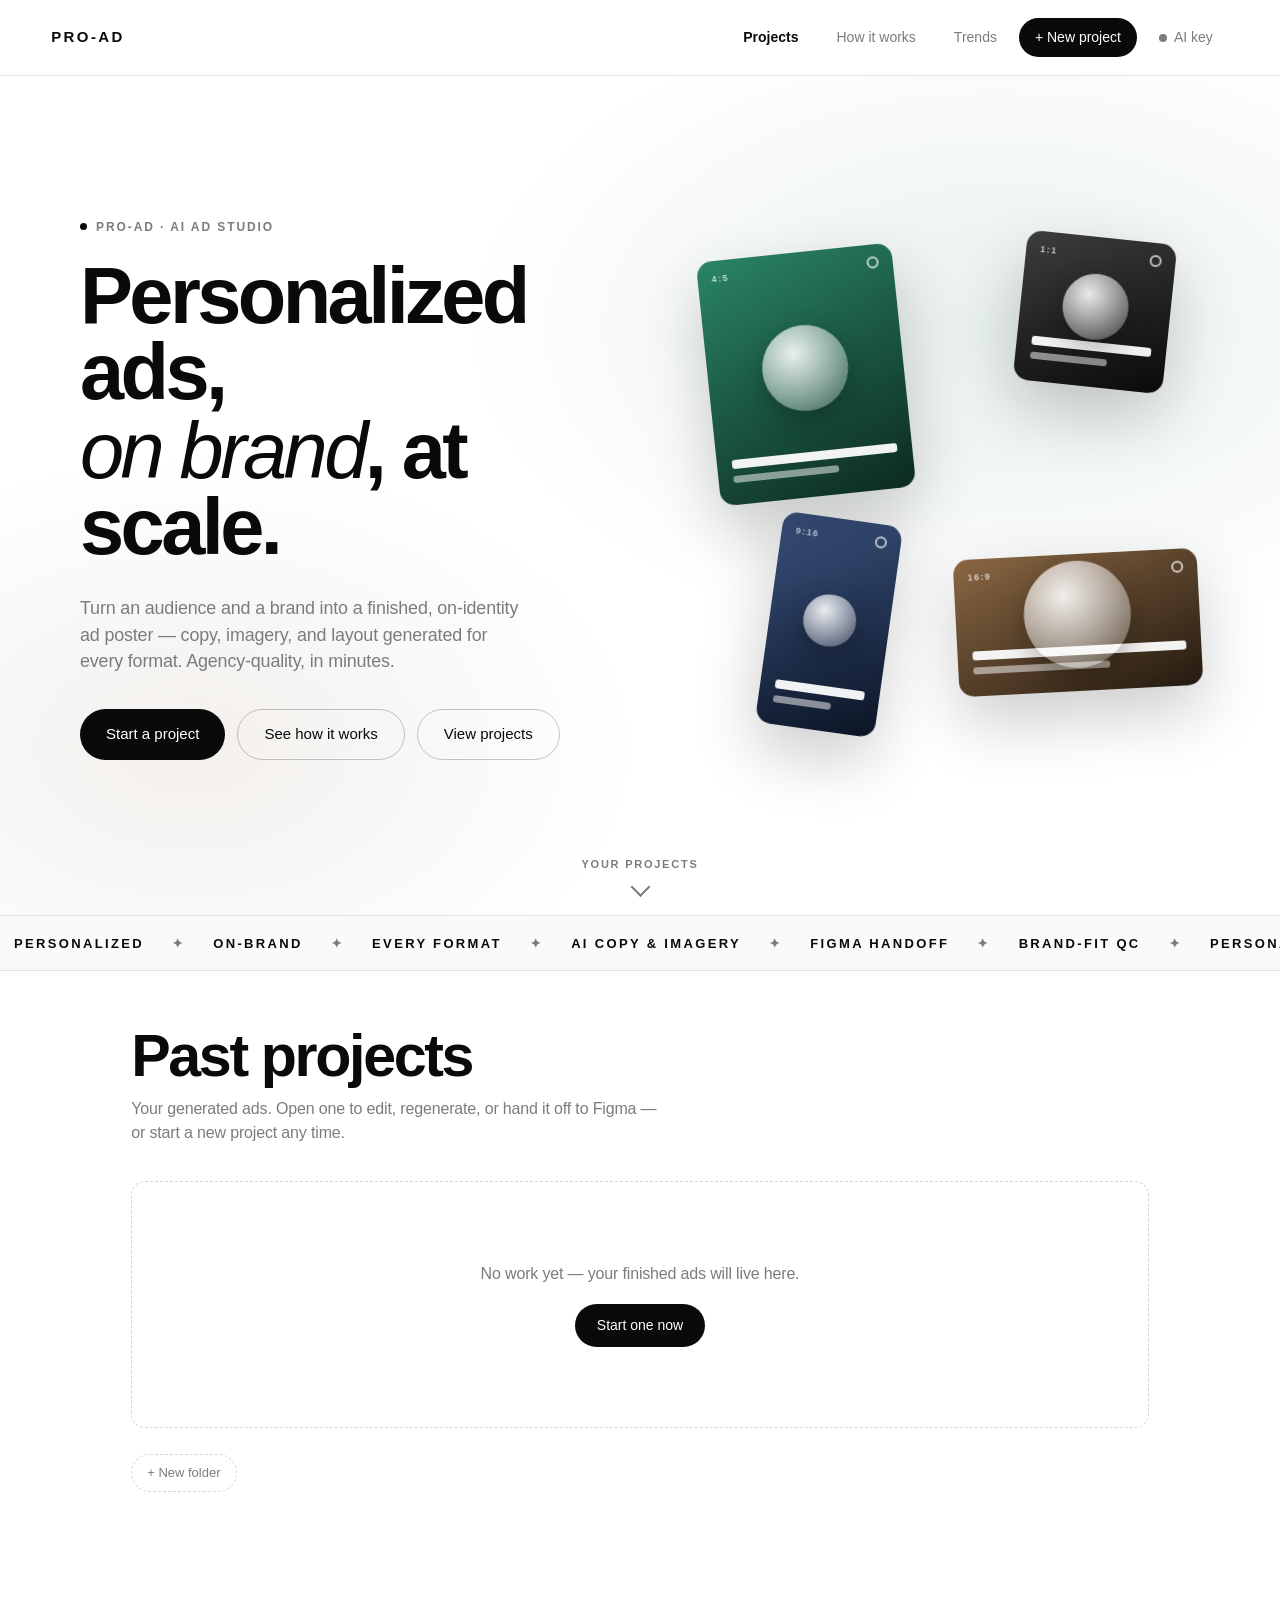
==== ad-studio.html @ 69ab40de "Refocus the trend searcher on media trends, keywords and hashtags The searcher fed general and tech " ====
<!doctype html>
<html lang="en">
  <head>
    <meta charset="utf-8" />
    <meta name="viewport" content="width=device-width, initial-scale=1" />
    <title>PRO-AD — Ad Studio</title>
    <style>
      :root {
        --ink: #0a0a0a;
        --muted: #7c7c7c;
        --line: rgba(0, 0, 0, 0.1);
        --bg: #ffffff;
        --card: #fff;
        --radius: 14px;
        --sans:
          -apple-system, "SF Pro Display", BlinkMacSystemFont, "Helvetica Neue", "Segoe UI", Inter, Arial, sans-serif;
      }
      * {
        box-sizing: border-box;
      }
      body {
        margin: 0;
        background: var(--bg);
        color: var(--ink);
        line-height: 1.5;
        letter-spacing: -0.01em;
        font-family: var(--sans);
        -webkit-font-smoothing: antialiased;
      }
      header {
        position: sticky;
        top: 0;
        z-index: 20;
        display: flex;
        justify-content: space-between;
        align-items: center;
        padding: 18px 4%;
        background: rgba(255, 255, 255, 0.9);
        backdrop-filter: blur(10px);
        border-bottom: 1px solid var(--line);
      }
      .brand {
        font-weight: 600;
        font-size: 15px;
        letter-spacing: 0.16em;
        text-transform: uppercase;
        cursor: pointer;
      }
      main {
        max-width: 1120px;
        margin: 0 auto;
        padding: 56px 4% 100px;
      }
      h1 {
        font-weight: 600;
        font-size: clamp(2.4rem, 5.2vw, 3.7rem);
        letter-spacing: -0.04em;
        line-height: 0.98;
        margin: 0 0 12px;
      }
      #editorTitle {
        margin-bottom: 32px;
      }
      h3 {
        font-weight: 600;
        font-size: 12px;
        text-transform: uppercase;
        letter-spacing: 0.06em;
        color: var(--muted);
        margin: 6px 0 -4px;
      }
      .lead {
        color: var(--muted);
        margin: 0 0 36px;
        font-size: 16px;
        max-width: 540px;
      }
      .demo-lead {
        max-width: none;
      }
      .demo-lead-line {
        display: block;
      }
      .demo-lead-first {
        white-space: nowrap;
      }
      @media (max-width: 860px) {
        .demo-lead-first {
          white-space: normal;
        }
      }
      .muted {
        color: var(--muted);
      }
      .tiny {
        font-size: 12px;
      }
      .btn {
        display: inline-block;
        background: var(--ink);
        color: #fff;
        border: none;
        border-radius: 999px;
        padding: 11px 22px;
        font: inherit;
        font-size: 14px;
        font-weight: 500;
        letter-spacing: 0;
        cursor: pointer;
        transition:
          transform 0.2s,
          opacity 0.2s,
          background 0.2s;
      }
      .btn:hover {
        transform: translateY(-2px);
        opacity: 0.9;
      }
      .btn.ghost {
        background: transparent;
        color: var(--ink);
        border: 1px solid rgba(0, 0, 0, 0.22);
      }
      .btn.ghost:hover {
        background: rgba(0, 0, 0, 0.04);
        border-color: #000;
        opacity: 1;
      }
      .back {
        background: none;
        border: none;
        padding: 0;
        color: var(--muted);
        font: inherit;
        font-size: 13px;
        cursor: pointer;
        margin-bottom: 20px;
        letter-spacing: 0;
      }
      .back:hover {
        color: var(--ink);
      }
      .grid {
        display: flex;
        flex-wrap: wrap;
        align-items: flex-start;
        gap: 30px 34px;
        margin-top: 28px;
      }
      .fileitem {
        position: relative;
        width: 148px;
        border: 0;
        background: transparent;
        color: inherit;
        font: inherit;
        text-align: center;
        cursor: pointer;
        padding: 0 0 8px;
        animation: fadeUp 0.45s cubic-bezier(0.22, 1, 0.36, 1) both;
      }
      .fileitem:focus-visible {
        outline: 2px solid var(--ink);
        outline-offset: 8px;
        border-radius: 10px;
      }
      .fileitem.dragging {
        opacity: 0.45;
      }
      .fileitem.drop-target .folder-icon,
      .fileitem.drop-target .thumb {
        outline: 2px solid var(--ink);
        outline-offset: 8px;
      }
      .thumb {
        position: relative;
        width: 132px;
        margin: 0 auto 9px;
        border-radius: 8px;
        overflow: hidden;
        background: #f3f2ef;
        box-shadow: 0 1px 0 rgba(0, 0, 0, 0.08);
        transition:
          transform 0.2s,
          box-shadow 0.2s;
      }
      .fileitem:hover .thumb,
      .fileitem:hover .folder-icon {
        transform: translateY(-2px);
      }
      .thumb img {
        width: 100%;
        height: auto;
        display: block;
        background: #f2f2f2;
      }
      .fileitem-name {
        display: block;
        min-height: 18px;
        color: #242424;
        font-size: 15px;
        font-weight: 500;
        line-height: 1.18;
        letter-spacing: -0.02em;
        overflow-wrap: anywhere;
      }
      .fileitem-name.rename-ready {
        cursor: text;
      }
      .rename-input {
        display: block;
        width: 100%;
        min-height: 28px;
        margin: -3px 0 0;
        padding: 4px 6px;
        border: 1px solid rgba(0, 0, 0, 0.22);
        border-radius: 6px;
        background: #fff;
        color: var(--ink);
        font: inherit;
        font-size: 14px;
        line-height: 1.2;
        text-align: center;
      }
      .rename-input:focus {
        outline: none;
        border-color: #000;
        box-shadow: 0 0 0 3px rgba(0, 0, 0, 0.06);
      }
      .fileitem-sub {
        display: none;
      }
      .folder-icon {
        position: relative;
        width: 128px;
        height: 110px;
        margin: 0 auto 8px;
        background: url("https://raw.githubusercontent.com/andrewcjh27/project-ad/master/assets/folder-icon.png") center /
          contain no-repeat;
        transition: transform 0.2s;
      }
      .folder-icon img {
        position: absolute;
        left: 22px;
        top: 32px;
        width: 84px;
        height: 52px;
        object-fit: cover;
        border-radius: 6px;
        opacity: 0.92;
      }
      .folder-badge {
        position: absolute;
        right: 9px;
        bottom: 12px;
        min-width: 25px;
        height: 20px;
        padding: 2px 7px;
        border-radius: 999px;
        background: rgba(255, 255, 255, 0.92);
        color: #111;
        font-size: 11px;
        font-weight: 700;
        line-height: 16px;
        box-shadow: 0 1px 4px rgba(0, 0, 0, 0.12);
      }
      .card {
        position: relative;
      }
      .card-actions {
        position: absolute;
        left: 6px;
        right: 6px;
        display: flex;
        gap: 6px;
        flex-wrap: wrap;
        justify-content: center;
        opacity: 0;
        transform: translateY(6px);
        transition:
          opacity 0.18s,
          transform 0.18s;
        z-index: 2;
      }
      /* project actions sit at the BOTTOM of the poster preview (clear of the size badge) */
      .thumb .card-actions {
        bottom: 8px;
      }
      /* folder actions sit over the folder icon */
      .folder-item .card-actions {
        top: 8px;
      }
      .fileitem:hover .card-actions,
      .fileitem:focus-within .card-actions {
        opacity: 1;
        transform: translateY(0);
      }
      .card-actions button {
        font: inherit;
        font-size: 10px;
        font-weight: 600;
        padding: 4px 8px;
        border: none;
        border-radius: 999px;
        background: rgba(255, 255, 255, 0.95);
        color: var(--ink);
        cursor: pointer;
        box-shadow: 0 2px 8px rgba(0, 0, 0, 0.22);
      }
      .card-actions button:hover {
        background: var(--ink);
        color: #fff;
      }
      .card-ratio {
        position: absolute;
        left: 8px;
        top: 8px;
        font-size: 10.5px;
        font-weight: 600;
        letter-spacing: 0.08em;
        padding: 4px 9px;
        border-radius: 999px;
        background: rgba(255, 255, 255, 0.92);
        color: var(--ink);
        box-shadow: 0 2px 8px rgba(0, 0, 0, 0.12);
      }
      .folderbar {
        display: flex;
        flex-wrap: wrap;
        gap: 8px;
        align-items: center;
        margin-top: 26px;
      }
      .folderbar .backfolder {
        color: var(--muted);
        font: inherit;
        font-size: 13px;
        border: none;
        background: transparent;
        padding: 0;
        cursor: pointer;
      }
      .folderbar .backfolder:hover {
        color: var(--ink);
      }
      .folderbar .backfolder.drop-target {
        color: var(--ink);
        text-decoration: underline;
        text-underline-offset: 4px;
      }
      .folderchip {
        display: inline-flex;
        align-items: center;
        gap: 7px;
        font: inherit;
        font-size: 13px;
        padding: 8px 15px;
        border: 1px solid rgba(0, 0, 0, 0.16);
        border-radius: 999px;
        background: #fff;
        color: var(--muted);
        cursor: pointer;
        transition:
          background 0.2s,
          color 0.2s,
          border-color 0.2s;
      }
      .folderchip:hover {
        color: var(--ink);
        border-color: #000;
      }
      .folderchip.on {
        background: var(--ink);
        color: #fff;
        border-color: var(--ink);
        font-weight: 500;
      }
      .folderchip b {
        font-weight: 600;
        font-size: 11px;
        opacity: 0.65;
      }
      .folderchip .fdel {
        margin-left: 2px;
        opacity: 0.6;
        font-size: 14px;
        line-height: 1;
      }
      .folderchip .fdel:hover {
        opacity: 1;
      }
      .folderchip.new {
        border-style: dashed;
      }
      .folder-dropzone {
        display: flex;
        flex-direction: column;
        align-items: center;
        justify-content: flex-start;
        gap: 9px;
        width: 148px;
        min-height: 118px;
        border: 0;
        border-radius: 0;
        color: var(--muted);
        background: transparent;
        font: inherit;
        font-size: 15px;
        font-weight: 500;
        line-height: 1.18;
        letter-spacing: -0.02em;
        cursor: pointer;
        padding: 0 0 8px;
      }
      .folder-dropzone.dragover {
        color: var(--ink);
        background: transparent;
      }
      .add-icon {
        display: grid;
        place-items: center;
        width: 74px;
        height: 74px;
        margin-top: 16px;
        color: var(--muted);
        font-size: 54px;
        font-weight: 700;
        line-height: 1;
        transition:
          transform 0.2s,
          color 0.2s;
      }
      .folder-dropzone:hover .add-icon,
      .folder-dropzone.dragover .add-icon {
        transform: translateY(-2px);
        color: var(--ink);
      }
      .empty {
        text-align: center;
        padding: 80px 20px;
        border: 1px dashed rgba(0, 0, 0, 0.16);
        border-radius: var(--radius);
        margin-top: 30px;
      }
      .empty p {
        color: var(--muted);
        margin: 0 0 18px;
      }
      /* wizard */
      .steps {
        display: flex;
        gap: 10px;
        margin: 0 0 26px;
        flex-wrap: wrap;
      }
      .step {
        font-size: 13px;
        color: var(--muted);
        padding: 8px 16px;
        border: 1px solid rgba(0, 0, 0, 0.16);
        border-radius: 999px;
        background: #fff;
        cursor: pointer;
        transition: 0.2s;
      }
      .step.active {
        color: #fff;
        background: var(--ink);
        border-color: var(--ink);
        font-weight: 500;
      }
      .step em {
        font-style: normal;
        opacity: 0.55;
        margin-left: 5px;
      }
      .editor {
        display: grid;
        grid-template-columns: 1fr 400px;
        gap: 48px;
        align-items: stretch;
        margin-top: 14px;
      }
      .form {
        display: flex;
        flex-direction: column;
        gap: 18px;
      }
      .page {
        display: flex;
        flex-direction: column;
        gap: 18px;
      }
      .form label {
        display: flex;
        flex-direction: column;
        gap: 7px;
        font-size: 12px;
        font-weight: 600;
        color: #555;
        letter-spacing: 0.03em;
        text-transform: uppercase;
      }
      .form input,
      .form textarea {
        font: inherit;
        font-size: 15px;
        font-weight: 400;
        letter-spacing: -0.01em;
        text-transform: none;
        padding: 12px 14px;
        border: 1px solid var(--line);
        border-radius: 10px;
        background: #fff;
        color: var(--ink);
      }
      .form input:focus,
      .form textarea:focus {
        outline: none;
        border-color: #000;
      }
      .form input[type="color"] {
        padding: 4px;
        height: 46px;
        cursor: pointer;
      }
      .form input[type="file"] {
        font-size: 13px;
        padding: 10px;
        background: #fafafa;
        font-weight: 400;
        text-transform: none;
        letter-spacing: 0;
      }
      .form textarea {
        resize: vertical;
      }
      .form label .muted {
        text-transform: none;
        font-weight: 400;
        letter-spacing: 0;
      }
      .row {
        display: flex;
        gap: 18px;
      }
      .row label {
        flex: 1;
      }
      .wizard-nav {
        display: flex;
        justify-content: space-between;
        align-items: center;
        gap: 8px;
        margin-top: 10px;
      }
      .refthumbs {
        display: flex;
        gap: 8px;
        flex-wrap: wrap;
        margin-top: 2px;
      }
      .refthumb {
        position: relative;
      }
      .refthumb img {
        height: 74px;
        border-radius: 8px;
        border: 1px solid var(--line);
        display: block;
      }
      .refthumb button {
        position: absolute;
        top: -6px;
        right: -6px;
        width: 20px;
        height: 20px;
        border-radius: 50%;
        border: none;
        background: var(--ink);
        color: #fff;
        cursor: pointer;
        font-size: 12px;
        line-height: 1;
      }
      .header-right {
        display: flex;
        align-items: center;
        gap: 10px;
        flex-wrap: wrap;
        justify-content: flex-end;
      }
      .nav {
        display: flex;
        align-items: center;
        gap: 6px;
      }
      .navlink {
        font: inherit;
        font-size: 14px;
        letter-spacing: 0;
        color: var(--muted);
        background: none;
        border: none;
        cursor: pointer;
        padding: 9px 16px;
        border-radius: 999px;
        transition:
          color 0.2s,
          background 0.2s,
          opacity 0.2s;
      }
      .navlink:hover {
        color: var(--ink);
      }
      .navlink.on {
        color: var(--ink);
        font-weight: 600;
      }
      .navcreate {
        background: var(--ink);
        color: #fff;
        font-weight: 500;
      }
      .navcreate:hover {
        color: #fff;
        opacity: 0.9;
      }
      .navcreate.on {
        color: #fff;
        font-weight: 500;
      }
      .keywrap {
        position: relative;
        display: inline-flex;
      }
      .navkey {
        display: inline-flex;
        align-items: center;
        gap: 7px;
      }
      .keydot {
        width: 8px;
        height: 8px;
        border-radius: 50%;
        background: var(--muted);
        flex: 0 0 auto;
        transition: background 0.2s;
      }
      .keydot.on {
        background: #22a06b;
      }
      .keypanel {
        position: absolute;
        top: calc(100% + 10px);
        right: 0;
        z-index: 40;
        width: 320px;
        max-width: 82vw;
        padding: 16px;
        text-align: left;
        background: var(--card);
        border: 1px solid var(--line);
        border-radius: var(--radius);
        box-shadow: 0 14px 44px rgba(0, 0, 0, 0.16);
      }
      .keypanel.hidden {
        display: none;
      }
      .keypanel h4 {
        margin: 0 0 5px;
        font-size: 14px;
      }
      .keypanel p {
        margin: 0 0 11px;
        font-size: 12.5px;
        line-height: 1.45;
        color: var(--muted);
      }
      .keypanel a {
        color: var(--ink);
        white-space: nowrap;
      }
      .keyfield {
        display: block;
        margin-top: 11px;
      }
      .keyfield > span {
        display: block;
        margin-bottom: 4px;
        font-size: 11.5px;
        font-weight: 600;
        color: var(--ink);
      }
      .keyfield > span em {
        font-style: normal;
        font-weight: 400;
        color: var(--muted);
      }
      .keypanel input {
        width: 100%;
        padding: 9px 11px;
        font: inherit;
        font-size: 13px;
        border: 1px solid var(--line);
        border-radius: 10px;
      }
      .keyrow {
        display: flex;
        gap: 8px;
        margin-top: 10px;
      }
      .keypanel button {
        font: inherit;
        font-size: 13px;
        padding: 8px 15px;
        border-radius: 999px;
        border: 1px solid var(--line);
        background: none;
        cursor: pointer;
      }
      .keypanel button.primary {
        background: var(--ink);
        color: #fff;
        border-color: var(--ink);
      }
      .keystatus {
        display: flex;
        align-items: flex-start;
        gap: 7px;
        margin-top: 10px;
        font-size: 12.5px;
        line-height: 1.4;
        color: var(--muted);
      }
      .keystatus .keydot {
        margin-top: 4px;
      }
      .keystatus + .keystatus {
        margin-top: 6px;
      }
      .preview {
        position: sticky;
        top: 100px;
        display: flex;
        flex-direction: column;
      }
      /* canvas fits INSIDE a constant-size frame (letterboxed) so the container never
     changes size when a different ad format is chosen */
      .preview canvas {
        position: absolute;
        top: 50%;
        left: 50%;
        transform: translate(-50%, -50%);
        max-width: 100%;
        max-height: 100%;
        width: auto;
        height: auto;
        border: 1px solid transparent;
        border-radius: var(--radius);
        display: block;
        background: #fff;
      }
      .canvas-wrap.framed canvas {
        border-color: var(--line);
      }
      .canvas-wrap {
        position: relative;
        width: 100%;
        flex: 1;
        min-height: 0;
        display: flex;
        align-items: center;
        justify-content: center;
      }
      .placeholder {
        position: absolute;
        inset: 0;
        display: flex;
        align-items: center;
        justify-content: center;
        text-align: center;
        padding: 28px;
        color: var(--muted);
        font-size: 14px;
        background: transparent;
      }
      .painter {
        display: flex;
        flex-direction: column;
        align-items: center;
        gap: 12px;
      }
      .painter svg {
        width: 192px;
        height: 160px;
        overflow: visible;
      }
      .painter .wood {
        stroke: #c9a36a;
        stroke-width: 5;
        stroke-linecap: round;
      }
      .painter .board {
        fill: #fff;
        stroke: #e5e0d6;
        stroke-width: 2;
      }
      .painter .tray {
        fill: #c9a36a;
      }
      .painter .shadow {
        fill: rgba(20, 17, 16, 0.06);
      }
      .painter .skin {
        fill: #f0c9a3;
      }
      .painter .beret {
        fill: #c0503a;
      }
      .painter .shirt {
        fill: #3f5a86;
      }
      .painter .legs {
        fill: #2f4368;
      }
      .painter .shoe {
        fill: #26303a;
      }
      .painter .pal {
        fill: #ddd0bb;
        stroke: #c3b294;
        stroke-width: 1.5;
      }
      .painter .pd1 {
        fill: #2a8466;
      }
      .painter .pd2 {
        fill: #e0a24a;
      }
      .painter .pd3 {
        fill: #3a6ea5;
      }
      .painter .pd4 {
        fill: #e0654a;
      }
      .painter .armline {
        stroke: #3f5a86;
        stroke-width: 6;
        stroke-linecap: round;
      }
      .painter .brush {
        stroke: #c9a36a;
        stroke-width: 5;
        stroke-linecap: round;
      }
      .painter .brushtip {
        fill: #e0654a;
      }
      .painter .arm {
        transform-box: fill-box;
        transform-origin: right center;
        animation: paint 1.05s ease-in-out infinite alternate;
      }
      .painter .artist {
        animation: bob 2.6s ease-in-out infinite;
      }
      /* the little ad paints itself onto the canvas, in colour, on a loop */
      .painter .art * {
        transform-box: fill-box;
        transform-origin: center;
        opacity: 0;
        animation: appear 4.8s ease-in-out infinite;
      }
      .painter .a-ground {
        fill: #2a8466;
      }
      .painter .a-sun {
        fill: #e0a24a;
        animation-delay: 0.55s;
      }
      .painter .a-stroke {
        fill: none;
        stroke: #3a6ea5;
        stroke-width: 4;
        stroke-linecap: round;
        animation-delay: 1.1s;
      }
      .painter .a-bar {
        fill: #26303a;
        animation-delay: 1.65s;
      }
      .painter .a-dot {
        fill: #e0654a;
        animation-delay: 2.2s;
      }
      .painter-cap {
        font-size: 13px;
        color: var(--muted);
        min-height: 16px;
        letter-spacing: 0;
      }
      .placeholder.busy .arm {
        animation-duration: 0.6s;
      }
      .placeholder.busy .art * {
        animation-duration: 2.8s;
      }
      @keyframes fadeUp {
        from {
          opacity: 0;
          transform: translateY(24px);
        }
        to {
          opacity: 1;
          transform: translateY(0);
        }
      }
      @keyframes paint {
        from {
          transform: rotate(-11deg);
        }
        to {
          transform: rotate(11deg);
        }
      }
      @keyframes appear {
        0% {
          opacity: 0;
          transform: scale(0.5);
        }
        10% {
          opacity: 1;
          transform: scale(1);
        }
        82% {
          opacity: 1;
          transform: scale(1);
        }
        100% {
          opacity: 0;
          transform: scale(1);
        }
      }
      @keyframes bob {
        0%,
        100% {
          transform: translateY(0);
        }
        50% {
          transform: translateY(-3px);
        }
      }
      @media (prefers-reduced-motion: reduce) {
        .painter .arm,
        .painter .artist,
        .painter .art *,
        .card {
          animation: none;
        }
        .painter .art * {
          opacity: 1;
        }
      }
      .actions {
        display: flex;
        gap: 10px;
        margin-top: 16px;
        flex-wrap: wrap;
      }
      .editbar {
        display: flex;
        align-items: center;
        justify-content: space-between;
        gap: 12px;
        flex-wrap: wrap;
        margin-top: 14px;
        padding: 12px 14px;
        border: 1px solid var(--line);
        border-radius: 12px;
        background: #fafafa;
      }
      .editbar-hint {
        font-size: 12.5px;
        color: var(--muted);
      }
      .editbar-btns {
        display: flex;
        gap: 8px;
      }
      /* ── Full-page design editor ─────────────────────────────────────────── */
      .designer {
        position: fixed;
        inset: 0;
        z-index: 60;
        display: flex;
        flex-direction: column;
        background: #fff;
      }
      .designer-top {
        display: flex;
        align-items: center;
        gap: 18px;
        padding: 14px 4%;
        border-bottom: 1px solid var(--line);
        background: rgba(255, 255, 255, 0.96);
      }
      .designer-hint {
        font-size: 12.5px;
        color: var(--muted);
      }
      .designer-actions {
        margin-left: auto;
        display: flex;
        gap: 10px;
      }
      .designer-body {
        flex: 1;
        min-height: 0;
        display: flex;
      }
      .designer-stage {
        flex: 1;
        min-width: 0;
        display: flex;
        align-items: center;
        justify-content: center;
        background: #f1f0ed;
        padding: 28px;
      }
      .designer-stage canvas {
        max-width: 100%;
        max-height: 100%;
        width: auto;
        height: auto;
        background: #fff;
        border-radius: 8px;
        box-shadow: 0 18px 50px rgba(0, 0, 0, 0.16);
        cursor: grab;
        touch-action: none;
      }
      .designer-panel {
        width: 320px;
        flex: none;
        overflow-y: auto;
        padding: 22px 22px 30px;
        border-left: 1px solid var(--line);
        display: flex;
        flex-direction: column;
        gap: 12px;
        background: #fff;
      }
      .designer-panel h3 {
        margin: 10px 0 0;
      }
      .d-label {
        display: flex;
        flex-direction: column;
        gap: 6px;
        font-size: 11.5px;
        font-weight: 600;
        color: #555;
        letter-spacing: 0.04em;
        text-transform: uppercase;
        flex: 1;
      }
      .d-label input,
      .d-label select {
        font: inherit;
        font-size: 14px;
        font-weight: 400;
        letter-spacing: 0;
        text-transform: none;
        padding: 9px 11px;
        border: 1px solid var(--line);
        border-radius: 9px;
        background: #fff;
        color: var(--ink);
      }
      .d-label input:focus,
      .d-label select:focus {
        outline: none;
        border-color: #000;
      }
      .d-label input[type="color"] {
        padding: 3px;
        height: 38px;
        width: 64px;
      }
      .d-row {
        display: flex;
        gap: 10px;
      }
      .d-color {
        flex-direction: row;
        align-items: center;
        gap: 10px;
      }
      @media (max-width: 820px) {
        .designer-body {
          flex-direction: column;
        }
        .designer-panel {
          width: 100%;
          border-left: none;
          border-top: 1px solid var(--line);
        }
        .designer-stage {
          min-height: 44vh;
        }
      }
      #wizActions {
        margin-top: 0;
        justify-content: flex-end;
      }
      .status {
        margin-top: 12px;
        font-size: 12px;
        min-height: 16px;
        letter-spacing: 0;
      }
      .fmtgrid {
        display: grid;
        grid-template-columns: repeat(4, 1fr);
        gap: 12px;
        margin-bottom: 20px;
      }
      .fmtcard {
        border: 1px solid var(--line);
        border-radius: 12px;
        background: #fff;
        cursor: pointer;
        padding: 16px 8px 12px;
        display: flex;
        flex-direction: column;
        align-items: center;
        gap: 9px;
        transition:
          border-color 0.12s,
          box-shadow 0.12s;
      }
      .fmtcard:hover {
        border-color: #000;
      }
      .fmtcard.on {
        border-color: #000;
        box-shadow: 0 0 0 2px var(--ink) inset;
      }
      .fmtcard .swatch {
        background: #eceae6;
        border: 1px solid rgba(0, 0, 0, 0.12);
        border-radius: 3px;
        width: 44px;
        display: flex;
        align-items: flex-end;
        justify-content: center;
      }
      .fmtcard.on .swatch {
        background: var(--ink);
      }
      .fmtcard .flabel {
        font-size: 14px;
        font-weight: 600;
        color: var(--ink);
      }
      .fmtcard .fdim {
        font-size: 11px;
        color: var(--muted);
        letter-spacing: 0.02em;
      }
      .modebar {
        display: flex;
        gap: 8px;
        margin-bottom: 14px;
      }
      .modebtn {
        font: inherit;
        font-size: 13px;
        padding: 8px 14px;
        border: 1px solid rgba(0, 0, 0, 0.16);
        border-radius: 999px;
        background: #fff;
        color: var(--muted);
        cursor: pointer;
      }
      .modebtn.on {
        background: var(--ink);
        color: #fff;
        border-color: var(--ink);
        font-weight: 500;
      }
      .stylebar {
        display: flex;
        flex-wrap: wrap;
        gap: 7px;
        margin-bottom: 18px;
      }
      .stylechip {
        font: inherit;
        font-size: 12.5px;
        padding: 7px 13px;
        border: 1px solid rgba(0, 0, 0, 0.16);
        border-radius: 999px;
        background: #fff;
        color: var(--muted);
        cursor: pointer;
        transition:
          color 0.2s,
          background 0.2s,
          border-color 0.2s;
      }
      .stylechip:hover {
        color: var(--ink);
        border-color: #000;
      }
      .stylechip.on {
        background: var(--ink);
        color: #fff;
        border-color: var(--ink);
        font-weight: 500;
      }
      #audienceManual {
        flex-direction: column;
        gap: 12px;
      }
      #audienceManual:not(.hidden) {
        display: flex;
      }
      #imageryGen {
        flex-direction: column;
        gap: 12px;
      }
      #imageryGen:not(.hidden) {
        display: flex;
      }
      .genrow {
        display: flex;
        align-items: flex-start;
        gap: 9px;
        font-size: 13px;
        line-height: 1.45;
        cursor: pointer;
      }
      .genrow input {
        margin-top: 3px;
        flex: 0 0 auto;
      }
      .imagery-level {
        display: flex;
        flex-direction: column;
        gap: 6px;
      }
      .level-head {
        font-size: 13px;
      }
      .imagery-level input[type="range"] {
        width: 100%;
        accent-color: var(--ink);
        cursor: pointer;
      }
      .level-scale {
        display: flex;
        justify-content: space-between;
        font-size: 11px;
        color: var(--muted);
      }
      .hintrow {
        display: flex;
        flex-wrap: wrap;
        gap: 6px;
        align-items: center;
        margin: 0;
      }
      .hintlead {
        font-size: 12px;
        color: var(--muted);
        margin-right: 2px;
      }
      .hintchip {
        font: inherit;
        font-size: 12px;
        padding: 5px 12px;
        border: 1px dashed rgba(0, 0, 0, 0.24);
        border-radius: 999px;
        background: #fff;
        color: var(--muted);
        cursor: pointer;
        transition:
          color 0.15s,
          border-color 0.15s;
      }
      .hintchip::before {
        content: "+ ";
        opacity: 0.6;
      }
      .hintchip:hover {
        color: var(--ink);
        border-color: #000;
        border-style: solid;
      }
      .fieldcap {
        font-size: 12px;
        font-weight: 600;
        color: #555;
        letter-spacing: 0.03em;
        text-transform: uppercase;
        margin-bottom: -8px;
      }
      .fieldcap .muted {
        text-transform: none;
        font-weight: 400;
        letter-spacing: 0;
      }
      .dropbox {
        display: flex;
        flex-direction: column;
        align-items: center;
        gap: 5px;
        text-align: center;
        padding: 22px 18px;
        border: 1.5px dashed rgba(0, 0, 0, 0.22);
        border-radius: 12px;
        background: #fafafa;
        cursor: pointer;
        transition:
          border-color 0.15s,
          background 0.15s;
      }
      .dropbox:hover,
      .dropbox.dragover {
        border-color: #000;
        border-style: solid;
        background: #f4f4f2;
      }
      .dropbox-cta {
        font-size: 14px;
        font-weight: 600;
        color: var(--ink);
      }
      .dropbox-sub {
        font-size: 12px;
        color: var(--muted);
      }
      .filenote {
        font-size: 12.5px;
        margin: -8px 0 0;
        min-height: 1px;
      }
      .filenote.attached {
        color: var(--ink);
      }
      .customer-demo {
        border: 1px solid var(--line);
        border-radius: 12px;
        background: #fff;
        padding: 14px;
        margin-top: -4px;
      }
      .demo-data {
        margin-top: 46px;
        padding-top: 34px;
        border-top: 1px solid var(--line);
        max-width: none;
      }
      .demo-data h2 {
        font-weight: 600;
        font-size: 1.45rem;
        letter-spacing: -0.03em;
        margin: 0 0 10px;
      }
      .demo-data h3 {
        font-weight: 600;
        font-size: 1rem;
        letter-spacing: -0.02em;
        color: var(--ink);
        text-transform: none;
        margin: 30px 0 6px;
      }
      .demo-data-lead {
        color: var(--muted);
        font-size: 14.5px;
        line-height: 1.55;
        margin: 0 0 16px;
        max-width: 820px;
      }
      .demo-data-actions {
        display: flex;
        align-items: center;
        gap: 12px;
        flex-wrap: wrap;
      }
      .demo-data-actions .btn {
        padding: 11px 17px;
        font-size: 13px;
        text-decoration: none;
      }
      .demo-data code {
        font-family: ui-monospace, SFMono-Regular, Menlo, monospace;
        font-size: 11.5px;
        background: #f4f3f0;
        border: 1px solid var(--line);
        border-radius: 5px;
        padding: 1px 5px;
      }
      .demo-how {
        margin: 8px 0 14px;
        padding-left: 0;
        display: flex;
        flex-direction: column;
        gap: 6px;
        font-size: 14px;
        line-height: 1.52;
        color: var(--muted);
        list-style: none;
      }
      .demo-how strong {
        color: var(--ink);
      }
      .demo-how li {
        position: relative;
        padding: 8px 10px 8px 36px;
        border: 1px solid transparent;
        border-radius: 9px;
        cursor: pointer;
        transition:
          background 0.2s,
          border-color 0.2s,
          color 0.2s;
      }
      .demo-how li::before {
        content: attr(data-step-label);
        position: absolute;
        left: 10px;
        top: 9px;
        width: 18px;
        height: 18px;
        border-radius: 50%;
        display: grid;
        place-items: center;
        background: #efeee9;
        color: var(--muted);
        font-size: 10px;
        font-weight: 600;
      }
      .demo-how li:hover,
      .demo-how li.on {
        background: #fafaf8;
        border-color: var(--line);
        color: #5f5f5b;
      }
      .demo-how li.on::before {
        background: var(--ink);
        color: #fff;
      }
      .demo-how-wrap {
        display: grid;
        grid-template-columns: minmax(0, 1fr) 360px;
        gap: 28px;
        align-items: start;
      }
      .how-viz {
        position: sticky;
        top: 92px;
        min-height: 320px;
        border: 1px solid var(--line);
        border-radius: 12px;
        background:
          linear-gradient(rgba(0, 0, 0, 0.035) 1px, transparent 1px),
          linear-gradient(90deg, rgba(0, 0, 0, 0.035) 1px, transparent 1px),
          #fff;
        background-size: 24px 24px;
        overflow: hidden;
        cursor: pointer;
      }
      .how-viz-head {
        position: absolute;
        left: 14px;
        right: 14px;
        top: 12px;
        z-index: 3;
        display: flex;
        align-items: center;
        justify-content: space-between;
        gap: 10px;
        font-size: 11px;
        color: var(--muted);
      }
      .how-viz-title {
        color: var(--ink);
        font-weight: 600;
      }
      .how-viz-step {
        font-size: 10px;
        font-weight: 600;
        letter-spacing: 0.06em;
        text-transform: uppercase;
      }
      .how-layer {
        position: absolute;
        inset: 46px 15px 15px;
        opacity: 0;
        transform: translateY(10px);
        pointer-events: none;
        transition:
          opacity 0.28s,
          transform 0.28s;
      }
      .how-viz[data-how-step="0"] .how-layer[data-layer="0"],
      .how-viz[data-how-step="1"] .how-layer[data-layer="1"],
      .how-viz[data-how-step="2"] .how-layer[data-layer="2"],
      .how-viz[data-how-step="3"] .how-layer[data-layer="3"],
      .how-viz[data-how-step="4"] .how-layer[data-layer="4"] {
        opacity: 1;
        transform: translateY(0);
        pointer-events: auto;
      }
      .how-table {
        display: grid;
        grid-template-columns: 0.8fr 0.8fr 1fr 1fr;
        gap: 6px;
      }
      .how-cell {
        height: 16px;
        border-radius: 5px;
        background: #e9e7e2;
      }
      .how-cell.head {
        background: var(--ink);
      }
      .how-cell.num {
        animation: roleNum 1.6s ease infinite alternate;
      }
      .how-cell.cat {
        animation: roleCat 1.6s ease infinite alternate;
      }
      @keyframes roleNum {
        to {
          background: #c9d7ff;
        }
      }
      @keyframes roleCat {
        to {
          background: #d8ead8;
        }
      }
      .how-vector {
        position: relative;
        height: 100%;
      }
      .how-bars {
        position: absolute;
        left: 0;
        top: 8px;
        width: 45%;
        display: flex;
        flex-direction: column;
        gap: 10px;
      }
      .how-bar {
        height: 10px;
        border-radius: 999px;
        background: #dedbd3;
        transform-origin: left;
        animation: vectorBars 1.8s ease infinite alternate;
      }
      .how-bar:nth-child(2) {
        width: 76%;
        animation-delay: 0.15s;
      }
      .how-bar:nth-child(3) {
        width: 54%;
        animation-delay: 0.3s;
      }
      @keyframes vectorBars {
        from {
          transform: scaleX(0.45);
        }
        to {
          transform: scaleX(1);
        }
      }
      .how-axis {
        position: absolute;
        right: 8px;
        bottom: 12px;
        width: 47%;
        height: 78%;
        border-left: 2px solid #d7d4cc;
        border-bottom: 2px solid #d7d4cc;
      }
      .how-dot {
        position: absolute;
        width: 8px;
        height: 8px;
        border-radius: 50%;
        background: var(--ink);
        transform: translate(-50%, -50%);
      }
      .how-axis .how-dot {
        animation: vectorDot 1.8s ease infinite alternate;
      }
      @keyframes vectorDot {
        from {
          opacity: 0.25;
          transform: translate(-50%, -50%) scale(0.65);
        }
        to {
          opacity: 1;
          transform: translate(-50%, -50%) scale(1);
        }
      }
      .kmeans {
        position: relative;
        height: 100%;
      }
      .kmeans .how-dot {
        background: #9d9990;
        transition:
          left 0.7s ease,
          top 0.7s ease,
          background 0.7s ease;
        animation: kmeansPulse 2.4s ease infinite alternate;
      }
      .how-viz[data-how-step="2"] .kmeans .how-dot.c1 {
        background: #1f6f54;
      }
      .how-viz[data-how-step="2"] .kmeans .how-dot.c2 {
        background: #c06b3e;
      }
      .how-viz[data-how-step="2"] .kmeans .how-dot.c3 {
        background: #5d6fb8;
      }
      .centroid {
        position: absolute;
        width: 15px;
        height: 15px;
        transform: translate(-50%, -50%) rotate(45deg);
        border: 2px solid #fff;
        box-shadow: 0 0 0 1px rgba(0, 0, 0, 0.22);
        opacity: 0;
        animation: centroidIn 2.4s ease infinite alternate;
      }
      .centroid.c1 {
        background: #1f6f54;
      }
      .centroid.c2 {
        background: #c06b3e;
      }
      .centroid.c3 {
        background: #5d6fb8;
      }
      @keyframes kmeansPulse {
        from {
          transform: translate(-50%, -50%) scale(0.78);
          opacity: 0.55;
        }
        to {
          transform: translate(-50%, -50%) scale(1);
          opacity: 1;
        }
      }
      @keyframes centroidIn {
        from {
          opacity: 0;
          transform: translate(-50%, -50%) rotate(45deg) scale(0.65);
        }
        to {
          opacity: 1;
          transform: translate(-50%, -50%) rotate(45deg) scale(1);
        }
      }
      .k-choice {
        display: grid;
        grid-template-columns: repeat(4, 1fr);
        gap: 6px;
        margin-top: 20px;
      }
      .k-pill {
        padding: 7px 0;
        border: 1px solid var(--line);
        border-radius: 999px;
        text-align: center;
        color: var(--muted);
        font-size: 11px;
        animation: kScan 2s ease infinite;
      }
      .k-pill:nth-child(5) {
        background: var(--ink);
        color: #fff;
        border-color: var(--ink);
      }
      .k-merge {
        margin: 28px auto 0;
        width: 74%;
        height: 72px;
        position: relative;
      }
      .k-merge span {
        position: absolute;
        width: 36px;
        height: 36px;
        border-radius: 50%;
        background: #e8e4dc;
        display: grid;
        place-items: center;
        font-size: 10px;
        color: var(--muted);
      }
      .k-merge span:nth-child(1) {
        left: 0;
        top: 4px;
      }
      .k-merge span:nth-child(2) {
        left: 38%;
        top: 28px;
        animation: mergeIn 2s ease infinite alternate;
      }
      .k-merge span:nth-child(3) {
        right: 0;
        top: 4px;
      }
      @keyframes kScan {
        50% {
          transform: translateY(-2px);
        }
      }
      @keyframes mergeIn {
        to {
          background: var(--ink);
          color: #fff;
        }
      }
      .profile-cards {
        display: grid;
        grid-template-columns: 1fr;
        gap: 8px;
      }
      .profile-card {
        border: 1px solid var(--line);
        border-radius: 9px;
        padding: 10px;
        background: #fafaf8;
        animation: profileRise 1.8s ease infinite alternate;
      }
      .profile-card:nth-child(2) {
        animation-delay: 0.15s;
      }
      .profile-card:nth-child(3) {
        animation-delay: 0.3s;
      }
      .profile-card b {
        display: block;
        font-size: 12px;
        color: var(--ink);
      }
      .profile-card span {
        display: block;
        margin-top: 4px;
        color: var(--muted);
        font-size: 11px;
      }
      .how-viz[data-db-step="0"] .how-layer[data-layer="0"],
      .how-viz[data-db-step="1"] .how-layer[data-layer="1"],
      .how-viz[data-db-step="2"] .how-layer[data-layer="2"],
      .how-viz[data-db-step="3"] .how-layer[data-layer="3"],
      .how-viz[data-db-step="4"] .how-layer[data-layer="4"] {
        opacity: 1;
        transform: translateY(0);
        pointer-events: auto;
      }
      .db-connector {
        position: relative;
        height: 100%;
      }
      .db-node {
        position: absolute;
        width: 92px;
        height: 54px;
        border: 1px solid var(--line);
        border-radius: 10px;
        background: #fafaf8;
        display: grid;
        place-items: center;
        color: var(--ink);
        font-size: 11px;
        font-weight: 600;
        animation: dbNodePulse 2s ease infinite alternate;
      }
      .db-node.source {
        left: 8px;
        top: 38px;
      }
      .db-node.reader {
        left: 50%;
        top: 104px;
        margin-left: -46px;
        animation-delay: 0.16s;
      }
      .db-node.rows {
        right: 8px;
        top: 38px;
        animation-delay: 0.32s;
      }
      .db-line {
        position: absolute;
        left: 95px;
        right: 95px;
        top: 78px;
        height: 2px;
        background: repeating-linear-gradient(90deg, #c8c4ba 0 10px, transparent 10px 16px);
      }
      @keyframes dbNodePulse {
        to {
          border-color: rgba(0, 0, 0, 0.28);
          transform: translateY(-2px);
        }
      }
      .schema-stack {
        display: grid;
        gap: 8px;
        padding-top: 8px;
      }
      .schema-row {
        display: grid;
        grid-template-columns: 64px 1fr;
        gap: 8px;
        align-items: center;
        font-size: 11px;
        color: var(--muted);
      }
      .schema-row b {
        color: var(--ink);
      }
      .schema-cols {
        display: flex;
        gap: 5px;
        flex-wrap: wrap;
      }
      .schema-cols i {
        width: 32px;
        height: 10px;
        border-radius: 999px;
        background: #dedbd3;
        animation: schemaBlink 1.8s ease infinite alternate;
      }
      .schema-row:nth-child(2) .schema-cols i {
        animation-delay: 0.12s;
      }
      .schema-row:nth-child(3) .schema-cols i {
        animation-delay: 0.24s;
      }
      @keyframes schemaBlink {
        to {
          background: #cdd8c8;
        }
      }
      .sample-scan {
        display: grid;
        gap: 9px;
        padding-top: 10px;
      }
      .sample-line {
        height: 22px;
        border: 1px solid var(--line);
        border-radius: 999px;
        background: #fafaf8;
        position: relative;
        overflow: hidden;
      }
      .sample-line::before {
        content: "";
        position: absolute;
        inset: 0 auto 0 0;
        width: 42%;
        background: rgba(31, 111, 84, 0.12);
        animation: sampleSweep 2s ease infinite alternate;
      }
      .sample-line:nth-child(2)::before {
        width: 58%;
        animation-delay: 0.12s;
      }
      .sample-line:nth-child(3)::before {
        width: 34%;
        animation-delay: 0.24s;
      }
      .sample-line span {
        position: relative;
        z-index: 1;
        display: block;
        padding: 3px 10px;
        color: var(--muted);
        font-size: 10.5px;
      }
      @keyframes sampleSweep {
        to {
          width: 78%;
        }
      }
      .sql-window {
        border: 1px solid var(--line);
        border-radius: 10px;
        background: #111;
        color: #f7f7f4;
        padding: 12px;
        min-height: 116px;
        font-family: ui-monospace, SFMono-Regular, Menlo, monospace;
        font-size: 11px;
        line-height: 1.55;
      }
      .sql-window span {
        color: #91d4a8;
      }
      .sql-rows {
        display: grid;
        grid-template-columns: repeat(3, 1fr);
        gap: 6px;
        margin-top: 10px;
      }
      .sql-rows i {
        height: 18px;
        border-radius: 5px;
        background: #e8e4dc;
        animation: rowReturn 1.7s ease infinite alternate;
      }
      .sql-rows i:nth-child(2n) {
        animation-delay: 0.14s;
      }
      @keyframes rowReturn {
        to {
          background: #d2e2d1;
          transform: translateY(-2px);
        }
      }
      .persona-pipeline {
        display: grid;
        grid-template-columns: 1fr 34px 1fr;
        gap: 8px;
        align-items: center;
        height: 100%;
      }
      .pipeline-card {
        border: 1px solid var(--line);
        border-radius: 10px;
        background: #fafaf8;
        padding: 10px;
        min-height: 118px;
      }
      .pipeline-card b {
        display: block;
        font-size: 12px;
        color: var(--ink);
        margin-bottom: 8px;
      }
      .pipeline-card span {
        display: block;
        color: var(--muted);
        font-size: 10.5px;
        margin-top: 5px;
      }
      .pipeline-arrow {
        color: var(--muted);
        font-size: 24px;
        text-align: center;
        animation: arrowPush 1.4s ease infinite alternate;
      }
      @keyframes arrowPush {
        to {
          transform: translateX(4px);
          color: var(--ink);
        }
      }
      @keyframes profileRise {
        from {
          opacity: 0.65;
          transform: translateY(4px);
        }
        to {
          opacity: 1;
          transform: translateY(0);
        }
      }
      @media (max-width: 860px) {
        .demo-how-wrap {
          grid-template-columns: 1fr;
        }
        .how-viz {
          position: relative;
          top: auto;
        }
      }
      .customer-demo-head {
        display: flex;
        align-items: baseline;
        justify-content: space-between;
        gap: 12px;
        margin-bottom: 12px;
      }
      .customer-demo-title {
        font-size: 13px;
        font-weight: 600;
        color: var(--ink);
      }
      .customer-demo-step {
        font-size: 11px;
        font-weight: 600;
        letter-spacing: 0.06em;
        text-transform: uppercase;
        color: var(--muted);
      }
      .customer-demo-grid {
        display: grid;
        grid-template-columns: repeat(4, minmax(0, 1fr));
        gap: 8px;
      }
      .customer-demo-card {
        min-height: 98px;
        border: 1px solid var(--line);
        border-radius: 10px;
        background: #fafaf8;
        padding: 10px;
        display: flex;
        flex-direction: column;
        gap: 7px;
        opacity: 0.42;
        transform: translateY(4px);
        transition:
          opacity 0.28s,
          transform 0.28s,
          border-color 0.28s,
          background 0.28s,
          box-shadow 0.28s;
      }
      .customer-demo-card.on {
        opacity: 1;
        transform: translateY(0);
        border-color: rgba(0, 0, 0, 0.35);
        background: #fff;
        box-shadow: 0 0 0 1px var(--ink) inset;
      }
      .customer-demo-card.done {
        opacity: 0.82;
      }
      .customer-demo-card b {
        font-size: 11px;
        font-weight: 600;
        letter-spacing: 0.06em;
        text-transform: uppercase;
      }
      .customer-demo-card span {
        font-size: 12px;
        line-height: 1.32;
        color: var(--muted);
      }
      .customer-demo-table {
        display: grid;
        grid-template-columns: 0.8fr 0.9fr 1fr;
        gap: 4px;
      }
      .customer-demo-table i,
      .customer-demo-pill,
      .customer-demo-line {
        display: block;
        border-radius: 999px;
        background: #e9e7e2;
      }
      .customer-demo-table i {
        height: 7px;
      }
      .customer-demo-pill {
        width: fit-content;
        padding: 3px 8px;
        background: var(--ink);
        color: #fff;
        font-size: 10px;
        line-height: 1.2;
      }
      .customer-demo-line {
        height: 7px;
      }
      .customer-demo-line.short {
        width: 68%;
      }
      .customer-demo-persona {
        border: 1px solid rgba(0, 0, 0, 0.12);
        border-radius: 8px;
        padding: 6px 8px;
        font-size: 11px;
        color: var(--muted);
        background: #fff;
      }
      .customer-demo-card.on .customer-demo-persona {
        border-color: var(--ink);
        color: var(--ink);
      }
      .customer-demo-card.on .customer-demo-pulse {
        animation: customerPulse 0.9s ease infinite alternate;
      }
      @keyframes customerPulse {
        to {
          opacity: 0.45;
          transform: scaleX(0.92);
        }
      }
      @media (max-width: 760px) {
        .customer-demo-grid {
          grid-template-columns: repeat(2, minmax(0, 1fr));
        }
      }
      @media (max-width: 460px) {
        .customer-demo-grid {
          grid-template-columns: 1fr;
        }
      }
      /* persona picker inside the generate review */
      .personas {
        display: flex;
        flex-direction: column;
        gap: 10px;
        margin-bottom: 20px;
      }
      .persona-card {
        border: 1px solid var(--line);
        border-radius: 12px;
        padding: 12px 14px;
        background: #fff;
        transition:
          border-color 0.15s,
          box-shadow 0.15s;
      }
      .persona-card.on {
        border-color: var(--ink);
        box-shadow: 0 0 0 1.5px var(--ink) inset;
      }
      .persona-head {
        display: flex;
        align-items: center;
        gap: 9px;
        cursor: pointer;
        font-size: 14px;
        font-weight: 600;
        color: var(--ink);
      }
      .persona-head input {
        accent-color: var(--ink);
        width: 16px;
        height: 16px;
      }
      .persona-pct {
        margin-left: auto;
        font-size: 12px;
        font-weight: 600;
        color: var(--muted);
      }
      .persona-edit {
        width: 100%;
        margin-top: 9px;
        font: inherit;
        font-size: 13px;
        line-height: 1.4;
        color: var(--ink);
        background: #fafafa;
        border: 1px solid var(--line);
        border-radius: 9px;
        padding: 9px 11px;
        resize: vertical;
      }
      .persona-edit:focus {
        outline: none;
        border-color: #000;
        background: #fff;
      }
      .linklike {
        align-self: flex-start;
        background: none;
        border: none;
        padding: 0;
        margin: -6px 0 0;
        font: inherit;
        font-size: 13px;
        color: var(--muted);
        text-decoration: underline;
        text-underline-offset: 2px;
        cursor: pointer;
      }
      .linklike:hover {
        color: var(--ink);
      }
      .brandkit {
        display: flex;
        flex-wrap: wrap;
        gap: 8px;
        align-items: center;
      }
      .brandkit .bk {
        display: inline-flex;
        align-items: center;
        gap: 6px;
        font-size: 13px;
        padding: 6px 12px;
        border: 1px solid var(--line);
        border-radius: 999px;
        background: #fff;
        cursor: pointer;
        text-transform: none;
        font-weight: 400;
        letter-spacing: 0;
      }
      .brandkit .bk .sw {
        width: 12px;
        height: 12px;
        border-radius: 3px;
        border: 1px solid rgba(0, 0, 0, 0.12);
      }
      .brandkit .bk.save {
        color: var(--muted);
        border-style: dashed;
      }
      .brandkit .bk .del {
        color: var(--muted);
        font-size: 15px;
        line-height: 1;
      }
      .qc {
        margin-top: 12px;
        display: none;
        flex-direction: column;
        gap: 7px;
      }
      .qc.show {
        display: flex;
      }
      .qc-score {
        font-size: 13px;
        font-weight: 600;
        letter-spacing: 0;
      }
      .qc-gates {
        display: flex;
        flex-wrap: wrap;
        gap: 6px;
      }
      .qc-gate {
        font-size: 11px;
        padding: 4px 9px;
        border-radius: 999px;
        border: 1px solid var(--line);
        letter-spacing: 0;
      }
      .qc-gate.pass {
        background: #f1f7f1;
        color: #256a29;
        border-color: #cfe6d0;
      }
      .qc-gate.fail {
        background: #fbf1f1;
        color: #9a2b2b;
        border-color: #eccccc;
      }
      /* review overlay */
      .review-overlay {
        position: fixed;
        inset: 0;
        z-index: 50;
        display: flex;
        align-items: center;
        justify-content: center;
        padding: 24px;
        background: rgba(0, 0, 0, 0.42);
        backdrop-filter: blur(4px);
      }
      .review-card {
        position: relative;
        background: #fff;
        border-radius: 18px;
        border: 1px solid var(--line);
        width: min(560px, 100%);
        max-height: 90vh;
        overflow: auto;
        padding: 34px 34px 28px;
        box-shadow: 0 30px 80px rgba(0, 0, 0, 0.25);
      }
      .review-close {
        position: absolute;
        top: 12px;
        right: 16px;
        background: none;
        border: none;
        font-size: 26px;
        line-height: 1;
        color: var(--muted);
        cursor: pointer;
      }
      .review-close:hover {
        color: #000;
      }
      .studio-dialog {
        position: fixed;
        inset: 0;
        z-index: 80;
        display: flex;
        align-items: center;
        justify-content: center;
        padding: 24px;
        background: rgba(0, 0, 0, 0.36);
        backdrop-filter: blur(5px);
      }
      .dialog-card {
        width: min(430px, 100%);
        border: 1px solid var(--line);
        border-radius: 18px;
        background: #fff;
        padding: 26px;
        box-shadow: 0 30px 80px rgba(0, 0, 0, 0.22);
      }
      .dialog-card h2 {
        margin: 0 0 8px;
        font-size: 1.45rem;
        font-weight: 600;
        line-height: 1.05;
        letter-spacing: -0.03em;
      }
      .dialog-card p {
        margin: 0 0 18px;
        color: var(--muted);
        font-size: 14px;
      }
      .dialog-card input {
        width: 100%;
        margin-bottom: 18px;
        padding: 12px 14px;
        border: 1px solid var(--line);
        border-radius: 10px;
        background: #fff;
        color: var(--ink);
        font: inherit;
        font-size: 15px;
      }
      .dialog-card input:focus {
        outline: none;
        border-color: #000;
      }
      .dialog-actions {
        display: flex;
        justify-content: flex-end;
        gap: 10px;
      }
      .dialog-danger {
        background: #0a0a0a;
      }
      .rev-step {
        font-size: 11px;
        text-transform: uppercase;
        letter-spacing: 0.14em;
        color: var(--muted);
        font-weight: 600;
        margin-bottom: 8px;
      }
      .rev-title {
        font-weight: 600;
        font-size: 1.9rem;
        letter-spacing: -0.03em;
        line-height: 1.02;
        margin: 0 0 18px;
      }
      .rev-brief {
        display: flex;
        flex-direction: column;
        gap: 7px;
        font-size: 13px;
        background: #fafafa;
        border: 1px solid var(--line);
        border-radius: 12px;
        padding: 14px 16px;
        margin-bottom: 20px;
      }
      .rev-brief div {
        display: flex;
        gap: 10px;
      }
      .rev-brief span {
        flex: 0 0 80px;
        color: var(--muted);
        text-transform: uppercase;
        font-size: 10.5px;
        letter-spacing: 0.05em;
        padding-top: 2px;
      }
      .rev-label {
        display: flex;
        flex-direction: column;
        gap: 7px;
        font-size: 12px;
        font-weight: 600;
        color: #555;
        letter-spacing: 0.03em;
        text-transform: uppercase;
        margin-bottom: 14px;
      }
      .rev-label span {
        text-transform: none;
        font-weight: 400;
        letter-spacing: 0;
      }
      .rev-label input,
      .rev-label textarea {
        font: inherit;
        font-size: 15px;
        font-weight: 400;
        letter-spacing: -0.01em;
        text-transform: none;
        padding: 12px 14px;
        border: 1px solid var(--line);
        border-radius: 10px;
        background: #fff;
        color: var(--ink);
      }
      .rev-label input:focus,
      .rev-label textarea:focus {
        outline: none;
        border-color: #000;
      }
      .rev-label textarea {
        resize: vertical;
        line-height: 1.5;
      }
      /* shows the ad at its TRUE aspect ratio — the frame adapts to the chosen size */
      .rev-imgwrap {
        border: 1px solid var(--line);
        border-radius: 12px;
        overflow: hidden;
        background: #fafafa;
        min-height: 180px;
        max-height: 52vh;
        display: flex;
        align-items: center;
        justify-content: center;
        margin-bottom: 14px;
      }
      .rev-imgwrap img {
        max-width: 100%;
        max-height: 52vh;
        width: auto;
        height: auto;
        object-fit: contain;
        display: block;
        transition: opacity 0.2s;
      }
      .rev-imgwrap img.loadingimg {
        opacity: 0.35;
      }
      .rev-status {
        font-size: 12px;
        min-height: 16px;
        margin-bottom: 16px;
        letter-spacing: 0;
        color: var(--muted);
      }
      .rev-actions {
        display: flex;
        gap: 10px;
        flex-wrap: wrap;
      }
      .hidden {
        display: none !important;
      }
      @media (max-width: 820px) {
        .editor {
          grid-template-columns: 1fr;
          gap: 32px;
        }
        .row {
          flex-direction: column;
        }
        .preview {
          position: static;
          display: block;
        }
        .canvas-wrap {
          flex: none;
          aspect-ratio: 4/5;
        }
        main {
          padding: 40px 6% 72px;
        }
      }

      /* ── Demo / how it works ────────────────────────────────────────────────── */
      .demo-pipe {
        display: flex;
        flex-wrap: wrap;
        gap: 8px;
        align-items: center;
        font-size: 12px;
        font-weight: 600;
        letter-spacing: 0.08em;
        text-transform: uppercase;
        color: var(--muted);
        margin-bottom: 26px;
      }
      .demo-pipe [data-pipe] {
        padding: 6px 13px;
        border: 1px solid var(--line);
        border-radius: 999px;
        background: transparent;
        color: inherit;
        font: inherit;
        letter-spacing: inherit;
        text-transform: inherit;
        cursor: pointer;
        transition:
          background 0.25s,
          color 0.25s,
          border-color 0.25s;
      }
      .demo-pipe [data-pipe]:hover {
        color: var(--ink);
        border-color: rgba(0, 0, 0, 0.28);
      }
      .demo-pipe [data-pipe].on {
        background: var(--ink);
        color: #fff;
        border-color: var(--ink);
      }
      .pipe-arrow {
        color: rgba(0, 0, 0, 0.25);
      }
      .demo-stage {
        position: relative;
        min-height: 420px;
        border: 1px solid var(--line);
        border-radius: 16px;
        background: #fafaf8;
        overflow: hidden;
      }
      .demo-scene {
        position: absolute;
        inset: 0;
        display: flex;
        align-items: center;
        justify-content: center;
        padding: 34px;
        opacity: 0;
        pointer-events: none;
        transition: opacity 0.45s ease;
      }
      .demo-scene.on {
        opacity: 1;
        pointer-events: auto;
      }
      .demo-panel {
        width: min(560px, 100%);
        background: #fff;
        border: 1px solid var(--line);
        border-radius: 14px;
        padding: 22px 26px;
        display: flex;
        flex-direction: column;
        gap: 13px;
      }
      .demo-kv {
        display: flex;
        gap: 12px;
        align-items: baseline;
        font-size: 14.5px;
        opacity: 0;
        transform: translateY(8px);
      }
      .demo-scene.on .demo-kv {
        animation: demoIn 0.5s ease forwards;
      }
      .demo-scene.on .demo-kv:nth-child(1) { animation-delay: 0.1s; }
      .demo-scene.on .demo-kv:nth-child(2) { animation-delay: 0.5s; }
      .demo-scene.on .demo-kv:nth-child(3) { animation-delay: 0.9s; }
      .demo-scene.on .demo-kv:nth-child(4) { animation-delay: 1.3s; }
      .demo-scene.on .demo-kv:nth-child(5) { animation-delay: 1.7s; }
      .demo-kv span {
        flex: 0 0 118px;
        font-size: 10.5px;
        font-weight: 600;
        letter-spacing: 0.06em;
        text-transform: uppercase;
        color: var(--muted);
      }
      .demo-sw {
        display: inline-block;
        width: 15px;
        height: 15px;
        border-radius: 4px;
        margin-right: 5px;
        vertical-align: -2px;
      }
      .demo-personas {
        display: flex;
        flex-direction: column;
        gap: 12px;
        width: min(520px, 100%);
      }
      .demo-persona {
        position: relative;
        background: #fff;
        border: 1px solid var(--line);
        border-radius: 13px;
        padding: 14px 18px;
        display: flex;
        flex-direction: column;
        gap: 3px;
        opacity: 0;
        transform: translateY(10px);
      }
      .demo-scene.on .demo-persona {
        animation: demoIn 0.5s ease forwards;
      }
      .demo-scene.on .demo-persona:nth-child(1) { animation-delay: 0.15s; }
      .demo-scene.on .demo-persona:nth-child(2) { animation-delay: 0.45s; }
      .demo-scene.on .demo-persona:nth-child(3) { animation-delay: 0.75s; }
      .demo-persona strong {
        font-size: 14px;
      }
      .demo-persona em {
        font-style: normal;
        font-size: 13px;
        color: var(--muted);
      }
      .demo-chosen {
        position: absolute;
        top: 12px;
        right: 14px;
        font-size: 10.5px;
        font-weight: 600;
        letter-spacing: 0.06em;
        text-transform: uppercase;
        color: #fff;
        background: var(--ink);
        border-radius: 999px;
        padding: 4px 10px;
        opacity: 0;
      }
      .demo-scene.on .pick {
        animation:
          demoIn 0.5s ease 0.15s forwards,
          demoRing 0.6s ease 1.5s forwards;
      }
      .demo-scene.on .pick .demo-chosen {
        animation: demoIn 0.4s ease 1.7s forwards;
      }
      .demo-sizes {
        display: flex;
        gap: 16px;
        flex-wrap: wrap;
        justify-content: center;
      }
      .demo-size {
        display: flex;
        flex-direction: column;
        align-items: center;
        gap: 8px;
        background: #fff;
        border: 1px solid var(--line);
        border-radius: 13px;
        padding: 20px 26px 15px;
        font-size: 15px;
        font-weight: 600;
        opacity: 0;
        transform: translateY(10px);
      }
      .demo-scene.on .demo-size {
        animation: demoIn 0.45s ease forwards;
      }
      .demo-scene.on .demo-size:nth-child(1) { animation-delay: 0.1s; }
      .demo-scene.on .demo-size:nth-child(2) { animation-delay: 0.3s; }
      .demo-scene.on .demo-size:nth-child(3) { animation-delay: 0.5s; }
      .demo-scene.on .demo-size:nth-child(4) { animation-delay: 0.7s; }
      .demo-scene.on .demo-sizes .pick {
        animation:
          demoIn 0.45s ease 0.1s forwards,
          demoRing 0.6s ease 1.6s forwards;
      }
      .demo-size i {
        display: block;
        background: #eceae6;
        border: 1px solid rgba(0, 0, 0, 0.12);
        border-radius: 4px;
      }
      .demo-size.pick i {
        background: var(--ink);
      }
      .demo-size b {
        font-size: 11px;
        font-weight: 500;
        color: var(--muted);
        text-transform: uppercase;
        letter-spacing: 0.07em;
      }
      .demo-copy {
        text-align: left;
        width: min(620px, 100%);
      }
      .demo-copyhead {
        font-family: Georgia, "Times New Roman", serif;
        font-weight: 600;
        font-size: clamp(1.9rem, 4.6vw, 3.1rem);
        letter-spacing: -0.02em;
        line-height: 1.05;
        min-height: 1.2em;
      }
      .demo-caret {
        display: inline-block;
        width: 3px;
        height: 0.95em;
        background: var(--ink);
        margin-left: 4px;
        vertical-align: -0.12em;
        animation: pulse 0.9s steps(2) infinite;
      }
      .demo-copysub {
        margin-top: 16px;
        font-size: 17px;
        color: var(--muted);
        opacity: 0;
      }
      .demo-copysub.show {
        animation: demoIn 0.6s ease forwards;
      }
      .demo-prompt {
        width: min(640px, 100%);
        display: flex;
        flex-direction: column;
        gap: 12px;
        align-items: flex-start;
      }
      .demo-prompt pre {
        margin: 0;
        width: 100%;
        max-height: 300px;
        overflow: auto;
        white-space: pre-wrap;
        font-family: ui-monospace, SFMono-Regular, Menlo, monospace;
        font-size: 12.5px;
        line-height: 1.55;
        background: #fff;
        border: 1px solid var(--line);
        border-radius: 13px;
        padding: 18px 20px;
        opacity: 0;
      }
      .demo-scene.on .demo-prompt pre {
        animation: demoIn 0.5s ease 0.15s forwards;
      }
      .demo-final {
        height: 100%;
        display: flex;
        align-items: center;
        justify-content: center;
      }
      .demo-final img {
        max-height: 100%;
        max-width: 100%;
        border-radius: 10px;
        box-shadow: 0 20px 55px rgba(0, 0, 0, 0.18);
      }
      .demo-final-ph {
        width: min(280px, 80%);
        aspect-ratio: 4/5;
        border: 1.5px dashed rgba(0, 0, 0, 0.22);
        border-radius: 12px;
        display: flex;
        flex-direction: column;
        align-items: center;
        justify-content: center;
        gap: 8px;
        text-align: center;
        padding: 22px;
        color: var(--muted);
        font-size: 13px;
        background: #fff;
      }
      .demo-final-ph strong {
        color: var(--ink);
        font-size: 14px;
      }
      .demo-caption {
        margin: 18px 2px 0;
        font-size: 14.5px;
        color: var(--muted);
        min-height: 22px;
      }
      .demo-caption strong {
        color: var(--ink);
      }
      .demo-controls {
        display: flex;
        align-items: center;
        gap: 10px;
        margin-top: 14px;
      }
      .demo-dots {
        display: flex;
        gap: 7px;
        margin-left: 8px;
      }
      .demo-dots i {
        width: 8px;
        height: 8px;
        border-radius: 50%;
        background: rgba(0, 0, 0, 0.16);
        cursor: pointer;
        transition: background 0.2s;
      }
      .demo-dots i.on {
        background: var(--ink);
      }
      @keyframes demoIn {
        to {
          opacity: 1;
          transform: translateY(0);
        }
      }
      @keyframes demoRing {
        to {
          border-color: var(--ink);
          box-shadow: 0 0 0 2px var(--ink) inset;
        }
      }
      @media (prefers-reduced-motion: reduce) {
        .demo-scene.on .demo-kv,
        .demo-scene.on .demo-persona,
        .demo-scene.on .demo-size,
        .demo-scene.on .demo-prompt pre,
        .demo-copysub {
          animation: none;
          opacity: 1;
          transform: none;
        }
      }
      /* ── Landing hero ───────────────────────────────────────────────────────── */
      .landing {
        position: relative;
        overflow: hidden;
        display: flex;
        align-items: center;
        min-height: calc(100vh - 61px);
        padding: clamp(40px, 7vh, 96px) 4% clamp(64px, 9vh, 112px);
      }
      .landing::before {
        content: "";
        position: absolute;
        inset: 0;
        z-index: 0;
        pointer-events: none;
        background:
          radial-gradient(60% 55% at 78% 30%, rgba(31, 111, 84, 0.1), transparent 70%),
          radial-gradient(50% 50% at 15% 80%, rgba(122, 90, 58, 0.09), transparent 70%);
        animation: auraDrift 18s ease-in-out infinite alternate;
      }
      .landing-inner {
        position: relative;
        z-index: 1;
        max-width: 1120px;
        margin: 0 auto;
        width: 100%;
        display: grid;
        grid-template-columns: 1.05fr 0.95fr;
        gap: 52px;
        align-items: center;
      }
      .hero-eyebrow {
        display: inline-flex;
        align-items: center;
        gap: 9px;
        font-size: 12px;
        font-weight: 600;
        letter-spacing: 0.16em;
        text-transform: uppercase;
        color: var(--muted);
        margin-bottom: 22px;
        opacity: 0;
        animation: fadeUp 0.7s ease 0.05s forwards;
      }
      .hero-eyebrow .dot {
        width: 7px;
        height: 7px;
        border-radius: 50%;
        background: var(--ink);
        animation: pulse 2.4s ease-in-out infinite;
      }
      .hero-title {
        font-weight: 600;
        font-size: clamp(2.6rem, 6.2vw, 5.2rem);
        line-height: 0.96;
        letter-spacing: -0.045em;
        margin: 0 0 26px;
      }
      .hero-title .ln {
        display: block;
        overflow: hidden;
        padding-bottom: 0.04em;
      }
      .hero-title .ln > span {
        display: block;
        transform: translateY(115%);
        animation: riseIn 0.95s cubic-bezier(0.22, 1, 0.36, 1) forwards;
      }
      .hero-title .ln:nth-child(1) > span {
        animation-delay: 0.06s;
      }
      .hero-title .ln:nth-child(2) > span {
        animation-delay: 0.17s;
      }
      .hero-title .ln:nth-child(3) > span {
        animation-delay: 0.28s;
      }
      .hero-title em {
        font-style: italic;
        font-weight: 500;
      }
      .hero-sub {
        color: var(--muted);
        font-size: clamp(15px, 1.4vw, 18px);
        max-width: 450px;
        margin: 0 0 34px;
        opacity: 0;
        animation: fadeUp 0.8s ease 0.5s forwards;
      }
      .hero-cta {
        display: flex;
        gap: 12px;
        flex-wrap: wrap;
        opacity: 0;
        animation: fadeUp 0.8s ease 0.62s forwards;
      }
      .hero-cta .btn {
        padding: 13px 26px;
        font-size: 15px;
      }
      /* floating poster mocks */
      .stage {
        position: relative;
        height: min(62vh, 500px);
      }
      .pslot {
        position: absolute;
        opacity: 0;
        animation: fadeIn 1s ease forwards;
      }
      .pmock {
        position: absolute;
        inset: 0;
        border-radius: 15px;
        overflow: hidden;
        color: #fff;
        padding: 15px;
        box-shadow: 0 26px 64px rgba(0, 0, 0, 0.2);
        display: flex;
        flex-direction: column;
        justify-content: flex-end;
        animation: floatY var(--d, 7s) ease-in-out infinite;
        will-change: transform;
      }
      .pmock .tag {
        position: absolute;
        top: 12px;
        left: 14px;
        font-size: 9px;
        font-weight: 600;
        letter-spacing: 0.16em;
        text-transform: uppercase;
        opacity: 0.72;
      }
      .pmock .prod {
        position: absolute;
        top: 50%;
        left: 50%;
        width: 44%;
        aspect-ratio: 1;
        border-radius: 50%;
        transform: translate(-50%, -58%);
        background: radial-gradient(circle at 38% 32%, rgba(255, 255, 255, 0.9), rgba(255, 255, 255, 0.12));
        box-shadow: 0 10px 26px rgba(0, 0, 0, 0.25);
      }
      .pmock .bar {
        height: 9px;
        border-radius: 3px;
        background: rgba(255, 255, 255, 0.94);
        margin-bottom: 7px;
      }
      .pmock .bar.two {
        width: 64%;
        height: 7px;
        background: rgba(255, 255, 255, 0.5);
      }
      .pmock .logo {
        position: absolute;
        top: 12px;
        right: 14px;
        width: 12px;
        height: 12px;
        border-radius: 50%;
        border: 2px solid rgba(255, 255, 255, 0.7);
      }
      .p1 {
        width: min(42%, 196px);
        aspect-ratio: 4/5;
        left: 3%;
        top: 3%;
        transform: rotate(-6deg);
        z-index: 3;
        animation-delay: 0.15s;
        --d: 7.5s;
      }
      .p1 .pmock {
        background: linear-gradient(155deg, #2a8466, #0c2a20);
      }
      .p2 {
        width: min(33%, 150px);
        aspect-ratio: 1;
        right: 6%;
        top: 0;
        transform: rotate(6deg);
        z-index: 2;
        animation-delay: 0.34s;
        --d: 6.4s;
      }
      .p2 .pmock {
        background: linear-gradient(155deg, #3d3d3d, #0a0a0a);
        animation-delay: -2s;
      }
      .p3 {
        width: min(52%, 244px);
        aspect-ratio: 16/9;
        right: 0;
        bottom: 9%;
        transform: rotate(-3deg);
        z-index: 4;
        animation-delay: 0.52s;
        --d: 8s;
      }
      .p3 .pmock {
        background: linear-gradient(155deg, #8a6743, #241a10);
        animation-delay: -3.5s;
      }
      .p4 {
        width: min(26%, 120px);
        aspect-ratio: 9/16;
        left: 15%;
        bottom: 1%;
        transform: rotate(8deg);
        z-index: 1;
        animation-delay: 0.68s;
        --d: 6.9s;
      }
      .p4 .pmock {
        background: linear-gradient(155deg, #3a527f, #0b1424);
        animation-delay: -1.2s;
      }
      /* scroll cue */
      .scrollcue {
        position: absolute;
        left: 50%;
        bottom: 20px;
        transform: translateX(-50%);
        display: flex;
        flex-direction: column;
        align-items: center;
        gap: 8px;
        color: var(--muted);
        font: inherit;
        font-size: 11px;
        font-weight: 600;
        letter-spacing: 0.16em;
        text-transform: uppercase;
        cursor: pointer;
        background: none;
        border: none;
        opacity: 0;
        animation: cueIn 0.8s ease 1s forwards;
      }
      .scrollcue:hover {
        color: var(--ink);
      }
      .scrollcue .chev {
        width: 14px;
        height: 14px;
        border-right: 2px solid currentColor;
        border-bottom: 2px solid currentColor;
        transform: rotate(45deg);
        animation: chevBob 1.8s ease-in-out infinite;
      }
      /* capability marquee */
      .marquee {
        position: relative;
        z-index: 1;
        border-top: 1px solid var(--line);
        border-bottom: 1px solid var(--line);
        overflow: hidden;
        white-space: nowrap;
        padding: 15px 0;
        background: #fafafa;
      }
      .marquee .track {
        display: inline-block;
        animation: scrollX 30s linear infinite;
        font-weight: 600;
        font-size: 13px;
        letter-spacing: 0.18em;
        text-transform: uppercase;
        color: var(--muted);
      }
      .marquee .track span {
        margin: 0 14px;
      }
      .marquee .track b {
        color: var(--ink);
        font-weight: 600;
      }
      @keyframes riseIn {
        to {
          transform: translateY(0);
        }
      }
      @keyframes fadeIn {
        to {
          opacity: 1;
        }
      }
      /* keeps translateX(-50%) so the cue stays horizontally centered after entrance */
      @keyframes cueIn {
        from {
          opacity: 0;
          transform: translateX(-50%) translateY(10px);
        }
        to {
          opacity: 1;
          transform: translateX(-50%) translateY(0);
        }
      }
      @keyframes floatY {
        0%,
        100% {
          transform: translateY(0);
        }
        50% {
          transform: translateY(-16px);
        }
      }
      @keyframes auraDrift {
        0% {
          transform: translate(0, 0);
        }
        100% {
          transform: translate(-3%, 3%);
        }
      }
      @keyframes pulse {
        0%,
        100% {
          opacity: 1;
          transform: scale(1);
        }
        50% {
          opacity: 0.35;
          transform: scale(0.7);
        }
      }
      @keyframes chevBob {
        0%,
        100% {
          transform: rotate(45deg) translate(0, 0);
        }
        50% {
          transform: rotate(45deg) translate(3px, 3px);
        }
      }
      @keyframes scrollX {
        to {
          transform: translateX(-50%);
        }
      }
      @media (max-width: 820px) {
        .landing {
          min-height: auto;
          padding: 40px 6% 56px;
        }
        .landing-inner {
          grid-template-columns: 1fr;
          gap: 36px;
        }
        .stage {
          height: 44vh;
          min-height: 280px;
          order: 2;
        }
        .scrollcue {
          display: none;
        }
        .p1 {
          width: 150px;
        }
        .p2 {
          width: 118px;
        }
        .p3 {
          width: 190px;
        }
        .p4 {
          width: 92px;
        }
      }
      @media (prefers-reduced-motion: reduce) {
        .landing::before,
        .hero-eyebrow .dot,
        .pmock,
        .scrollcue .chev,
        .marquee .track {
          animation: none;
        }
        .hero-title .ln > span {
          transform: none;
          animation: none;
        }
        .hero-eyebrow,
        .hero-sub,
        .hero-cta,
        .pslot,
        .scrollcue {
          opacity: 1;
          animation: none;
        }
      }

      /* ---------- trend searcher ---------- */
      .trend-bar {
        display: flex;
        align-items: center;
        gap: 14px;
        margin-bottom: 4px;
      }
      .trend-search {
        flex: 1 1 260px;
        min-width: 0;
        max-width: 340px;
        font: inherit;
        font-size: 13px;
        padding: 8px 12px;
        border: 1px solid var(--line);
        border-radius: 999px;
        background: #fff;
        color: var(--ink);
      }
      .trend-search:focus {
        outline: none;
        border-color: #000;
      }
      /* Sits directly above the status line; the border keeps the two grey blocks
         from reading as one paragraph. */
      .trend-disclaimer {
        margin: 10px 0 10px;
        padding-bottom: 9px;
        max-width: 62ch;
        border-bottom: 1px solid var(--line);
      }
      .trend-grid {
        display: grid;
        grid-template-columns: repeat(auto-fill, minmax(260px, 1fr));
        gap: 16px;
        margin-top: 18px;
      }
      .trend-card {
        display: flex;
        flex-direction: column;
        gap: 8px;
        border: 1px solid var(--line);
        border-radius: 12px;
        background: #fff;
        padding: 15px 16px 14px;
        transition: border-color 0.12s;
      }
      .trend-card:hover {
        border-color: #000;
      }
      .trend-top {
        display: flex;
        align-items: flex-start;
        gap: 10px;
      }
      .trend-term {
        margin: 0;
        font-size: 15.5px;
        font-weight: 600;
        line-height: 1.25;
        letter-spacing: -0.01em;
        text-transform: none;
        color: var(--ink);
      }
      /* The hashtag is the card's headline, so it carries the weight; the original
         title sits under it in a quieter register. */
      .trend-sub {
        margin: -4px 0 0;
        font-size: 12.5px;
        line-height: 1.35;
        color: var(--muted);
      }
      .trend-chips {
        display: flex;
        flex-wrap: wrap;
        gap: 6px;
      }
      .trend-chip {
        font-size: 10.5px;
        letter-spacing: 0.04em;
        text-transform: uppercase;
        padding: 3px 8px;
        border: 1px solid var(--line);
        border-radius: 999px;
        color: var(--muted);
      }
      /* The one format the strategist actually picked for this trend. */
      .trend-chip.on {
        border-color: #000;
        background: var(--ink);
        color: #fff;
      }
      .trend-fit {
        margin-left: auto;
        flex: 0 0 auto;
        font-size: 9px;
        letter-spacing: 1px;
        color: var(--ink);
      }
      .trend-fit-off {
        color: rgba(0, 0, 0, 0.16);
      }
      .trend-meta {
        font-size: 11px;
        letter-spacing: 0.04em;
        text-transform: uppercase;
        color: var(--muted);
      }
      .trend-angle {
        margin: 0;
        font-size: 14px;
        line-height: 1.45;
      }
      .trend-facts {
        margin: 0;
        display: flex;
        flex-direction: column;
        gap: 5px;
        font-size: 12px;
      }
      .trend-facts > div {
        display: flex;
        gap: 7px;
      }
      .trend-facts dt {
        flex: 0 0 62px;
        color: var(--muted);
      }
      .trend-facts dd {
        margin: 0;
        color: var(--ink);
      }
      .trend-actions {
        display: flex;
        align-items: center;
        gap: 8px;
        margin-top: auto;
        padding-top: 4px;
      }
      .trend-actions .btn {
        padding: 8px 15px;
        font-size: 13px;
      }
      .trend-picklist {
        display: flex;
        flex-direction: column;
        gap: 10px;
        max-height: 54vh;
        overflow: auto;
        margin-bottom: 16px;
      }
      .trend-picklist .trend-card {
        padding: 12px 13px;
      }

      /* ---------- mobile (phones) ────────────────────────────────────────────
         One consolidated pass so every feature stays reachable and well-scaled
         on a ~360–430px viewport. Desktop rules above are untouched. */
      @media (max-width: 700px) {
        /* compact single-row header — labels never wrap; nav scrolls sideways
           as a last resort instead of stacking into a tall header */
        header {
          padding: 10px 3%;
          gap: 8px;
        }
        .brand {
          font-size: 12px;
          letter-spacing: 0.08em;
          flex: 0 0 auto;
        }
        .nav {
          gap: 0;
          overflow-x: auto;
          scrollbar-width: none;
          -webkit-overflow-scrolling: touch;
        }
        .nav::-webkit-scrollbar {
          display: none;
        }
        .navlink {
          font-size: 11.5px;
          padding: 8px 5px;
          white-space: nowrap;
        }
        .navcreate {
          padding: 8px 9px;
        }
        /* Six items (Trends included) no longer fit beside the wordmark on a 390px
           phone, and the item pushed off the right edge was "AI key" — the entry
           point for the whole AI path. Padding is already minimal, so below 400px
           the wordmark yields to the controls; "Projects" still returns home, and
           the nav keeps its swipe-scroll as a last resort on very narrow screens. */
        @media (max-width: 400px) {
          .brand {
            display: none;
          }
        }
        /* the key popover escapes the scrolling nav (which would clip it) */
        .keypanel {
          position: fixed;
          top: 58px;
          left: 3%;
          right: 3%;
          width: auto;
          max-width: none;
        }
        /* prevent iOS auto-zoom on focus (needs >=16px inputs) */
        input:not([type="checkbox"]):not([type="radio"]):not([type="range"]),
        textarea,
        select {
          font-size: 16px;
        }
        main {
          padding: 36px 4% 72px;
        }
        /* review overlay: tighter card, roomier content */
        .review-card {
          padding: 24px 18px 20px;
        }
        /* ad-size cards: adaptive columns instead of a fixed 4-up row */
        .fmtgrid {
          grid-template-columns: repeat(auto-fill, minmax(88px, 1fr));
        }
        /* demo walkthrough: let tall scenes scroll instead of clipping, and
           free up room (smaller paddings, narrower label column) */
        .demo-stage {
          min-height: 480px;
        }
        .demo-scene {
          align-items: flex-start;
          overflow-y: auto;
          padding: 16px 12px;
        }
        .demo-panel {
          padding: 16px 14px;
        }
        .demo-kv {
          gap: 10px;
        }
        .demo-kv span {
          flex-basis: 84px;
        }
        /* design editor top bar: drop the hover hint, keep actions on-screen */
        .designer-top {
          flex-wrap: wrap;
          gap: 8px 12px;
          padding: 10px 3%;
        }
        .designer-hint {
          display: none;
        }
        .designer-actions {
          margin-left: auto;
          gap: 8px;
          flex-wrap: wrap;
          justify-content: flex-end;
        }
        .designer-actions .btn {
          padding: 9px 14px;
          font-size: 13px;
        }
        /* trends: single column, and the picker gets room to breathe */
        .trend-grid {
          grid-template-columns: 1fr;
          gap: 12px;
        }
        .trend-bar {
          flex-wrap: wrap;
          gap: 8px;
        }
        .trend-picklist {
          max-height: 48vh;
        }
      }
    </style>
  </head>
  <body>
    <header>
      <div class="brand" onclick="showGallery()">PRO-AD</div>
      <nav class="nav">
        <button class="navlink" data-nav="home" onclick="showGallery()">Projects</button>
        <button class="navlink" data-nav="demo" onclick="showDemo()">How it works</button>
        <button class="navlink" data-nav="trends" onclick="showTrends()">Trends</button>
        <button class="navlink navcreate" data-nav="create" onclick="newProject()">+ New project</button>
        <span class="keywrap">
          <button class="navlink navkey" id="keyBtn" onclick="toggleKeyPanel(event)" title="Set your Gemini API key for AI copy">
            <span class="keydot" id="keyDot"></span>AI key
          </button>
          <div class="keypanel hidden" id="keyPanel">
            <h4>Gemini API keys</h4>
            <p>
              Stored only in this browser (localStorage) — never uploaded, and never committed to the public file.
              <a href="https://aistudio.google.com/apikey" target="_blank" rel="noopener">Get a key ↗</a>
            </p>
            <label class="keyfield">
              <span>Text copy <em>· Gemini free tier</em></span>
              <input id="keyTextInput" type="password" placeholder="AIza…" autocomplete="off" spellcheck="false" />
            </label>
            <label class="keyfield">
              <span>Images <em>· Gemini (billed)</em></span>
              <input id="keyImageInput" type="password" placeholder="AIza…" autocomplete="off" spellcheck="false" />
            </label>
            <div class="keyrow">
              <button class="primary" onclick="saveKeys()">Save</button>
              <button onclick="clearKeys()">Clear</button>
            </div>
            <div class="keystatus" id="keyStatusText"><span class="keydot"></span>…</div>
            <div class="keystatus" id="keyStatusImage"><span class="keydot"></span>…</div>
          </div>
        </span>
      </nav>
    </header>

    <!-- ═══ Animated landing hero ═════════════════════════════════════════════ -->
    <section id="landing" class="landing">
      <div class="landing-inner">
        <div class="hero-copy">
          <div class="hero-eyebrow"><span class="dot"></span>PRO-AD · AI Ad Studio</div>
          <h1 class="hero-title">
            <span class="ln"><span>Personalized ads,</span></span>
            <span class="ln"
              ><span><em>on brand</em>, at scale.</span></span
            >
          </h1>
          <p class="hero-sub">
            Turn an audience and a brand into a finished, on-identity ad poster — copy, imagery, and layout generated
            for every format. Agency-quality, in minutes.
          </p>
          <div class="hero-cta">
            <button class="btn" onclick="newProject()">Start a project</button>
            <button class="btn ghost" onclick="showDemo()">See how it works</button>
            <button class="btn ghost" onclick="scrollToProjects()">View projects</button>
          </div>
        </div>
        <div class="stage" aria-hidden="true">
          <div class="pslot p1">
            <div class="pmock">
              <span class="tag">4:5</span><span class="logo"></span><span class="prod"></span>
              <div class="bar"></div>
              <div class="bar two"></div>
            </div>
          </div>
          <div class="pslot p2">
            <div class="pmock">
              <span class="tag">1:1</span><span class="logo"></span><span class="prod"></span>
              <div class="bar"></div>
              <div class="bar two"></div>
            </div>
          </div>
          <div class="pslot p3">
            <div class="pmock">
              <span class="tag">16:9</span><span class="logo"></span><span class="prod"></span>
              <div class="bar"></div>
              <div class="bar two"></div>
            </div>
          </div>
          <div class="pslot p4">
            <div class="pmock">
              <span class="tag">9:16</span><span class="logo"></span><span class="prod"></span>
              <div class="bar"></div>
              <div class="bar two"></div>
            </div>
          </div>
        </div>
      </div>
      <button class="scrollcue" onclick="scrollToProjects()">Your projects<span class="chev"></span></button>
    </section>

    <!-- capability marquee -->
    <div id="marquee" class="marquee" aria-hidden="true">
      <div class="track">
        <span><b>Personalized</b></span
        ><span>✦</span><span><b>On-brand</b></span
        ><span>✦</span><span><b>Every format</b></span
        ><span>✦</span><span><b>AI copy &amp; imagery</b></span
        ><span>✦</span><span><b>Figma handoff</b></span
        ><span>✦</span><span><b>Brand-fit QC</b></span
        ><span>✦</span><span><b>Personalized</b></span
        ><span>✦</span><span><b>On-brand</b></span
        ><span>✦</span><span><b>Every format</b></span
        ><span>✦</span><span><b>AI copy &amp; imagery</b></span
        ><span>✦</span><span><b>Figma handoff</b></span
        ><span>✦</span><span><b>Brand-fit QC</b></span
        ><span>✦</span>
      </div>
    </div>

    <main>
      <section id="gallery">
        <h1>Past projects</h1>
        <p class="lead">
          Your generated ads. Open one to edit, regenerate, or hand it off to Figma — or start a new project any time.
        </p>
        <div id="empty" class="empty">
          <p>No work yet — your finished ads will live here.</p>
          <button class="btn" onclick="newProject()">Start one now</button>
        </div>
        <div id="folderBar" class="folderbar hidden"></div>
        <div id="cards" class="grid"></div>
        <input id="folderImagePicker" type="file" accept="image/*" class="hidden" />
      </section>

      <!-- ═══ Demo: how a project becomes an ad, step by step ═════════════════ -->
      <section id="demo" class="demo hidden">
        <h1>How it works</h1>
        <p class="lead demo-lead">
          <span class="demo-lead-line demo-lead-first">A sample project, end to end — from raw inputs and customer data to the finished ad.</span>
          <span class="demo-lead-line">Synthetic brand: <strong>Solstice Coffee</strong>.</span>
        </p>
        <div class="demo-pipe" id="demoPipe">
          <button type="button" data-pipe="0" onclick="demoJump(0)">Brief</button><span class="pipe-arrow">→</span
          ><button type="button" data-pipe="1" onclick="demoJump(1)">Personas</button><span class="pipe-arrow">→</span
          ><button type="button" data-pipe="2" onclick="demoJump(2)">Size</button><span class="pipe-arrow">→</span
          ><button type="button" data-pipe="3" onclick="demoJump(3)">Copy</button><span class="pipe-arrow">→</span
          ><button type="button" data-pipe="4" onclick="demoJump(4)">Image prompt</button><span class="pipe-arrow">→</span
          ><button type="button" data-pipe="5" onclick="demoJump(5)">Final ad</button>
        </div>

        <div class="demo-stage">
          <!-- Scene 0: brief + data in -->
          <div class="demo-scene" data-scene="0">
            <div class="demo-panel">
              <div class="demo-kv"><span>Brand</span>Solstice Coffee</div>
              <div class="demo-kv"><span>Description</span>Small-batch roastery — seasonal, single-origin coffee</div>
              <div class="demo-kv"><span>Goal</span>Launch the autumn blend “Ember Roast”</div>
              <div class="demo-kv">
                <span>Colours</span>
                <i class="demo-sw" style="background: #7a3b2e"></i><i class="demo-sw" style="background: #2a1510"></i>
                warm roast &amp; deep umber
              </div>
              <div class="demo-kv"><span>Customer data</span>✓ customers.csv — 24 rows uploaded</div>
            </div>
          </div>

          <!-- Scene 1: personas -->
          <div class="demo-scene" data-scene="1">
            <div class="demo-personas">
              <div class="demo-persona pick">
                <strong>Persona 1 · 42%</strong>
                <em>Women 25–34 · urban · specialty coffee, cozy rituals</em>
                <b class="demo-chosen">designing for this one</b>
              </div>
              <div class="demo-persona">
                <strong>Persona 2 · 33%</strong>
                <em>Men 35–50 · home-office espresso upgraders</em>
              </div>
              <div class="demo-persona">
                <strong>Persona 3 · 25%</strong>
                <em>Students 18–24 · iced drinks, study cafés</em>
              </div>
            </div>
          </div>

          <!-- Scene 2: size -->
          <div class="demo-scene" data-scene="2">
            <div class="demo-sizes">
              <div class="demo-size pick"><i style="width: 44px; height: 55px"></i>4:5<b>poster</b></div>
              <div class="demo-size"><i style="width: 44px; height: 44px"></i>1:1<b>feed</b></div>
              <div class="demo-size"><i style="width: 55px; height: 31px"></i>16:9<b>banner</b></div>
              <div class="demo-size"><i style="width: 31px; height: 55px"></i>9:16<b>story</b></div>
            </div>
          </div>

          <!-- Scene 3: copy -->
          <div class="demo-scene" data-scene="3">
            <div class="demo-copy">
              <div class="demo-copyhead"><span id="demoType"></span><span class="demo-caret"></span></div>
              <div class="demo-copysub" id="demoSub">Ember Roast — small-batch, back for the season.</div>
            </div>
          </div>

          <!-- Scene 4: image prompt -->
          <div class="demo-scene" data-scene="4">
            <div class="demo-prompt">
              <pre id="demoPrompt"></pre>
              <button class="btn ghost" onclick="copyDemoPrompt()">Copy prompt</button>
            </div>
          </div>

          <!-- Scene 5: final ad -->
          <div class="demo-scene" data-scene="5">
            <div class="demo-final">
              <img id="demoFinalAd" class="hidden" alt="Final rendered ad — Solstice Coffee, Ember Roast" />
              <div class="demo-final-ph" id="demoFinalPh">
                <strong>Final render</strong>
                <span>Generated from the prompt on the previous step with Gemini’s image model.</span>
              </div>
            </div>
          </div>
        </div>

        <div class="demo-caption" id="demoCaption"></div>
        <div class="demo-controls">
          <button class="btn ghost" onclick="demoNav(-1)">&larr;</button>
          <button class="btn ghost" id="demoPlayBtn" onclick="demoToggle()">Pause</button>
          <button class="btn ghost" onclick="demoNav(1)">&rarr;</button>
          <div class="demo-dots" id="demoDots"></div>
        </div>
        <!-- ── Try it with the demo customer database ─────────────────────── -->
        <div class="demo-data">
          <h2>Try it yourself — the demo customer database</h2>
          <p class="demo-data-lead">
            A synthetic database of <strong>2,000 customers</strong> (age, gender, city, interest, monthly spend,
            visits per week) built from eight deliberately diverse audience archetypes plus 6% random noise — so the
            clustering has to genuinely <em>find</em> the groups. Download it, then upload it in the
            <strong>Customer data</strong> box on the create page and click Generate to see the personas.
          </p>
          <div class="demo-data-actions">
            <a
              class="btn"
              href="https://raw.githubusercontent.com/andrewcjh27/project-ad/master/demo-customers.csv"
              download="demo-customers.csv"
              >Download demo-customers.csv</a
            >
            <span class="muted tiny">also in the repo root as <code>demo-customers.csv</code> · regenerate it with <code>make_demo_customers.py</code></span>
          </div>

          <h3>How the grouping / clustering works</h3>
          <div class="demo-how-wrap">
            <div>
              <ol class="demo-how">
                <li data-how-step="0" data-step-label="1" role="button" tabindex="0" onclick="customerDemoPick(0)" onkeydown="customerDemoKey(event, 0)">
                  <strong>Read the table.</strong> Column roles are inferred from the headers: age / spend / visits are
                  treated as numbers; gender, city and interest as categories. Names and IDs are ignored.
                </li>
                <li data-how-step="1" data-step-label="2" role="button" tabindex="0" onclick="customerDemoPick(1)" onkeydown="customerDemoKey(event, 1)">
                  <strong>Turn each person into a vector.</strong> Numeric columns are z-scored (so age and spend weigh
                  equally) and the top categories are one-hot encoded — every customer becomes a point in feature space.
                </li>
                <li data-how-step="2" data-step-label="3" role="button" tabindex="0" onclick="customerDemoPick(2)" onkeydown="customerDemoKey(event, 2)">
                  <strong>Cluster with k-means.</strong> Five seeded restarts, fully deterministic — the same file always
                  produces the same groups.
                </li>
                <li data-how-step="3" data-step-label="4" role="button" tabindex="0" onclick="customerDemoPick(3)" onkeydown="customerDemoKey(event, 3)">
                  <strong>Pick the number of groups automatically.</strong> The clusterer tries k&nbsp;=&nbsp;3–10, merges
                  any clusters that share a coarse signature (dominant gender · top interest · age band), keeps every
                  group that represents at least 10% of customers, and picks whichever k leaves the <em>most distinct</em>
                  personas — cluster as much as the data supports, but never two personas that read the same.
                </li>
                <li data-how-step="4" data-step-label="5" role="button" tabindex="0" onclick="customerDemoPick(4)" onkeydown="customerDemoKey(event, 4)">
                  <strong>Profile each group.</strong> Every 10%+ cluster becomes an editable persona — size %, age range,
                  gender split, top cities, interests, spend &amp; visit habits — and you pick one <em>or several</em> to
                  design for; the copy and image prompt build from your selection.
                </li>
              </ol>
              <p class="muted tiny">
                Everything runs in your browser — the raw rows never leave the page and are not stored; only the small
                persona summaries persist with a project.
              </p>
            </div>
            <div class="how-viz" id="customerDemo" data-how-step="0" role="button" tabindex="0" aria-label="Customer grouping visual demo" onclick="customerDemoNext()" onkeydown="customerDemoKey(event)">
              <div class="how-viz-head">
                <span class="how-viz-title" id="customerDemoTitle">Read the table</span>
                <span class="how-viz-step" id="customerDemoStep">Step 1 of 5</span>
              </div>
              <div class="how-layer" data-layer="0">
                <div class="how-table" aria-hidden="true">
                  <i class="how-cell head"></i><i class="how-cell head"></i><i class="how-cell head"></i><i class="how-cell head"></i>
                  <i class="how-cell num"></i><i class="how-cell cat"></i><i class="how-cell cat"></i><i class="how-cell num"></i>
                  <i class="how-cell num"></i><i class="how-cell cat"></i><i class="how-cell cat"></i><i class="how-cell num"></i>
                  <i class="how-cell num"></i><i class="how-cell cat"></i><i class="how-cell cat"></i><i class="how-cell num"></i>
                  <i class="how-cell num"></i><i class="how-cell cat"></i><i class="how-cell cat"></i><i class="how-cell num"></i>
                  <i class="how-cell num"></i><i class="how-cell cat"></i><i class="how-cell cat"></i><i class="how-cell num"></i>
                </div>
              </div>
              <div class="how-layer" data-layer="1">
                <div class="how-vector" aria-hidden="true">
                  <div class="how-bars">
                    <i class="how-bar" style="width: 92%"></i>
                    <i class="how-bar"></i>
                    <i class="how-bar"></i>
                    <i class="how-bar" style="width: 64%"></i>
                  </div>
                  <div class="how-axis">
                    <i class="how-dot" style="left: 18%; top: 74%"></i>
                    <i class="how-dot" style="left: 34%; top: 48%"></i>
                    <i class="how-dot" style="left: 52%; top: 60%"></i>
                    <i class="how-dot" style="left: 68%; top: 26%"></i>
                    <i class="how-dot" style="left: 82%; top: 42%"></i>
                  </div>
                </div>
              </div>
              <div class="how-layer" data-layer="2">
                <div class="kmeans" aria-hidden="true">
                  <i class="how-dot c1" style="left: 18%; top: 68%"></i>
                  <i class="how-dot c1" style="left: 25%; top: 58%"></i>
                  <i class="how-dot c1" style="left: 34%; top: 72%"></i>
                  <i class="how-dot c1" style="left: 28%; top: 80%"></i>
                  <i class="how-dot c2" style="left: 62%; top: 28%"></i>
                  <i class="how-dot c2" style="left: 72%; top: 34%"></i>
                  <i class="how-dot c2" style="left: 78%; top: 22%"></i>
                  <i class="how-dot c2" style="left: 66%; top: 42%"></i>
                  <i class="how-dot c3" style="left: 56%; top: 72%"></i>
                  <i class="how-dot c3" style="left: 70%; top: 78%"></i>
                  <i class="how-dot c3" style="left: 82%; top: 66%"></i>
                  <i class="centroid c1" style="left: 26%; top: 70%"></i>
                  <i class="centroid c2" style="left: 70%; top: 32%"></i>
                  <i class="centroid c3" style="left: 70%; top: 72%"></i>
                </div>
              </div>
              <div class="how-layer" data-layer="3">
                <div class="k-choice" aria-hidden="true">
                  <span class="k-pill">k=3</span>
                  <span class="k-pill">k=4</span>
                  <span class="k-pill">k=5</span>
                  <span class="k-pill">k=6</span>
                  <span class="k-pill">k=7</span>
                  <span class="k-pill">k=8</span>
                  <span class="k-pill">k=9</span>
                  <span class="k-pill">k=10</span>
                </div>
                <div class="k-merge" aria-hidden="true">
                  <span>A</span>
                  <span>A'</span>
                  <span>B</span>
                </div>
              </div>
              <div class="how-layer" data-layer="4">
                <div class="profile-cards" aria-hidden="true">
                  <div class="profile-card"><b>Persona 1 · 42%</b><span>Urban specialty coffee, higher visits</span></div>
                  <div class="profile-card"><b>Persona 2 · 33%</b><span>Home espresso, higher monthly spend</span></div>
                  <div class="profile-card"><b>Persona 3 · 25%</b><span>Study cafes, frequent weekday visits</span></div>
                </div>
              </div>
            </div>
          </div>

          <h3>Next: database-backed persona building</h3>
          <p class="demo-data-lead">
            SQLite customer databases now follow this path in-browser: inspect the structure, pick the most
            audience-like table, sample rows, then pass that table into the same deterministic persona engine. For live
            Postgres/MySQL warehouses, the same pattern becomes a backend read-only connector. The LLM is reserved for
            naming and explaining the segments after the math is done.
          </p>
          <div class="demo-how-wrap">
            <div>
              <ol class="demo-how">
                <li data-db-step="0" data-step-label="1" role="button" tabindex="0" onclick="dbDemoPick(0)" onkeydown="dbDemoKey(event, 0)">
                  <strong>Connect with read-only access.</strong> Store a connection profile for Postgres, MySQL,
                  SQLite, or a hosted warehouse, then open only the schemas the user chooses.
                </li>
                <li data-db-step="1" data-step-label="2" role="button" tabindex="0" onclick="dbDemoPick(1)" onkeydown="dbDemoKey(event, 1)">
                  <strong>Inspect tables and relationships.</strong> Read table names, column types, primary keys,
                  foreign keys, and comments so the app understands which tables describe customers, orders, visits, or
                  products.
                </li>
                <li data-db-step="2" data-step-label="3" role="button" tabindex="0" onclick="dbDemoPick(2)" onkeydown="dbDemoKey(event, 2)">
                  <strong>Sample columns safely.</strong> Pull small, capped samples from useful fields to infer
                  categories, ranges, and likely segmentation signals without ingesting the whole database.
                </li>
                <li data-db-step="3" data-step-label="4" role="button" tabindex="0" onclick="dbDemoPick(3)" onkeydown="dbDemoKey(event, 3)">
                  <strong>Create a focused audience table.</strong> Generate or let the user approve a read-only SQL
                  query, cap the returned rows, and shape the result into the flat table the clusterer already knows.
                </li>
                <li data-db-step="4" data-step-label="5" role="button" tabindex="0" onclick="dbDemoPick(4)" onkeydown="dbDemoKey(event, 4)">
                  <strong>Cluster first, label second.</strong> The deterministic persona engine builds 10%+ segments;
                  an optional LLM pass names each segment, explains motivation, and suggests ad angles.
                </li>
              </ol>
              <p class="muted tiny">
                This keeps the product auditable: database access is connector-based, persona math is deterministic, and
                AI interpretation happens only after compact stats are produced.
              </p>
            </div>
            <div class="how-viz" id="dbDemo" data-db-step="0" role="button" tabindex="0" aria-label="Database-backed persona visual demo" onclick="dbDemoNext()" onkeydown="dbDemoKey(event)">
              <div class="how-viz-head">
                <span class="how-viz-title" id="dbDemoTitle">Connect read-only</span>
                <span class="how-viz-step" id="dbDemoStep">Step 1 of 5</span>
              </div>
              <div class="how-layer" data-layer="0">
                <div class="db-connector" aria-hidden="true">
                  <i class="db-line"></i>
                  <span class="db-node source">Database</span>
                  <span class="db-node reader">Reader</span>
                  <span class="db-node rows">Rows</span>
                </div>
              </div>
              <div class="how-layer" data-layer="1">
                <div class="schema-stack" aria-hidden="true">
                  <div class="schema-row"><b>customers</b><span class="schema-cols"><i></i><i></i><i></i><i></i></span></div>
                  <div class="schema-row"><b>orders</b><span class="schema-cols"><i></i><i></i><i></i></span></div>
                  <div class="schema-row"><b>visits</b><span class="schema-cols"><i></i><i></i><i></i><i></i><i></i></span></div>
                  <div class="schema-row"><b>products</b><span class="schema-cols"><i></i><i></i><i></i></span></div>
                </div>
              </div>
              <div class="how-layer" data-layer="2">
                <div class="sample-scan" aria-hidden="true">
                  <div class="sample-line"><span>city: Seoul · Busan · Incheon</span></div>
                  <div class="sample-line"><span>interest: espresso · study · commute</span></div>
                  <div class="sample-line"><span>monthly_spend: range + outliers</span></div>
                  <div class="sample-line"><span>visits_per_week: numeric signal</span></div>
                </div>
              </div>
              <div class="how-layer" data-layer="3">
                <div aria-hidden="true">
                  <div class="sql-window">
                    <span>SELECT</span> age, city, interest, spend, visits<br />
                    <span>FROM</span> customers<br />
                    <span>LEFT JOIN</span> orders USING(customer_id)<br />
                    <span>LIMIT</span> 5000
                  </div>
                  <div class="sql-rows"><i></i><i></i><i></i><i></i><i></i><i></i></div>
                </div>
              </div>
              <div class="how-layer" data-layer="4">
                <div class="persona-pipeline" aria-hidden="true">
                  <div class="pipeline-card">
                    <b>Cluster stats</b>
                    <span>Persona 1 · 34%</span>
                    <span>Persona 2 · 28%</span>
                    <span>Persona 3 · 18%</span>
                  </div>
                  <div class="pipeline-arrow">→</div>
                  <div class="pipeline-card">
                    <b>LLM labels</b>
                    <span>Morning loyalists</span>
                    <span>Home ritual buyers</span>
                    <span>Study cafe regulars</span>
                  </div>
                </div>
              </div>
            </div>
          </div>
        </div>
      </section>

      <!-- ═══ Trend searcher ═════════════════════════════════════════════════ -->
      <section id="trends" class="hidden">
        <h1>Trend searcher</h1>
        <p class="lead">
          What culture is playing, watching and posting right now — music, film, TV, podcasts, forums and search —
          reduced to a keyword you can build a post around, filtered for brand safety and scored for whether an ad
          could actually be built on it. Pick one and it becomes the start of a brief.
        </p>
        <div class="trend-bar">
          <input
            id="trendFilter"
            class="trend-search"
            type="search"
            placeholder="Filter by keyword, tag or format…"
            aria-label="Filter trends by keyword"
            oninput="setTrendFilter(this.value)"
          />
          <button class="btn ghost" onclick="refreshTrends(true)">Refresh</button>
          <span class="trend-note muted tiny" id="trendTier"></span>
        </div>
        <p class="muted tiny trend-disclaimer">
          Hashtags and formats are suggestions derived from each trend — a starting point for the creative, not
          measured platform data. Chart positions and view counts are real.
        </p>
        <div class="rev-status" id="trendStatus"></div>
        <div class="trend-grid" id="trendGrid"></div>
      </section>

      <section id="editor" class="hidden">
        <button class="back" onclick="showGallery()">&larr; All projects</button>
        <h1 id="editorTitle">Add project</h1>
        <div class="steps">
          <span class="step active" data-step="1" onclick="showStep(1)">1 · Brief</span>
          <span class="step" data-step="2" onclick="showStep(2)">2 · Brand identity</span>
          <span class="step" data-step="3" onclick="showStep(3)">3 · References <em>optional</em></span>
        </div>
        <div class="editor">
          <div class="form">
            <!-- ── Page 1: Brief ─────────────────────────────────────────── -->
            <div class="page" data-page="1">
              <label>Project / brand name<input id="f_name" placeholder="e.g. Acme Coffee" /></label>
              <label
                >Brand / project description<textarea
                  id="f_description"
                  rows="3"
                  placeholder="What the brand is, the campaign, and what this ad is for."
                ></textarea>
              </label>
              <button type="button" class="linklike" id="trendSuggestBtn" onclick="openTrendPicker()">
                Use a current trend
              </button>
              <div class="fieldcap">Customer data <span class="muted">(CSV, JSON, or SQLite database)</span></div>
              <label class="dropbox" id="customerDrop" for="f_customerFile">
                <input
                  type="file"
                  id="f_customerFile"
                  accept=".csv,.tsv,.txt,.json,.db,.sqlite,.sqlite3"
                  onchange="readCustomerData(this)"
                  hidden
                />
                <span class="dropbox-cta">Upload customer data</span>
                <span class="dropbox-sub">CSV, JSON, or SQLite database (.db / .sqlite) — click or drop a file</span>
              </label>
              <div class="filenote muted" id="customerDataNote"></div>
              <button type="button" class="linklike" id="noDataToggle" onclick="toggleAudienceManual()">
                Got no customer data?
              </button>
              <div id="audienceManual" class="hidden">
                <label
                  >Describe your target audience
                  <textarea
                    id="f_audience"
                    rows="3"
                    placeholder="Describe who you're targeting — age, gender, interests, style, the moment or mindset. e.g. Women 25–35, urban, minimalist taste, cozy autumn ritual, weekday commuters."
                  ></textarea>
                </label>
                <div class="hintrow" id="audienceHints">
                  <span class="hintlead">Add a detail:</span>
                  <button type="button" class="hintchip" onclick="addAudienceHint('Age')">Age</button>
                  <button type="button" class="hintchip" onclick="addAudienceHint('Gender')">Gender</button>
                  <button type="button" class="hintchip" onclick="addAudienceHint('Location')">Location</button>
                  <button type="button" class="hintchip" onclick="addAudienceHint('Interests')">Interests</button>
                  <button type="button" class="hintchip" onclick="addAudienceHint('Style / aesthetic')">Style</button>
                  <button type="button" class="hintchip" onclick="addAudienceHint('Occasion / moment')">Occasion</button>
                  <button type="button" class="hintchip" onclick="addAudienceHint('Mindset')">Mindset</button>
                  <button type="button" class="hintchip" onclick="addAudienceHint('Lifestyle')">Lifestyle</button>
                </div>
              </div>
              <label
                >Brand product data <span class="muted">(optional)</span
                ><textarea id="f_products" rows="2" placeholder="seasonal latte, cold brew, ..."></textarea>
              </label>
            </div>

            <!-- ── Page 2: Brand identity ────────────────────────────────── -->
            <div class="page hidden" data-page="2">
              <div id="brandKit" class="brandkit"></div>
              <div class="row">
                <label>Brand primary color<input type="color" id="f_primary" value="#1f6f54" /></label>
                <label
                  ><span>Secondary <span class="muted">(optional)</span></span
                  ><input type="color" id="f_secondary" value="#14251b"
                /></label>
              </div>
              <label
                >Brand values<textarea
                  id="f_values"
                  rows="2"
                  placeholder="e.g. warmth, craft, community, quiet confidence"
                ></textarea>
              </label>
              <label
                >Brand identity / voice<textarea
                  id="f_identity"
                  rows="2"
                  placeholder="minimal, premium, understated"
                ></textarea>
              </label>
              <label
                >Agenda / goals<textarea
                  id="f_agenda"
                  rows="2"
                  placeholder="launch the fall blend; reward loyal regulars"
                ></textarea>
              </label>
              <div class="row">
                <label
                  >Headline <span class="muted">(blank = AI writes it)</span
                  ><input id="f_headline" placeholder="AI will write one"
                /></label>
                <label
                  >Subhead <span class="muted">(optional)</span><input id="f_subhead" placeholder="AI will write one"
                /></label>
              </div>
              <label
                >Logo <span class="muted">(PNG, optional)</span><input type="file" id="f_logo" accept="image/*"
              /></label>
              <label
                >Brand font <span class="muted">(TTF/OTF/WOFF, optional — used for crisp text in Layered mode)</span
                ><input type="file" id="f_font" accept=".ttf,.otf,.woff,.woff2,font/*"
              /></label>
            </div>

            <!-- ── Page 3: References (optional) ─────────────────────────── -->
            <div class="page hidden" data-page="3">
              <p class="muted tiny" style="margin: 0">
                Optional. Upload past ads or visuals whose <em>style</em> you want the new ad to resemble — these steer
                the AI background's palette and mood (style only, never copied).
              </p>
              <label>Reference / past ad images<input type="file" id="f_refs" accept="image/*" multiple /></label>
              <div id="refThumbs" class="refthumbs"></div>
              <label
                >Product cutout <span class="muted">(transparent PNG, optional)</span
                ><input type="file" id="f_product" accept="image/*"
              /></label>
              <button type="button" class="linklike" id="noProductToggle" onclick="toggleImageryGen()">
                No product image? Generate imagery instead
              </button>
              <div id="imageryGen" class="hidden">
                <label class="genrow">
                  <input type="checkbox" id="f_genImagery" onchange="onGenImageryToggle()" />
                  <span
                    >Design relevant imagery on the poster — for a non-tangible product (an app, a service, an event) or
                    when you have no product photo. The AI invents on-brand visuals instead of leaving it text-only.</span
                  >
                </label>
                <label
                  >Describe the imagery <span class="muted">(optional)</span
                  ><textarea
                    id="f_imageryNote"
                    rows="2"
                    placeholder="e.g. abstract soundwaves over a warm gradient for a music app — or leave blank and the AI decides from your brief."
                  ></textarea>
                </label>
                <div class="imagery-level">
                  <div class="level-head">
                    Design intensity <span class="muted" id="imageryLevelVal">3 — balanced</span>
                  </div>
                  <input type="range" id="f_imageryLevel" min="1" max="5" step="1" value="3" oninput="onImageryLevel()" />
                  <div class="level-scale"><span>1 · subtle</span><span>5 · maximal</span></div>
                </div>
              </div>
              <p class="muted tiny">
                The ad is generated with AI by default (copy + background) using the Gemini key in the top bar. If the
                API is unavailable — no key, quota, or error — it falls back to a preset background you can pick after
                generating.
              </p>
            </div>

            <div class="wizard-nav">
              <button class="btn ghost" id="btnBack" onclick="step(-1)" style="visibility: hidden">Back</button>
              <button class="btn" id="btnNext" onclick="step(1)">Next</button>
              <!-- Actions replace Next on the final step, once the brief is complete. -->
              <div class="actions hidden" id="wizActions">
                <button class="btn ghost" onclick="saveProject()">Save</button>
                <button class="btn ghost" onclick="exportSpec()">Export spec</button>
                <button class="btn" onclick="generate(false)">Generate</button>
              </div>
            </div>
          </div>

          <div class="preview">
            <div class="canvas-wrap">
              <canvas id="poster" width="1080" height="1350"></canvas>
              <div id="placeholder" class="placeholder">
                <div class="painter">
                  <svg viewBox="0 0 240 200" aria-hidden="true">
                    <!-- easel -->
                    <line x1="58" y1="60" x2="38" y2="176" class="wood" />
                    <line x1="120" y1="60" x2="140" y2="176" class="wood" />
                    <line x1="66" y1="150" x2="130" y2="150" class="wood" />
                    <rect x="44" y="112" width="92" height="5" rx="2.5" class="tray" />
                    <!-- canvas board -->
                    <rect x="46" y="36" width="88" height="80" rx="6" class="board" />
                    <!-- the ad drawing itself in, in colour -->
                    <g class="art">
                      <rect x="54" y="88" width="72" height="22" rx="3" class="a-ground" />
                      <circle cx="86" cy="70" r="14" class="a-sun" />
                      <path d="M56 60 Q74 48 92 58" class="a-stroke" />
                      <rect x="60" y="98" width="40" height="5" rx="2.5" class="a-bar" />
                      <circle cx="118" cy="64" r="5" class="a-dot" />
                    </g>
                    <!-- artist: standing at the easel -->
                    <g class="artist">
                      <ellipse cx="196" cy="171" rx="26" ry="6" class="shadow" />
                      <!-- legs -->
                      <rect x="185" y="116" width="9" height="52" rx="4.5" class="legs" />
                      <rect x="199" y="116" width="9" height="52" rx="4.5" class="legs" />
                      <ellipse cx="188" cy="169" rx="7" ry="3.5" class="shoe" />
                      <ellipse cx="204" cy="169" rx="7" ry="3.5" class="shoe" />
                      <!-- torso + head -->
                      <rect x="179" y="74" width="34" height="50" rx="14" class="shirt" />
                      <circle cx="196" cy="60" r="14" class="skin" />
                      <ellipse cx="196" cy="51" rx="16" ry="6.5" class="beret" />
                      <circle cx="196" cy="44" r="2.5" class="beret" />
                      <!-- palette in the near hand -->
                      <g class="palette">
                        <ellipse cx="176" cy="112" rx="14" ry="9.5" class="pal" />
                        <circle cx="170" cy="109" r="2.2" class="pd1" />
                        <circle cx="178" cy="106" r="2.2" class="pd2" />
                        <circle cx="183" cy="111" r="2.2" class="pd3" />
                        <circle cx="176" cy="116" r="2.2" class="pd4" />
                      </g>
                      <!-- painting arm reaching across to the canvas -->
                      <g class="arm">
                        <line x1="184" y1="84" x2="126" y2="80" class="armline" />
                        <line x1="126" y1="80" x2="112" y2="78" class="brush" />
                        <circle cx="110" cy="78" r="4" class="brushtip" />
                      </g>
                    </g>
                  </svg>
                  <div class="painter-cap" id="phCap"></div>
                </div>
              </div>
            </div>
            <div id="editBar" class="editbar hidden">
              <span class="editbar-hint">Want to tweak the design?</span>
              <div class="editbar-btns">
                <button class="btn ghost" onclick="openDesigner()">Edit design</button>
                <button class="btn" onclick="finishLayeredAd()">Finish &amp; save</button>
              </div>
            </div>
            <div id="status" class="status muted"></div>
            <div id="qc" class="qc"></div>
          </div>
        </div>
      </section>
    </main>

    <!-- ═══ Full-page design editor (Canva-style final edit) ═══════════════════ -->
    <div id="designer" class="designer hidden">
      <div class="designer-top">
        <div class="brand">Design editor</div>
        <span class="designer-hint">Drag to move · drag a corner handle to resize</span>
        <div class="designer-actions">
          <button class="btn ghost" onclick="figmaHandoff()">Send to Figma</button>
          <button class="btn ghost" onclick="designerCancel()">Cancel</button>
          <button class="btn" onclick="designerSave()">Save changes</button>
        </div>
      </div>
      <div class="designer-body">
        <div class="designer-stage"><canvas id="designCanvas"></canvas></div>
        <aside class="designer-panel">
          <h3>Headline</h3>
          <label class="d-label">Text<input id="d_headline" oninput="designerApply()" /></label>
          <div class="d-row">
            <label class="d-label">Font<select id="d_headFont" onchange="designerApply()"></select></label>
            <label class="d-label"
              >Size<input id="d_headSize" type="number" min="18" max="320" oninput="designerApply()"
            /></label>
          </div>
          <label class="d-label d-color"
            >Color<input id="d_headColor" type="color" oninput="designerApply(true)" /><button
              type="button"
              class="linklike"
              onclick="designerAutoColor('headline')"
            >
              auto
            </button></label
          >
          <h3>Subhead</h3>
          <label class="d-label">Text<input id="d_subhead" oninput="designerApply()" /></label>
          <div class="d-row">
            <label class="d-label">Font<select id="d_subFont" onchange="designerApply()"></select></label>
            <label class="d-label"
              >Size<input id="d_subSize" type="number" min="14" max="200" oninput="designerApply()"
            /></label>
          </div>
          <label class="d-label d-color"
            >Color<input id="d_subColor" type="color" oninput="designerApply(true)" /><button
              type="button"
              class="linklike"
              onclick="designerAutoColor('subhead')"
            >
              auto
            </button></label
          >
          <p class="muted tiny">The product and logo are draggable and resizable on the canvas too.</p>
        </aside>
      </div>
    </div>

    <!-- ═══ Generate review overlay (copy → background) ═══════════════════════ -->
    <div id="review" class="review-overlay hidden" onclick="if (event.target === this) reviewCancel();">
      <div class="review-card">
        <button class="review-close" onclick="reviewCancel()" title="Cancel">&times;</button>

        <!-- Stage 0: persona (only when customer data produced segments) -->
        <div id="revPersona" class="hidden">
          <div class="rev-step" id="revPersonaStep">Step 1 of 4 — Persona</div>
          <h2 class="rev-title">Pick the persona to design for</h2>
          <p class="rev-status">Grouped from your customer data — edit any, then choose one or more. The copy and image prompt build from your selection.</p>
          <div id="personaList" class="personas"></div>
          <div class="rev-actions">
            <button class="btn" onclick="reviewAcceptPersona()">Continue &rarr;</button>
          </div>
        </div>

        <!-- Stage 1: format / size -->
        <div id="revFormat" class="hidden">
          <div class="rev-step" id="revFormatStep">Step 1 of 3 — Size</div>
          <h2 class="rev-title">Choose the ad size</h2>
          <p class="rev-status" id="revFmtNote">The copy and image prompt are tailored to this size.</p>
          <div class="fmtgrid" id="fmtGrid"></div>
          <div class="rev-actions">
            <button class="btn ghost hidden" id="revFmtBack" onclick="revStage('persona')">&larr; Persona</button>
            <button class="btn" onclick="reviewAcceptFormat()">Continue &rarr;</button>
          </div>
        </div>

        <!-- Stage 2: copy -->
        <div id="revCopy" class="hidden">
          <div class="rev-step" id="revCopyStep">Step 2 of 3 — Copy</div>
          <h2 class="rev-title">Review the headline</h2>
          <div class="rev-brief" id="revBrief"></div>
          <label class="rev-label">Headline<input id="revHeadline" placeholder="Gemini will write one" /></label>
          <label class="rev-label"
            >Subhead <span class="muted">(optional)</span><input id="revSubhead" placeholder="optional"
          /></label>
          <div class="rev-status" id="revCopyStatus"></div>
          <div class="rev-actions">
            <button class="btn ghost" onclick="reviewRegenCopy()">Regenerate</button>
            <button class="btn" onclick="reviewAcceptCopy()">Accept &amp; continue &rarr;</button>
          </div>
        </div>

        <!-- Stage 2: the complete ad — approve the prompt first, then generate -->
        <div id="revBg" class="hidden">
          <!-- 2a: review / edit the ad prompt (no image yet) -->
          <div id="revPromptView">
            <div class="rev-step" id="revPromptStep">Step 3 of 3 — Ad prompt</div>
            <h2 class="rev-title">Review the ad prompt</h2>
            <div class="modebar">
              <button type="button" class="modebtn" data-mode="full_ai" onclick="setMode('full_ai')">Full-AI ad</button>
              <button type="button" class="modebtn" data-mode="layered" onclick="setMode('layered')">
                Layered (drag to place)
              </button>
            </div>
            <p class="rev-status" id="revModeNote"></p>
            <label class="rev-label">Prompt<textarea id="revPrompt" rows="9"></textarea></label>
            <div class="rev-status" id="revPromptStatus"></div>
            <div class="rev-label" style="margin-bottom: 10px">
              Background style
              <span class="muted">— used when the ad is composed locally (no image key)</span>
            </div>
            <div class="stylebar" id="styleBar"></div>
            <div class="rev-actions">
              <button class="btn ghost" onclick="revStage('copy')">&larr; Copy</button>
              <button class="btn ghost" onclick="regenAdPrompt()">Regenerate</button>
              <button class="btn" onclick="reviewGenerateAd()">Generate &rarr;</button>
            </div>
          </div>
          <!-- 2b: review the generated ad / background -->
          <div id="revResultView" class="hidden">
            <div class="rev-step" id="revResultStep">Step 3 of 3 — Final ad</div>
            <h2 class="rev-title" id="revResultTitle">Review the finished ad</h2>
            <div class="rev-imgwrap"><img id="revImg" alt="generated ad" /></div>
            <div class="rev-status" id="revBgStatus"></div>
            <div class="rev-actions">
              <button class="btn ghost" onclick="showPromptView()">&larr; Edit prompt</button>
              <button class="btn ghost" onclick="reviewRegenAd()">Regenerate</button>
              <button class="btn hidden" id="revRenderBtn" onclick="renderLayeredAd()">Render &rarr;</button>
              <button class="btn" id="revFinishBtn" onclick="reviewFinish()">Finish &amp; place</button>
            </div>
          </div>
        </div>
      </div>
    </div>
    <!-- Trend picker (wizard shortcut) — its own overlay, not a #review stage, so it
         can't interfere with the Generate flow's staged steps. -->
    <div id="trendPick" class="review-overlay hidden" onclick="if (event.target === this) closeTrendPicker();">
      <div class="review-card">
        <button class="review-close" onclick="closeTrendPicker()" title="Close">&times;</button>
        <h2 class="rev-title">Trending now</h2>
        <p class="rev-status">Pick one to fold its angle into your brief. Your brand name and product stay as you typed them.</p>
        <div class="trend-picklist" id="trendPickList"></div>
        <div class="rev-actions">
          <button class="btn ghost" onclick="closeTrendPicker()">Cancel</button>
        </div>
      </div>
    </div>

    <div id="studioDialog" class="studio-dialog hidden" onclick="if (event.target === this) closeDialog(false);">
      <div class="dialog-card" role="dialog" aria-modal="true" aria-labelledby="dialogTitle">
        <h2 id="dialogTitle"></h2>
        <p id="dialogMessage"></p>
        <input id="dialogInput" class="hidden" />
        <div class="dialog-actions">
          <button class="btn ghost" type="button" id="dialogCancel" onclick="closeDialog(false)">Cancel</button>
          <button class="btn" type="button" id="dialogOk" onclick="closeDialog(true)">Done</button>
        </div>
      </div>
    </div>

    <script>
      const INK = "#141110",
        WHITE = [250, 250, 248];
      // Output formats — one campaign, many sizes. Poster 4:5 is the default.
      const FORMATS = [
        { id: "poster", label: "4:5", w: 1080, h: 1350, aspect: "vertical 4:5", ratio: "4:5" },
        { id: "square", label: "1:1", w: 1080, h: 1080, aspect: "square 1:1", ratio: "1:1" },
        { id: "landscape", label: "16:9", w: 1920, h: 1080, aspect: "landscape 16:9", ratio: "16:9" },
        { id: "story", label: "9:16", w: 1080, h: 1920, aspect: "vertical 9:16", ratio: "9:16" },
      ];
      let CUR = "poster";
      let W = FORMATS[0].w,
        H = FORMATS[0].h;
      const fmt = () => FORMATS.find((f) => f.id === CUR) || FORMATS[0];
      const fmtAspect = () => fmt().aspect;
      function applyFormat(id, scaleLayout) {
        const f = FORMATS.find((x) => x.id === id);
        if (!f) return;
        const ow = W,
          oh = H;
        CUR = f.id;
        W = f.w;
        H = f.h;
        const c = $("#poster");
        if (c) {
          c.width = W;
          c.height = H;
        }
        if (current) current.format = id;
        if (scaleLayout && current && current.layout) {
          const sx = W / ow,
            sy = H / oh;
          for (const k in current.layout) {
            const L = current.layout[k];
            L.x = Math.round(L.x * sx);
            L.y = Math.round(L.y * sy);
            if (L.w) L.w = Math.round(L.w * sx);
            if (L.h) L.h = Math.round(L.h * sy);
          }
        }
        document.querySelectorAll(".fmtcard").forEach((b) => b.classList.toggle("on", b.dataset.fmt === id));
      }
      // Size step: render the selectable format cards; the chosen size drives copy + prompt.
      function renderFmtChoices() {
        const el = $("#fmtGrid");
        if (!el) return;
        el.innerHTML = FORMATS.map((f) => {
          const mx = 44,
            my = 44,
            s = Math.min(mx / f.w, my / f.h),
            sw = Math.round(f.w * s),
            sh = Math.round(f.h * s);
          return (
            `<div class="fmtcard${f.id === CUR ? " on" : ""}" data-fmt="${f.id}" onclick="pickFmt('${f.id}')">` +
            `<div class="swatch" style="width:${sw}px;height:${sh}px"></div>` +
            `<div class="flabel">${f.label}</div><div class="fdim">${f.w}×${f.h}</div></div>`
          );
        }).join("");
      }
      function pickFmt(id) {
        applyFormat(id, true);
        renderFmtChoices();
      } // resize + re-lay-out, keep any drags
      const $ = (s) => document.querySelector(s);
      let current = {};

      /* ---------- storage ---------- */
      const load = () => JSON.parse(localStorage.getItem("projectad") || "[]");
      const store = (list) => localStorage.setItem("projectad", JSON.stringify(list));
      let _dialogResolve = null;
      function closeDialog(ok) {
        const overlay = $("#studioDialog");
        if (!overlay) return;
        const input = $("#dialogInput");
        overlay.classList.add("hidden");
        const resolve = _dialogResolve;
        _dialogResolve = null;
        if (resolve) resolve(ok ? (input && !input.classList.contains("hidden") ? input.value : true) : null);
      }
      function studioDialog(opts) {
        const overlay = $("#studioDialog"),
          title = $("#dialogTitle"),
          msg = $("#dialogMessage"),
          input = $("#dialogInput"),
          ok = $("#dialogOk"),
          cancel = $("#dialogCancel");
        if (!overlay || !title || !msg || !input || !ok || !cancel) return Promise.resolve(null);
        title.textContent = opts.title || "";
        msg.textContent = opts.message || "";
        ok.textContent = opts.ok || "Done";
        cancel.textContent = opts.cancel || "Cancel";
        ok.classList.toggle("dialog-danger", !!opts.danger);
        cancel.classList.toggle("hidden", opts.cancel === null);
        if (opts.input) {
          input.classList.remove("hidden");
          input.placeholder = opts.placeholder || "";
          input.value = opts.value || "";
          input.maxLength = opts.maxLength || 80;
        } else {
          input.classList.add("hidden");
          input.value = "";
        }
        overlay.classList.remove("hidden");
        return new Promise((resolve) => {
          _dialogResolve = resolve;
          setTimeout(() => (opts.input ? input.focus() : ok.focus()), 0);
        });
      }
      const studioAlert = (message, title = "Heads up") =>
        studioDialog({ title, message, ok: "OK", cancel: null }).then(() => null);
      document.addEventListener("keydown", (e) => {
        if (e.key === "Escape" && _dialogResolve) closeDialog(false);
        if (e.key === "Enter" && _dialogResolve && !$("#dialogInput").classList.contains("hidden")) closeDialog(true);
      });
      const esc = (s) =>
        (s || "").replace(/[&<>"]/g, (c) => ({ "&": "&amp;", "<": "&lt;", ">": "&gt;", '"': "&quot;" })[c]);

      /* ---------- helpers ---------- */
      function mulberry32(a) {
        return function () {
          a |= 0;
          a = (a + 0x6d2b79f5) | 0;
          let t = Math.imul(a ^ (a >>> 15), 1 | a);
          t = (t + Math.imul(t ^ (t >>> 7), 61 | t)) ^ t;
          return ((t ^ (t >>> 14)) >>> 0) / 4294967296;
        };
      }
      function hexToRgb(h) {
        h = (h || "#888888").replace("#", "");
        if (h.length === 3)
          h = h
            .split("")
            .map((c) => c + c)
            .join("");
        return [parseInt(h.slice(0, 2), 16), parseInt(h.slice(2, 4), 16), parseInt(h.slice(4, 6), 16)];
      }
      const darken = (c, f = 0.35) => c.map((v) => Math.round(v * f));
      const rgb = (c, a) => `rgba(${c[0] | 0},${c[1] | 0},${c[2] | 0},${a == null ? 1 : a})`;
      const cap = (s) => (s ? s[0].toUpperCase() + s.slice(1) : s);
      const audienceOf = (p) => (p.audience || p.target_interest || "").trim(); // back-compat with older saves
      const loadImg = (src) =>
        new Promise((res, rej) => {
          const i = new Image();
          i.onload = () => res(i);
          i.onerror = rej;
          i.src = src;
        });
      function drawContain(ctx, img, x, y, bw, bh) {
        const s = Math.min(bw / img.width, bh / img.height);
        const nw = img.width * s,
          nh = img.height * s;
        ctx.drawImage(img, x + (bw - nw) / 2, y + (bh - nh) / 2, nw, nh);
      }
      function wrap(ctx, text, maxW) {
        const words = (text || "").split(" ");
        const lines = [];
        let cur = "";
        for (const w of words) {
          const t = (cur + " " + w).trim();
          if (ctx.measureText(t).width <= maxW) cur = t;
          else {
            if (cur) lines.push(cur);
            cur = w;
          }
        }
        if (cur) lines.push(cur);
        return lines;
      }
      const firstLine = (s) => (s || "").split("\n")[0].trim();

      /* ---------- Gemini API (online-first; offline fallback on any error) ---------- */
      const API = "https://generativelanguage.googleapis.com/v1beta/models";
      // ── API keys ────────────────────────────────────────────────────────────────
      // Two independent Gemini keys, entered per-user via the top-bar "AI key" panel:
      //   • pa_textkey  — free-tier key (gemini-2.5-flash)       → AI copy
      //   • pa_imgkey   — billed key   (gemini-2.5-flash-image)  → full-AI images
      // They are kept separate on purpose: text runs on the free tier, images on the
      // paid API, so each capability bills to its own key.
      //
      // SECURITY: keys live only in the user's browser (localStorage) — never commit a
      // real key to this public file, and rotate any key that has been exposed.
      //
      // FUTURE (SaaS deploy): move to a server-side proxy (Option 2). A small serverless
      // function holds BOTH keys as secret env vars and forwards requests, so the public
      // site can offer AI copy + images without ever shipping a key to the browser. When
      // that lands, getTextKey/getImageKey point at the proxy instead of localStorage and
      // the client keys become an optional "bring your own key" override. Add rate-limiting
      // / auth on the proxy so visitors can't drain the quota.
      const TEXT_KEY = ""; // optional hardcoded free-tier key (leave empty on the public file)
      const IMAGE_KEY = ""; // optional hardcoded billed key (leave empty on the public file)
      const getImageKey = () => (IMAGE_KEY || localStorage.getItem("pa_imgkey") || "").trim();
      // Text prefers its own free-tier key; falls back to the image key only if no text
      // key is set, so a single pasted key still enables copy.
      const getTextKey = () =>
        (TEXT_KEY || localStorage.getItem("pa_textkey") || localStorage.getItem("pa_key") || getImageKey() || "").trim();
      const setStatus = (t) => {
        const s = $("#status");
        if (s) s.textContent = t;
      };
      function extractJson(t) {
        t = t.trim();
        if (t.startsWith("```")) {
          t = t.replace(/^```(json)?/i, "").replace(/```$/, "");
        }
        const i = t.indexOf("{"),
          j = t.lastIndexOf("}");
        if (i >= 0 && j > i) t = t.slice(i, j + 1);
        return JSON.parse(t);
      }
      function dataUrlPart(d) {
        const m = /^data:(.*?);base64,(.*)$/.exec(d || "");
        return m ? { inline_data: { mime_type: m[1], data: m[2] } } : null;
      }
      // Multimodal-capable: pass data-URL images to let the model read the product,
      // logo and reference ads alongside the text brief (used by the Art Director).
      async function geminiText(system, user, key, images) {
        const parts = [{ text: user }];
        (images || []).forEach((d) => {
          const p = dataUrlPart(d);
          if (p) parts.push(p);
        });
        const r = await fetch(`${API}/gemini-2.5-flash:generateContent?key=${encodeURIComponent(key)}`, {
          method: "POST",
          headers: { "Content-Type": "application/json" },
          body: JSON.stringify({
            system_instruction: { parts: [{ text: system }] },
            contents: [{ parts }],
            generationConfig: { temperature: 0.8 },
          }),
        });
        if (!r.ok) {
          let detail = "";
          try {
            const err = await r.json();
            detail = err?.error?.message || "";
          } catch (e) {}
          throw new Error("HTTP " + r.status + (detail ? " — " + detail : ""));
        }
        const j = await r.json();
        return ((j.candidates || [])[0]?.content?.parts || []).map((p) => p.text || "").join("");
      }
      async function geminiImage(prompt, key, refs) {
        const parts = [{ text: prompt }];
        (refs || []).forEach((d) => {
          const p = dataUrlPart(d);
          if (p) parts.push(p);
        }); // reference images steer the style
        const r = await fetch(`${API}/gemini-2.5-flash-image:generateContent?key=${encodeURIComponent(key)}`, {
          method: "POST",
          headers: { "Content-Type": "application/json" },
          body: JSON.stringify({ contents: [{ parts }], generationConfig: { responseModalities: ["IMAGE"] } }),
        });
        if (!r.ok) throw new Error("HTTP " + r.status);
        const j = await r.json();
        const part = ((j.candidates || [])[0]?.content?.parts || []).find((p) => p.inlineData || p.inline_data);
        if (!part) throw new Error("no image");
        return "data:image/png;base64," + (part.inlineData || part.inline_data).data;
      }
      const COPY_SYS =
        "You are a senior brand Copywriter. You receive a JSON brief with the brand name, " +
        "description, target audience/persona, products, brand values, voice and campaign goal. " +
        "ANALYSE all of it, then write ORIGINAL ad copy for a poster: a HEADLINE of at most 5 words " +
        "and a single-line SUBHEAD. Voice: minimal, understated, premium — restrained, never hype. " +
        "Do NOT copy or paraphrase the brand description verbatim as the headline or subhead — write " +
        "fresh campaign lines informed by the audience, product and values. The headline and subhead " +
        'must read differently from each other. Return only JSON {"headline":..,"subhead":..}.';
      // The full brief handed to the copywriter — every wizard field, clearly labelled
      // so the model writes from the audience/product/values, not just the description.
      function briefOf(p) {
        return {
          brand: p.name,
          description: p.description,
          audience: audienceOf(p),
          products: p.products,
          values: p.values,
          voice: p.identity,
          goal: p.agenda,
        };
      }
      // Exclude any generator/app watermark or badge from the output. (Note: this only
      // removes VISIBLE marks — the model's invisible SynthID watermark can't be prompted away.)
      const NO_WATERMARK =
        "Absolutely no watermarks, no signatures, no captions, no UI, and no generator or app logo — " +
        "in particular no Gemini / Google sparkle mark or badge anywhere in the image. Clean edge-to-edge artwork only.";
      // "Generate imagery" is on when the user asked for AI-designed visuals and gave no
      // product cutout (e.g. a non-tangible product). The model then invents on-brand
      // imagery instead of leaving the poster as text on an empty background.
      const wantsImagery = (p) => !!p.genImagery && !p.product;
      const imageryLevelOf = (p) => Math.min(5, Math.max(1, p.imageryLevel || 3));
      // How dominant the generated imagery should be (1 subtle … 5 maximal).
      const IMAGERY_LEVEL_PROMPT = {
        1: "Keep the imagery extremely subtle — a faint accent only; lean on generous negative space and keep the poster minimal and text-forward.",
        2: "Keep the imagery light and restrained — a small, understated visual accent with plenty of empty space.",
        3: "Balanced — a clear focal visual motif that shares the poster evenly with the text.",
        4: "Rich and prominent — bold, detailed imagery that leads the composition while leaving clear room for the text.",
        5: "Maximal — a fully art-directed, imagery-led poster; visuals fill the frame edge-to-edge with only enough clear space to keep the text legible.",
      };
      function imageryClause(p) {
        const note = (p.imageryNote || "").trim();
        const of = (p.products || "").trim() || (p.name || "").trim() || "the offering";
        return (
          `There is no product photo — invent tasteful, on-brand imagery to carry the poster: illustration, graphic motifs, symbolic objects, or an art-directed abstract scene that expresses ${of}` +
          (note ? `; specifically: ${note}` : "") +
          `. ${IMAGERY_LEVEL_PROMPT[imageryLevelOf(p)]} Keep the palette monochromatic within the brand hue. `
        );
      }
      function bgPrompt(p, hasRefs) {
        const sec = p.brand_secondary || "a darker shade";
        const feel = [p.values, p.identity].filter(Boolean).join(", ");
        // House minimal style, distilled from the reference ads (see reference/README.md):
        // monochromatic single-hue palette, one soft focal glow, a single light source,
        // generous negative space, low-to-balanced contrast, restrained and premium.
        return (
          `A premium, extremely minimal, flat 2D poster background (${fmtAspect()}) in a MONOCHROMATIC scheme — two or three tones from a single hue family drawn from ${p.brand_primary || "#1f6f54"} and ${sec}${feel ? `; brand feel: ${feel}` : ""}. ` +
          (wantsImagery(p)
            ? imageryClause(p) +
              `Keep calm areas for text (upper-centre for a headline; lower third kept light for dark text). No logos, no people, no text baked in. `
            : `Composition: one calm focal glow or soft organic shape, a single gentle light source, generous empty negative space, low-to-balanced contrast, fine subtle grain. Keep uncluttered areas for text (upper-centre for a headline; lower third kept light for dark text). Restrained and elegant — no text, no logos, no objects, no people. `) +
          NO_WATERMARK +
          (hasRefs
            ? " Match the visual STYLE, palette and mood of the provided reference images — never copy their content."
            : "")
        );
      }

      /* ---------- offline procedural background (the preset fallback) ---------- */
      // Curated minimal-premium styles built from a harmonised, deterministic brand palette.
      const STYLES = ["wash", "aurora", "spotlight", "arc", "split"];
      const clamp8 = (v) => (v < 0 ? 0 : v > 255 ? 255 : Math.round(v));
      const mix = (a, b, t) => [a[0] + (b[0] - a[0]) * t, a[1] + (b[1] - a[1]) * t, a[2] + (b[2] - a[2]) * t].map(clamp8);
      function rgb2hsl([r, g, b]) {
        r /= 255;
        g /= 255;
        b /= 255;
        const mx = Math.max(r, g, b),
          mn = Math.min(r, g, b),
          d = mx - mn;
        let h = 0;
        const l = (mx + mn) / 2;
        const s = d === 0 ? 0 : d / (1 - Math.abs(2 * l - 1));
        if (d) {
          h = mx === r ? ((g - b) / d) % 6 : mx === g ? (b - r) / d + 2 : (r - g) / d + 4;
          h *= 60;
          if (h < 0) h += 360;
        }
        return [h, s, l];
      }
      function hsl2rgb([h, s, l]) {
        const c = (1 - Math.abs(2 * l - 1)) * s,
          x = c * (1 - Math.abs(((h / 60) % 2) - 1)),
          m = l - c / 2;
        let r = 0,
          g = 0,
          b = 0;
        if (h < 60) [r, g] = [c, x];
        else if (h < 120) [r, g] = [x, c];
        else if (h < 180) [g, b] = [c, x];
        else if (h < 240) [g, b] = [x, c];
        else if (h < 300) [r, b] = [x, c];
        else [r, b] = [c, x];
        return [(r + m) * 255, (g + m) * 255, (b + m) * 255].map(clamp8);
      }
      // Harmonised tones derived from the brand colours (tints/shades of one hue family).
      function brandPalette(accent, deep) {
        const [h, s] = rgb2hsl(accent);
        return {
          paper: mix(WHITE, accent, 0.05), // near-white with a faint brand warmth
          soft: hsl2rgb([h, Math.min(0.5, s * 0.7), 0.9]), // light brand tint
          mid: accent, // the brand colour itself
          deep: deep && deep.length ? deep : darken(accent, 0.45),
          accent,
        };
      }
      function drawBackground(ctx, rng, accent, deep, forceStyle) {
        const P = brandPalette(accent, deep);
        const style = forceStyle && STYLES.includes(forceStyle) ? forceStyle : STYLES[Math.floor(rng() * STYLES.length)];
        ctx.fillStyle = rgb(P.paper);
        ctx.fillRect(0, 0, W, H);
        if (style === "wash") {
          // brand-heavy at the top, easing to light paper at the bottom (text zone)
          const ang = 0.12 + rng() * 0.28;
          const g = ctx.createLinearGradient(0, 0, ang * W, H);
          g.addColorStop(0, rgb(P.deep));
          g.addColorStop(0.32, rgb(P.mid));
          g.addColorStop(0.62, rgb(P.soft));
          g.addColorStop(1, rgb(P.paper));
          ctx.fillStyle = g;
          ctx.fillRect(0, 0, W, H);
        } else if (style === "aurora") {
          // flat brand field with a single soft light source; the text scrim lights the base
          ctx.fillStyle = rgb(P.mid);
          ctx.fillRect(0, 0, W, H);
          const cx = W * (0.3 + rng() * 0.14),
            cy = H * (0.24 + rng() * 0.06),
            r = Math.max(W, H) * (0.32 + rng() * 0.06);
          const glow = mix(P.mid, WHITE, 0.5); // gentle lift — keeps the tonal ramp tight
          const gg = ctx.createRadialGradient(cx, cy, 0, cx, cy, r);
          gg.addColorStop(0, rgb(glow, 0.7));
          gg.addColorStop(1, rgb(glow, 0));
          ctx.fillStyle = gg;
          ctx.fillRect(0, 0, W, H);
        } else if (style === "spotlight") {
          const base = ctx.createLinearGradient(0, 0, 0, H);
          base.addColorStop(0, rgb(P.soft));
          base.addColorStop(1, rgb(P.paper));
          ctx.fillStyle = base;
          ctx.fillRect(0, 0, W, H);
          const cx = W * (0.4 + rng() * 0.2),
            cy = H * (0.3 + rng() * 0.1),
            r = Math.max(W, H) * (0.36 + rng() * 0.1);
          const gg = ctx.createRadialGradient(cx, cy, 0, cx, cy, r);
          gg.addColorStop(0, rgb(P.mid, 0.98));
          gg.addColorStop(0.68, rgb(P.mid, 0.55));
          gg.addColorStop(1, rgb(P.mid, 0));
          ctx.fillStyle = gg;
          ctx.fillRect(0, 0, W, H);
        } else if (style === "arc") {
          const cx = W * (0.9 + rng() * 0.18),
            cy = H * (0.12 + rng() * 0.12),
            r = Math.max(W, H) * (0.42 + rng() * 0.1);
          for (let k = 3; k >= 1; k--) {
            ctx.beginPath();
            ctx.arc(cx, cy, r * (1 + k * 0.22), 0, Math.PI * 2);
            ctx.fillStyle = rgb(mix(P.mid, P.paper, 1 - k * 0.22));
            ctx.fill();
          }
          ctx.beginPath();
          ctx.arc(cx, cy, r, 0, Math.PI * 2);
          ctx.fillStyle = rgb(P.mid);
          ctx.fill();
        } else {
          // split: a clean brand field on one side, paper on the other
          const left = rng() < 0.5;
          const cut = W * (0.34 + rng() * 0.12);
          const g = ctx.createLinearGradient(0, 0, 0, H);
          g.addColorStop(0, rgb(P.mid));
          g.addColorStop(1, rgb(P.deep));
          ctx.fillStyle = g;
          ctx.fillRect(left ? 0 : W - cut, 0, cut, H);
        }
        finishBackground(ctx, rng);
      }
      // Shared finish: soft vignette + fine monochrome grain (kept subtle so QC's palette gate holds).
      function finishBackground(ctx, rng) {
        const v = ctx.createRadialGradient(W / 2, H * 0.42, Math.min(W, H) * 0.25, W / 2, H * 0.5, Math.max(W, H) * 0.75);
        v.addColorStop(0, "rgba(0,0,0,0)");
        v.addColorStop(1, "rgba(20,17,16,0.1)");
        ctx.fillStyle = v;
        ctx.fillRect(0, 0, W, H);
        const im = ctx.getImageData(0, 0, W, H),
          d = im.data;
        for (let i = 0; i < d.length; i += 4) {
          const n = (rng() * 2 - 1) * 5;
          d[i] += n;
          d[i + 1] += n;
          d[i + 2] += n;
        }
        ctx.putImageData(im, 0, 0);
      }
      // Adaptive text colour: sample the pixels under the text box and pick dark ink on
      // light ground, warm white on dark ground — no scrim needed for legibility.
      function autoInk(ctx, x, y, w, h) {
        try {
          x = Math.max(0, Math.min(W - 2, Math.round(x)));
          y = Math.max(0, Math.min(H - 2, Math.round(y)));
          w = Math.max(1, Math.min(W - x, Math.round(w)));
          h = Math.max(1, Math.min(H - y, Math.round(h)));
          const d = ctx.getImageData(x, y, w, h).data;
          let l = 0,
            n = 0;
          for (let i = 0; i < d.length; i += 4 * 7) {
            l += _lum(d[i], d[i + 1], d[i + 2]);
            n++;
          }
          // ink is readable down to ~0.13 band luminance, white up to ~0.28 — switch at 0.22
          return l / n > 0.22 ? INK : "#fafaf8";
        } catch (e) {
          return INK;
        }
      }
      // Per-element font stacks (headline and subhead can differ).
      const FONT_STACKS = [
        ["brand", "Brand font"],
        ["serif", "Serif"],
        ["sans", "Sans"],
        ["display", "Display"],
      ];
      function fontStack(id, p) {
        if (id === "serif") return 'Georgia,"Times New Roman",serif';
        if (id === "sans") return '-apple-system,"Helvetica Neue",Arial,sans-serif';
        if (id === "display") return '"Arial Black","Helvetica Neue",Arial,sans-serif';
        return (p.fontName ? '"' + p.fontName + '", ' : "") + 'Georgia,"Times New Roman",serif'; // brand default
      }
      // Soft contact shadow so the product reads as placed, not pasted.
      function drawProductShadow(ctx, b) {
        const cx = b.x + b.w / 2,
          cy = b.y + b.h * 0.95,
          rx = b.w * 0.42,
          ry = Math.max(6, b.h * 0.09);
        const g = ctx.createRadialGradient(0, 0, 0, 0, 0, rx);
        g.addColorStop(0, "rgba(20,17,16,0.22)");
        g.addColorStop(1, "rgba(20,17,16,0)");
        ctx.save();
        ctx.translate(cx, cy);
        ctx.scale(1, ry / rx);
        ctx.beginPath();
        ctx.arc(0, 0, rx, 0, Math.PI * 2);
        ctx.fillStyle = g;
        ctx.fill();
        ctx.restore();
      }

      /* ---------- render ---------- */
      async function renderPoster(canvas, p) {
        const ctx = canvas.getContext("2d");
        const accent = hexToRgb(p.brand_primary || "#1f6f54");
        const deep = p.brand_secondary ? hexToRgb(p.brand_secondary) : darken(accent);
        const rng = mulberry32((p.seed || 1) >>> 0); // background variation
        const lrng = mulberry32((p._layoutSeed || p.seed || 1) >>> 0); // layout/placement variation (decoupled)
        // Local composite (layered): procedural background + product + logo + text.
        // The full-AI ad image is drawn directly by renderFinal(), not here.
        drawBackground(ctx, rng, accent, deep, p.preset);
        const m = 80,
          sz = 150;
        if (p.logo) {
          try {
            const img = await loadImg(p.logo);
            const corners = [
              [m, 70],
              [W - m - sz, 70],
              [W - m - sz, H - 70 - sz],
            ];
            const c = corners[Math.floor(lrng() * corners.length)];
            drawContain(ctx, img, c[0], c[1], sz, sz);
          } catch (e) {}
        }
        if (p.product) {
          try {
            const pi = await loadImg(p.product);
            const b = { x: W * 0.24, y: H * 0.11, w: W * 0.52, h: H * 0.34 };
            drawProductShadow(ctx, b);
            drawContain(ctx, pi, b.x, b.y, b.w, b.h);
          } catch (e) {}
        }
        ctx.fillStyle = autoInk(ctx, 0, H * 0.72, W, 220);
        ctx.textBaseline = "top";
        const head = cap(firstLine(p.headline) || firstLine(audienceOf(p)) || (p.name || "").trim());
        ctx.font = "600 74px " + (p.fontName ? '"' + p.fontName + '", ' : "") + 'Georgia,"Times New Roman",serif';
        let y = H * 0.72;
        for (const ln of wrap(ctx, head, W - 2 * m)) {
          ctx.fillText(ln, m, y);
          y += 74 * 1.12;
        }
        const sub = firstLine(p.subhead);
        if (sub) {
          ctx.font = "400 34px " + (p.fontName ? '"' + p.fontName + '", ' : "") + "Georgia,serif";
          ctx.fillText(wrap(ctx, sub, W - 2 * m)[0] || "", m + 2, H * 0.9);
        }
      }

      /* ---------- form <-> state ---------- */
      const FIELDS = {
        name: "f_name",
        description: "f_description",
        audience: "f_audience",
        products: "f_products",
        brand_primary: "f_primary",
        brand_secondary: "f_secondary",
        values: "f_values",
        identity: "f_identity",
        agenda: "f_agenda",
        headline: "f_headline",
        subhead: "f_subhead",
        imageryNote: "f_imageryNote",
      };
      function collect() {
        for (const k in FIELDS) current[k] = $("#" + FIELDS[k]).value;
        current.genImagery = !!($("#f_genImagery") && $("#f_genImagery").checked);
        current.imageryLevel = +($("#f_imageryLevel") && $("#f_imageryLevel").value) || 3;
      }
      function fill(p) {
        for (const k in FIELDS) {
          const el = $("#" + FIELDS[k]);
          el.value = p[k] != null && p[k] !== "" ? p[k] : el.type === "color" ? el.value : "";
        }
        if (p.audience == null && p.target_interest) $("#f_audience").value = p.target_interest;
        const gi = $("#f_genImagery");
        if (gi) gi.checked = !!p.genImagery;
        const lv = $("#f_imageryLevel");
        if (lv) {
          lv.value = p.imageryLevel || 3;
          onImageryLevel();
        }
        // Reveal the imagery option if it was enabled or described on this project.
        if ((p.genImagery || (p.imageryNote || "").trim()) && $("#imageryGen") && $("#imageryGen").classList.contains("hidden"))
          toggleImageryGen();
      }
      // Show/hide the "no customer data" guided description box.
      function toggleAudienceManual() {
        const m = $("#audienceManual"),
          t = $("#noDataToggle");
        if (!m) return;
        const open = !m.classList.toggle("hidden");
        if (t) t.textContent = open ? "Hide manual description" : "Got no customer data?";
        if (open) {
          const ta = $("#f_audience");
          if (ta) ta.focus();
        }
      }
      // Show/hide the "no product image — generate imagery" option (Step 3).
      function toggleImageryGen() {
        const m = $("#imageryGen"),
          t = $("#noProductToggle");
        if (!m) return;
        const open = !m.classList.toggle("hidden");
        if (t) t.textContent = open ? "Hide imagery option" : "No product image? Generate imagery instead";
      }
      function onGenImageryToggle() {
        current.genImagery = !!($("#f_genImagery") && $("#f_genImagery").checked);
      }
      const IMAGERY_WORDS = { 1: "subtle", 2: "light", 3: "balanced", 4: "rich", 5: "maximal" };
      function onImageryLevel() {
        const v = Math.min(5, Math.max(1, +($("#f_imageryLevel") && $("#f_imageryLevel").value) || 3));
        current.imageryLevel = v;
        const lbl = $("#imageryLevelVal");
        if (lbl) lbl.textContent = v + " — " + (IMAGERY_WORDS[v] || "balanced");
      }
      // Customer data upload: parse CSV/TSV/JSON/SQLite in-browser into a compact
      // audience summary that feeds copy/prompt generation.
      function readCustomerData(input) {
        const f = input.files && input.files[0];
        if (f) handleCustomerFile(f);
      }
      async function handleCustomerFile(f) {
        const name = f.name,
          ext = (name.split(".").pop() || "").toLowerCase();
        current.customerFile = name;
        const note = $("#customerDataNote");
        const setNote = (t) => {
          if (note) {
            note.className = "filenote attached";
            note.textContent = t;
          }
        };
        if (["db", "sqlite", "sqlite3"].includes(ext)) {
          setNote("Reading " + name + " — inspecting tables and sampling audience rows...");
          try {
            const parsed = await parseSqliteDatabase(f);
            applyParsedCustomerData(parsed, name, setNote, parsed.meta.note);
          } catch (e) {
            console.warn("SQLite customer database import failed", e);
            current.segments = [];
            setNote(name + " attached — couldn't read this SQLite database in the browser. Upload CSV/JSON or describe the audience below.");
            if ($("#audienceManual").classList.contains("hidden")) toggleAudienceManual();
          }
          return;
        }
        if (!["csv", "tsv", "txt", "json"].includes(ext)) {
          setNote(name + " attached — Excel import is not active yet. Export it as CSV, or describe the audience below.");
          if ($("#audienceManual").classList.contains("hidden")) toggleAudienceManual();
          return;
        }
        const fr = new FileReader();
        fr.onload = () => {
          let parsed = null,
            summary = "";
          try {
            parsed = ext === "json" ? parseJsonRows(fr.result) : parseDelimited(fr.result);
          } catch (e) {
            parsed = null;
          }
          if (parsed) {
            applyParsedCustomerData(parsed, name, setNote);
          } else {
            current.segments = [];
            setNote(name + " — couldn't read audience columns; describe your audience below.");
            if ($("#audienceManual").classList.contains("hidden")) toggleAudienceManual();
          }
        };
        fr.readAsText(f);
      }
      function applyParsedCustomerData(parsed, name, setNote, sourceNote) {
        const summary = summarizeRows(parsed);
        current.targetSegment = null;
        current.personaPick = null;
        current.personaPicks = null;
        if (summary) {
          $("#f_audience").value = summary; // feeds generation through collect()
          _customerRows = parsed;
          current.segments = segmentRows(parsed.headers, parsed.rows) || [];
          const n = current.segments.length;
          const source = sourceNote ? sourceNote + " — " : "";
          setNote(source + name + " — " + summary + (n ? " · " + n + " personas found — pick one when you Generate." : ""));
        } else {
          current.segments = [];
          setNote(name + " — couldn't read audience columns; describe your audience below.");
          if ($("#audienceManual").classList.contains("hidden")) toggleAudienceManual();
        }
      }
      function parseDelimited(text) {
        const lines = text.replace(/\r/g, "").split("\n").filter((l) => l.trim() !== "");
        if (!lines.length) return { headers: [], rows: [] };
        const delim = (lines[0].match(/\t/g) || []).length > (lines[0].match(/,/g) || []).length ? "\t" : ",";
        const split = (line) => {
          const out = [];
          let cur = "",
            q = false;
          for (let i = 0; i < line.length; i++) {
            const c = line[i];
            if (q) {
              if (c === '"' && line[i + 1] === '"') {
                cur += '"';
                i++;
              } else if (c === '"') q = false;
              else cur += c;
            } else if (c === '"') q = true;
            else if (c === delim) {
              out.push(cur);
              cur = "";
            } else cur += c;
          }
          out.push(cur);
          return out.map((s) => s.trim());
        };
        const headers = split(lines[0]);
        const rows = lines.slice(1).map(split).map((r) => {
          const o = {};
          headers.forEach((h, i) => (o[h] = r[i]));
          return o;
        });
        return { headers, rows };
      }
      function parseJsonRows(text) {
        const j = JSON.parse(text);
        const arr = Array.isArray(j) ? j : Array.isArray(j.rows) ? j.rows : Array.isArray(j.data) ? j.data : [];
        return { headers: arr.length ? Object.keys(arr[0]) : [], rows: arr };
      }
      const SQLJS_CDN = "https://cdnjs.cloudflare.com/ajax/libs/sql.js/1.10.3/";
      let _sqlJsPromise = null;
      function loadSqlJs() {
        if (window.initSqlJs) return window.initSqlJs({ locateFile: (file) => SQLJS_CDN + file });
        if (_sqlJsPromise) return _sqlJsPromise;
        _sqlJsPromise = new Promise((resolve, reject) => {
          const script = document.createElement("script");
          script.src = SQLJS_CDN + "sql-wasm.js";
          script.async = true;
          script.onload = () => window.initSqlJs({ locateFile: (file) => SQLJS_CDN + file }).then(resolve, reject);
          script.onerror = () => reject(new Error("Could not load SQLite reader"));
          document.head.appendChild(script);
        });
        return _sqlJsPromise;
      }
      const sqliteIdent = (name) => '"' + String(name).replace(/"/g, '""') + '"';
      function sqliteRows(db, sql, params) {
        const stmt = db.prepare(sql);
        const rows = [];
        try {
          if (params) stmt.bind(params);
          while (stmt.step()) rows.push(stmt.getAsObject());
        } finally {
          stmt.free();
        }
        return rows;
      }
      async function parseSqliteDatabase(file) {
        const SQL = await loadSqlJs();
        const db = new SQL.Database(new Uint8Array(await file.arrayBuffer()));
        try {
          const tableRows = sqliteRows(
            db,
            "SELECT name FROM sqlite_master WHERE type = 'table' AND name NOT LIKE 'sqlite_%' ORDER BY name",
          );
          const tables = tableRows
            .map((r) => String(r.name || ""))
            .filter(Boolean)
            .map((table) => inspectSqliteTable(db, table))
            .filter((table) => table.columns.length && table.rowCount > 0);
          if (!tables.length) throw new Error("No readable data tables");
          const picked = tables.slice().sort((a, b) => scoreSqliteAudienceTable(b) - scoreSqliteAudienceTable(a))[0];
          const headers = picked.columns.map((c) => c.name);
          const rows = sqliteRows(db, "SELECT * FROM " + sqliteIdent(picked.name) + " LIMIT 5000");
          return {
            headers,
            rows,
            meta: {
              tables,
              pickedTable: picked.name,
              note:
                "SQLite table " +
                picked.name +
                " selected from " +
                tables.length +
                " table" +
                (tables.length === 1 ? "" : "s") +
                " (" +
                rows.length +
                " sampled rows)",
            },
          };
        } finally {
          db.close();
        }
      }
      function inspectSqliteTable(db, table) {
        const columns = sqliteRows(db, "PRAGMA table_info(" + sqliteIdent(table) + ")").map((c) => ({
          name: String(c.name || ""),
          type: String(c.type || ""),
          primaryKey: !!c.pk,
        }));
        let rowCount = 0;
        try {
          rowCount = Number(sqliteRows(db, "SELECT COUNT(*) AS n FROM " + sqliteIdent(table))[0]?.n || 0);
        } catch (_) {
          rowCount = 0;
        }
        const foreignKeys = (() => {
          try {
            return sqliteRows(db, "PRAGMA foreign_key_list(" + sqliteIdent(table) + ")");
          } catch (_) {
            return [];
          }
        })();
        const samples = {};
        columns.slice(0, 24).forEach((col) => {
          try {
            samples[col.name] = sqliteRows(
              db,
              "SELECT DISTINCT " + sqliteIdent(col.name) + " AS v FROM " + sqliteIdent(table) + " WHERE " + sqliteIdent(col.name) + " IS NOT NULL LIMIT 6",
            )
              .map((r) => r.v)
              .filter((v) => v !== null && v !== "");
          } catch (_) {
            samples[col.name] = [];
          }
        });
        return { name: table, columns, rowCount, foreignKeys, samples };
      }
      function scoreSqliteAudienceTable(table) {
        const names = table.columns.map((c) => c.name);
        const joined = (table.name + " " + names.join(" ")).toLowerCase();
        let score = Math.min(table.rowCount / 100, 30);
        if (/customer|user|member|audience|profile|client/.test(table.name.toLowerCase())) score += 60;
        if (/order|visit|event|purchase|transaction/.test(table.name.toLowerCase())) score += 18;
        names.forEach((h) => {
          if (ROLE_RE.age.test(h)) score += 12;
          if (ROLE_RE.gender.test(h)) score += 10;
          if (ROLE_RE.location.test(h)) score += 10;
          if (ROLE_RE.interest.test(h)) score += 16;
          if (/spend|revenue|value|purchase|order|price|amount/i.test(h)) score += 12;
          if (/visit|frequency|trips|active|recency|days_since/i.test(h)) score += 10;
          if (/segment|persona|archetype|lifecycle|channel|device|category/i.test(h)) score += 8;
          if (/^id$|_id$|uuid|token|password|email|phone/i.test(h)) score -= 2;
        });
        if (!/age|gender|city|region|interest|segment|spend|visit|archetype|lifecycle|category|channel|device/.test(joined)) score -= 30;
        return score;
      }
      // Build a short, human-readable audience profile from parsed rows.
      function summarizeRows({ headers, rows }) {
        if (!rows || !rows.length) return "";
        const n = rows.length;
        const find = (re) => headers.find((h) => re.test(h));
        const vals = (h) => rows.map((r) => (r[h] == null ? "" : String(r[h]).trim())).filter(Boolean);
        const top = (h, k) => {
          const c = {};
          vals(h).forEach((v) => (c[v.toLowerCase()] = (c[v.toLowerCase()] || 0) + 1));
          return Object.entries(c)
            .sort((a, b) => b[1] - a[1])
            .slice(0, k)
            .map(([v, ct]) => ({ v, pct: Math.round((100 * ct) / n) }));
        };
        const parts = [];
        const ageH = find(/\bage\b|dob|birth/i);
        if (ageH) {
          const nums = vals(ageH).map(Number).filter((x) => !isNaN(x) && x > 0 && x < 120);
          if (nums.length)
            parts.push("age " + Math.min(...nums) + "–" + Math.max(...nums) + " (avg " + Math.round(nums.reduce((a, b) => a + b, 0) / nums.length) + ")");
        }
        const genH = find(/gender|sex/i);
        if (genH) parts.push(top(genH, 2).map((x) => x.v + " " + x.pct + "%").join(", "));
        const locH = find(/city|country|location|region|state|province|zip|postcode|postal/i);
        if (locH) parts.push("mostly " + top(locH, 3).map((x) => x.v).join(", "));
        const intH = find(/interest|hobby|category|segment|preference|style|taste/i);
        if (intH) parts.push("interests: " + top(intH, 3).map((x) => x.v).join(", "));
        const avg = (h) => {
          const nums = vals(h).map(Number).filter((x) => !isNaN(x));
          return nums.length ? nums.reduce((a, b) => a + b, 0) / nums.length : null;
        };
        const spendH = find(/spend|revenue|value|purchase|order/i),
          visitH = find(/visit|frequency|trips/i);
        const habits = [];
        if (spendH && avg(spendH) != null) habits.push("~" + Math.round(avg(spendH)) + "/mo spend");
        if (visitH && avg(visitH) != null) habits.push(Math.round(avg(visitH) * 10) / 10 + " visits/wk");
        if (habits.length) parts.push(habits.join(" · "));
        if (!parts.length) return n + " customers · columns: " + headers.slice(0, 6).join(", ");
        return n + " customers — " + parts.join("; ") + ".";
      }

      /* ---------- client-side audience segmentation (k-means on the CSV rows) ---------- */
      let _customerRows = null; // in memory only — raw rows are never persisted
      const ROLE_RE = {
        age: /\bage\b|dob|birth/i,
        gender: /gender|sex/i,
        location: /city|country|location|region|state|province|zip|postcode|postal/i,
        interest: /interest|hobby|category|segment|preference|style|taste/i,
      };
      const topCats = (rows, h, k) => {
        const c = {};
        rows.forEach((r) => {
          const v = r[h] == null ? "" : String(r[h]).trim().toLowerCase();
          if (v) c[v] = (c[v] || 0) + 1;
        });
        return Object.entries(c)
          .sort((a, b) => b[1] - a[1])
          .slice(0, k)
          .map(([v]) => v);
      };
      // Turn rows into standardized numeric feature vectors (numerics z-scored + one-hot cats).
      function buildFeatures(headers, rows) {
        const numCols = headers.filter((h) => rows.map((r) => Number(r[h])).filter((x) => !isNaN(x)).length >= rows.length * 0.6);
        const roles = {};
        for (const [role, re] of Object.entries(ROLE_RE)) roles[role] = headers.find((h) => re.test(h)) || null;
        const catCols = [roles.gender, roles.location, roles.interest].filter(Boolean);
        const cats = {};
        catCols.forEach((h) => (cats[h] = topCats(rows, h, 5)));
        const stats = {};
        numCols.forEach((h) => {
          const vs = rows.map((r) => Number(r[h])).filter((x) => !isNaN(x));
          const mean = vs.reduce((a, b) => a + b, 0) / (vs.length || 1);
          const sd = Math.sqrt(vs.reduce((a, b) => a + (b - mean) ** 2, 0) / (vs.length || 1)) || 1;
          stats[h] = { mean, sd };
        });
        const vecs = rows.map((r) => {
          const v = [];
          numCols.forEach((h) => {
            const x = Number(r[h]);
            v.push(isNaN(x) ? 0 : (x - stats[h].mean) / stats[h].sd);
          });
          catCols.forEach((h) => {
            const rv = r[h] == null ? "" : String(r[h]).trim().toLowerCase();
            cats[h].forEach((cv) => v.push(rv === cv ? 1 : 0));
          });
          return v;
        });
        return { vecs, dims: (vecs[0] || []).length };
      }
      function kmeans(vecs, k, seed) {
        const n = vecs.length,
          dim = vecs[0].length,
          rng = mulberry32(seed >>> 0);
        const dist = (a, b) => {
          let s = 0;
          for (let i = 0; i < dim; i++) s += (a[i] - b[i]) ** 2;
          return s;
        };
        const idx = [];
        while (idx.length < k) {
          const j = Math.floor(rng() * n);
          if (!idx.includes(j)) idx.push(j);
        }
        let cent = idx.map((j) => vecs[j].slice());
        const assign = new Array(n).fill(0);
        for (let it = 0; it < 25; it++) {
          let changed = false;
          for (let p = 0; p < n; p++) {
            let bi = 0,
              bd = Infinity;
            for (let c = 0; c < k; c++) {
              const d = dist(vecs[p], cent[c]);
              if (d < bd) {
                bd = d;
                bi = c;
              }
            }
            if (assign[p] !== bi) {
              assign[p] = bi;
              changed = true;
            }
          }
          const sums = Array.from({ length: k }, () => new Array(dim).fill(0)),
            cnts = new Array(k).fill(0);
          for (let p = 0; p < n; p++) {
            cnts[assign[p]]++;
            const v = vecs[p],
              s = sums[assign[p]];
            for (let i = 0; i < dim; i++) s[i] += v[i];
          }
          for (let c = 0; c < k; c++) if (cnts[c]) for (let i = 0; i < dim; i++) cent[c][i] = sums[c][i] / cnts[c];
          if (!changed) break;
        }
        let inertia = 0;
        for (let p = 0; p < n; p++) inertia += dist(vecs[p], cent[assign[p]]);
        return { assign, inertia };
      }
      // A coarse signature (dominant gender · top interest · age band) used to merge
      // near-identical clusters so we don't over-segment.
      function segSignature(headers, rows) {
        const find = (re) => headers.find((h) => re.test(h));
        const top1 = (h) => (h ? topCats(rows, h, 1)[0] || "" : "");
        const ageH = find(ROLE_RE.age);
        let band = "";
        if (ageH) {
          const nums = rows.map((r) => Number(r[ageH])).filter((x) => !isNaN(x));
          if (nums.length) band = Math.round(nums.reduce((a, b) => a + b, 0) / nums.length / 10);
        }
        return top1(find(ROLE_RE.gender)) + "|" + top1(find(ROLE_RE.interest)) + "|" + band;
      }
      // Cluster the rows into 3-10 audience segments, each with a readable profile.
      function segmentRows(headers, rows, k) {
        const n = rows.length;
        if (n < 8) return null; // too few to segment meaningfully
        const { vecs, dims } = buildFeatures(headers, rows);
        if (!dims) return null;
        const minK = Math.min(3, n);
        const maxK = Math.max(minK, Math.min(10, Math.floor(n / 6) || minK, n));
        const requestedK = k ? Math.max(minK, Math.min(+k || minK, maxK)) : null;
        const candidateKs = requestedK
          ? [requestedK]
          : Array.from({ length: maxK - minK + 1 }, (_, i) => minK + i);
        let bestProfile = null;
        for (const kk of candidateKs) {
          let bestRun = null;
          for (let r = 0; r < 5; r++) {
            const res = kmeans(vecs, kk, 1234 + kk * 131 + r * 97);
            if (!bestRun || res.inertia < bestRun.inertia) bestRun = res;
          }
          const groups = Array.from({ length: kk }, () => []);
          bestRun.assign.forEach((c, i) => groups[c].push(rows[i]));
          // merge clusters with the same coarse signature
          const merged = {};
          groups
            .filter((g) => g.length)
            .forEach((g) => {
              const sig = segSignature(headers, g);
              (merged[sig] = merged[sig] || []).push(...g);
            });
          const personaMinShare = 0.1;
          const allProfiles = Object.values(merged)
            .map((g) => ({ size: g.length, pct: Math.round((100 * g.length) / n), summary: summarizeRows({ headers, rows: g }) }))
            .sort((a, b) => b.size - a.size);
          const profiled = allProfiles.filter((g) => g.size / n >= personaMinShare);
          if (!profiled.length && allProfiles.length) profiled.push(allProfiles[0]);
          const distinctCount = profiled.length;
          const balance = profiled.reduce((s, g) => s + Math.min(g.pct, 18), 0);
          const score = distinctCount * 1000 + balance - bestRun.inertia / Math.max(1, n);
          if (!bestProfile || score > bestProfile.score) bestProfile = { score, profiled };
        }
        return bestProfile ? bestProfile.profiled : null;
      }
      // Guided audience input for businesses without a customer database:
      // clicking a hint scaffolds a labelled line for them to fill in.
      function addAudienceHint(label) {
        const t = $("#f_audience");
        if (!t) return;
        const v = t.value.replace(/[ \t]+$/, "");
        if (!new RegExp("(^|\\n)\\s*" + label.replace(/[.*+?^${}()|[\]\\/]/g, "\\$&") + "\\s*:", "i").test(v)) {
          t.value = (v ? v.replace(/\n+$/, "") + "\n" : "") + label + ": ";
        }
        t.focus();
        t.setSelectionRange(t.value.length, t.value.length);
      }

      function readImage(input, key, max) {
        const f = input.files[0];
        if (!f) return;
        const fr = new FileReader();
        fr.onload = () => {
          const img = new Image();
          img.onload = () => {
            const s = Math.min(1, max / Math.max(img.width, img.height));
            const c = document.createElement("canvas");
            c.width = img.width * s;
            c.height = img.height * s;
            c.getContext("2d").drawImage(img, 0, 0, c.width, c.height);
            current[key] = c.toDataURL("image/png");
          };
          img.src = fr.result;
        };
        fr.readAsDataURL(f);
      }
      function readRefs(input) {
        const files = [...input.files];
        if (!files.length) return;
        current.refs = current.refs || [];
        let pending = files.length;
        files.forEach((f) => {
          const fr = new FileReader();
          fr.onload = () => {
            const img = new Image();
            img.onload = () => {
              const s = Math.min(1, 420 / Math.max(img.width, img.height));
              const c = document.createElement("canvas");
              c.width = img.width * s;
              c.height = img.height * s;
              c.getContext("2d").drawImage(img, 0, 0, c.width, c.height);
              current.refs.push(c.toDataURL("image/jpeg", 0.82));
              if (--pending === 0) renderRefThumbs();
            };
            img.src = fr.result;
          };
          fr.readAsDataURL(f);
        });
        input.value = "";
      }
      function renderRefThumbs() {
        const el = $("#refThumbs");
        if (!el) return;
        el.innerHTML = (current.refs || [])
          .map(
            (d, i) =>
              `<div class="refthumb"><img src="${d}" alt=""><button type="button" title="remove" onclick="removeRef(${i})">&times;</button></div>`,
          )
          .join("");
      }
      function removeRef(i) {
        (current.refs || []).splice(i, 1);
        renderRefThumbs();
      }

      /* ---------- actions ---------- */
      /* Generate is a two-stage review: (1) copy — see the brief + Gemini headline,
   regenerate or edit, then accept; (2) background — see the image, regenerate,
   or view/edit the prompt and re-run; accept to composite the final poster. */
      async function generate(newSeed, skipPersona) {
        collect();
        if (newSeed || !current.seed) current.seed = Math.floor(Math.random() * 2 ** 31);
        openReview();
        updateStepLabels();
        // If customer data produced personas, choose one first — it drives copy + prompt.
        // (skipPersona: size-variants of an existing ad keep their persona as-is.)
        if (!skipPersona && (current.segments || []).length) {
          revStage("persona");
          renderPersonaChoices();
        } else {
          revStage("format");
          renderFmtChoices();
        }
      }
      // Number the review steps 3 or 4 depending on whether a persona step is shown.
      function updateStepLabels() {
        const hasP = (current.segments || []).length > 0;
        const tot = hasP ? 4 : 3;
        const lbl = (i, name) => "Step " + i + " of " + tot + " — " + name;
        if (hasP) setRev("#revPersonaStep", lbl(1, "Persona"));
        setRev("#revFormatStep", lbl(hasP ? 2 : 1, "Size"));
        setRev("#revCopyStep", lbl(hasP ? 3 : 2, "Copy"));
        setRev("#revPromptStep", lbl(hasP ? 4 : 3, "Ad prompt"));
        setRev("#revResultStep", lbl(hasP ? 4 : 3, "Final ad"));
        const back = $("#revFmtBack");
        if (back) back.classList.toggle("hidden", !hasP);
      }
      // Persona step: editable segment cards; choose ONE OR MORE — the selection becomes
      // the audience the copy and image prompt build from.
      function renderPersonaChoices() {
        const el = $("#personaList");
        if (!el) return;
        const segs = current.segments || [];
        if (!Array.isArray(current.personaPicks) || !current.personaPicks.length)
          current.personaPicks = [current.personaPick != null ? current.personaPick : current.targetSegment || 0];
        const on = (i) => current.personaPicks.includes(i);
        el.innerHTML = segs
          .map((s, i) => {
            const desc = (s.summary || "").replace(/^\d+ customers — /, "");
            return (
              `<div class="persona-card${on(i) ? " on" : ""}" data-p="${i}">` +
              `<label class="persona-head"><input type="checkbox"${on(i) ? " checked" : ""} onchange="pickPersona(${i}, this.checked)">` +
              `<span>Persona ${i + 1}</span><span class="persona-pct">${s.pct}% of customers</span></label>` +
              `<textarea class="persona-edit" rows="2" oninput="editPersona(${i}, this.value)">${esc(desc)}</textarea></div>`
            );
          })
          .join("");
      }
      function pickPersona(i, checked) {
        const picks = new Set(current.personaPicks || []);
        if (checked) picks.add(i);
        else picks.delete(i);
        current.personaPicks = [...picks].sort((a, b) => a - b);
        document.querySelectorAll("#personaList .persona-card").forEach((c) =>
          c.classList.toggle("on", current.personaPicks.includes(+c.dataset.p)),
        );
      }
      function editPersona(i, val) {
        const s = (current.segments || [])[i];
        if (s) s.summary = val.trim(); // store the edited profile (drives audience on accept)
      }
      // Persona(s) accepted → their profiles become the audience copy + prompt build from.
      function reviewAcceptPersona() {
        const segs = current.segments || [];
        let picks = (current.personaPicks || []).filter((i) => segs[i]);
        if (!picks.length) picks = [0]; // fall back to the largest segment
        const audience =
          picks.length === 1
            ? segs[picks[0]].summary
            : "Blend of " +
              picks.length +
              " personas — " +
              picks.map((i, j) => "(" + (j + 1) + ") " + (segs[i].summary || "").replace(/^\d+ customers — /, "").replace(/\.$/, "")).join("; ") +
              ".";
        current.audience = audience;
        if ($("#f_audience")) $("#f_audience").value = audience;
        revStage("format");
        renderFmtChoices();
      }
      // Step 1 accepted: lock the size, then move to copy (tailored to this size).
      function reviewAcceptFormat() {
        revStage("copy");
        startCopy();
      }
      // Populate the copy step (headline/subhead) from the brief for the chosen size.
      async function startCopy() {
        $("#revBrief").innerHTML = briefSummaryHtml(current);
        $("#revHeadline").value = firstLine(current.headline) || "";
        $("#revSubhead").value = firstLine(current.subhead) || "";
        if (!$("#revSubhead").value && !getTextKey()) $("#revSubhead").value = fallbackSubhead(current); // no text key: derive a subhead
        if ($("#revHeadline").value) setRev("#revCopyStatus", "Your headline — edit it or regenerate.");
        else await reviewRegenCopy(); // no headline yet -> write one with Gemini
      }
      // ── deterministic copywriter (offline / no-key fallback) ──────────────────
      // Composes a FRESH headline + subhead by analysing every brief field. It never
      // returns the brand description verbatim — it recombines the salient tokens
      // (product, audience, values, description keywords) into new campaign-style
      // lines, seeded for variety. Real Gemini copy drops in via reviewRegenCopy()
      // whenever a key is present; this keeps the offline path generative, not a copy.
      const COPY_STOP = new Set(
        ("the a an and or but for to of in on at it is are be we you your our they them their this that with " +
          "from into you're really very just so also new now get make made premium quality best good great " +
          "love people brand store shop offer offers who want without").split(/\s+/)
      );
      const firstItem = (s) => ((s || "").split(/[,\n;]/).map((x) => x.trim()).filter(Boolean)[0] || "");
      const nthItem = (s, i) => ((s || "").split(/[,\n;]/).map((x) => x.trim()).filter(Boolean)[i] || "");
      const firstWords = (s, n) => (s || "").trim().split(/\s+/).filter(Boolean).slice(0, n).join(" ");
      // Salient words drawn from values + description + audience + products, deduped,
      // stop-words removed — the raw material for lines that echo the brief without copying it.
      function themeWords(p, n) {
        const pool = [p.values, p.description, audienceOf(p), p.products].filter(Boolean).join(" ");
        const seen = new Set(),
          out = [];
        pool
          .toLowerCase()
          .replace(/[^a-z0-9\s-]/g, " ")
          .split(/\s+/)
          .forEach((w) => {
            if (w.length > 3 && !COPY_STOP.has(w) && !seen.has(w)) {
              seen.add(w);
              out.push(w);
            }
          });
        return n ? out.slice(0, n) : out;
      }
      // `variant` advances the template/word choice so Regenerate yields NEW copy each
      // click (base seed keeps it stable across reloads of the same variant).
      function composeCopy(p, variant) {
        const base = ((p.seed || 1) >>> 0) + (variant || 0);
        const product = firstItem(p.products);
        const value = firstItem(p.values);
        const value2 = nthItem(p.values, 1);
        const audShort = firstWords(audienceOf(p).replace(/\d+\s*[–-]\s*\d+/g, "").trim(), 4);
        const themes = themeWords(p, 6);
        const tn = themes.length || 1;
        const t = themes[base % tn] || value || "";
        const t2 = themes[(base + 1) % tn] || value2 || "";

        // HEADLINE (<=5 words) — pick a template whose source tokens exist.
        const heads = [];
        if (product && value) heads.push(`${cap(product)}, ${value.toLowerCase()}.`);
        if (t && t2 && t !== t2) heads.push(`${cap(t)} meets ${t2.toLowerCase()}.`);
        if (audShort) heads.push(`Made for ${audShort.toLowerCase()}.`);
        if (product) heads.push(`${cap(product)}. Nothing less.`);
        if (t) heads.push(`${cap(t)}, by design.`);
        if (p.name) heads.push(`${cap(p.name)}, distilled.`);
        let headline = (heads.length ? heads[base % heads.length] : cap(p.name) || "").trim();
        const hw = headline.split(/\s+/);
        if (hw.length > 6) headline = hw.slice(0, 6).join(" ").replace(/[,.;:]+$/, "") + ".";

        // SUBHEAD (one line) — a DIFFERENT combination, never the description sentence.
        const subs = [];
        if (product && audShort)
          subs.push(`${cap(product)} made for ${audShort.toLowerCase()}${value ? `, ${value.toLowerCase()} to the core` : ""}.`);
        if (t && t2 && t !== t2) subs.push(`Where ${t.toLowerCase()} and ${t2.toLowerCase()} come together.`);
        if (product && value) subs.push(`${cap(value)} ${product.toLowerCase()}, crafted with intent.`);
        if (audShort && t) subs.push(`For ${audShort.toLowerCase()} who expect ${t.toLowerCase()}.`);
        if (t) subs.push(`${cap(t)}, considered down to the detail.`);
        let subhead = (subs.length ? subs[(base + 1) % subs.length] : "").trim();
        if (subhead.length > 88) subhead = subhead.slice(0, 85).trim() + "…";
        return { headline, subhead };
      }
      let _copyNonce = 0; // bumped on each Regenerate so offline copy actually changes
      // Back-compat helper: a synthesised subhead (delegates to the copywriter above).
      function fallbackSubhead(p) {
        return composeCopy(p).subhead;
      }
      function briefSummaryHtml(p) {
        const rows = [
          ["Brand", p.name],
          ["Description", p.description],
          ["Audience", audienceOf(p)],
          ["Values", p.values],
          ["Voice", p.identity],
          ["Goal", p.agenda],
          ["Product", p.products],
        ];
        const items = rows
          .filter((r) => r[1] && r[1].trim())
          .map((r) => `<div><span>${r[0]}</span>${esc(r[1])}</div>`)
          .join("");
        return items || '<div class="muted">No brief details entered.</div>';
      }
      const setRev = (sel, t) => {
        const e = $(sel);
        if (e) e.textContent = t;
      };
      function openReview() {
        $("#review").classList.remove("hidden");
      }
      function reviewCancel() {
        $("#review").classList.add("hidden");
      }
      function revStage(s) {
        $("#revPersona").classList.toggle("hidden", s !== "persona");
        $("#revFormat").classList.toggle("hidden", s !== "format");
        $("#revCopy").classList.toggle("hidden", s !== "copy");
        $("#revBg").classList.toggle("hidden", s !== "bg");
      }

      async function reviewRegenCopy() {
        const composed = composeCopy(current, ++_copyNonce); // fresh variant every click
        const key = getTextKey();
        if (!key) {
          $("#revHeadline").value = composed.headline;
          $("#revSubhead").value = composed.subhead;
          setRev("#revCopyStatus", "Composed from your brief — click Regenerate for another, or add a Gemini key for full AI copy.");
          return;
        }
        setRev("#revCopyStatus", "Writing copy with Gemini…");
        try {
          const j = extractJson(await geminiText(COPY_SYS, JSON.stringify(briefOf(current)), key));
          // Fill both fields; if the model omits one, keep the composed line so nothing blanks.
          $("#revHeadline").value = (j.headline || "").trim() || composed.headline;
          $("#revSubhead").value = (j.subhead || "").trim() || composed.subhead;
          setRev("#revCopyStatus", "Written by Gemini — edit if you like.");
        } catch (e) {
          // API failed — still regenerate with composed copy so the button always works,
          // and surface the real reason so a bad key / quota is visible.
          $("#revHeadline").value = composed.headline;
          $("#revSubhead").value = composed.subhead;
          setRev("#revCopyStatus", "Gemini couldn’t generate (" + e.message + ") — showing composed copy. Check your key in the top-bar “AI key”.");
        }
      }
      // Prompt for the WHOLE finished ad — background style + exact text + product/logo
      // placement — so the image model composes the complete poster in one shot.
      // ── Art Director (LLM image-prompt generation) ──────────────────────────────
      // Reads the full brief + any attached images (product, logo, style refs) and
      // writes a detailed image-generation prompt. Deterministic adPrompt/bgPrompt
      // below stay as the offline fallback when no text key is present.
      const PROMPT_SYS =
        "You are an expert advertising Art Director at a top agency. You receive a JSON brand brief and, " +
        "when provided, attached images: a product photo, a brand logo, and/or style-reference ads. STUDY the brief " +
        "and every image, then write ONE detailed image-generation prompt for a single, finished, publish-ready " +
        "advertising poster. Cover: the concept/idea, composition & focal point, how the product is treated, the " +
        "palette (stay strictly within the brand colours given — never invent other hues), lighting, mood, texture, " +
        "and typography feel. Follow the brief's mode_instruction exactly (full poster vs. background-only). Keep it " +
        "minimal, premium and restrained. If a product image is attached, feature THAT exact product as the hero and " +
        "describe it faithfully from the image; if a logo is attached, place it small and tasteful; match the mood and " +
        "palette of any reference ads without copying them. If the brief sets generate_imagery, there is no product photo — " +
        "design original, on-brand imagery/illustration/graphic elements (following imagery_note if present) as the focal " +
        "visual, integrated with the text; never leave the poster as text on an empty background. Any headline/subhead must be typeset EXACTLY as given with " +
        "no other words. No watermarks, no app/generator marks. Return ONLY the prompt text — no preamble, no JSON, no markdown.";
      // The brief the Art Director reads: every wizard field + the approved copy, colours,
      // aspect, chosen mode, and which images are attached.
      function artDirectorBrief(p) {
        const b = briefOf(p);
        b.headline = firstLine(p.headline) || "";
        b.subhead = firstLine(p.subhead) || "";
        b.aspect = fmtAspect();
        b.brand_colors = [p.brand_primary || "#1f6f54", p.brand_secondary].filter(Boolean);
        b.mode = p.mode || "full_ai";
        b.mode_instruction =
          b.mode === "layered"
            ? "Design ONLY the background artwork — NO text, NO logo, NO product, NO people. Leave calm negative space (upper-centre and a light lower third) where the headline, subhead and product will be composited later."
            : "Compose the ENTIRE finished poster: background plus the headline and subhead typeset exactly as given, plus the product and logo if attached.";
        b.attached_images = [
          p.product && "product photo — the hero product; render this exact item",
          p.logo && "brand logo — place small and tasteful",
          (p.refs || []).length && "style reference ads — match mood/palette, never copy",
        ].filter(Boolean);
        if (wantsImagery(p)) {
          b.generate_imagery = true;
          b.imagery_note = (p.imageryNote || "").trim() || null;
          b.imagery_level = imageryLevelOf(p); // 1 subtle … 5 maximal
          b.imagery_level_instruction = IMAGERY_LEVEL_PROMPT[imageryLevelOf(p)];
          b.imagery_instruction =
            "No product photo is provided. Design original, on-brand imagery — illustration, graphic motifs, symbolic objects or an art-directed abstract scene (follow imagery_note if given) — and compose it WITH the headline and subhead, at the intensity in imagery_level_instruction. Do NOT leave the poster as text on an empty background.";
        }
        return b;
      }
      // Fill #revPrompt: the Art Director LLM when a text key is present (reading the brief +
      // attached images), otherwise the deterministic template for the current mode.
      async function regenAdPrompt() {
        const m = current.mode || "full_ai";
        const template = m === "layered" ? bgPrompt(current, (current.refs || []).length > 0) : adPrompt(current);
        const key = getTextKey();
        const apply = (txt, status) => {
          current._adPrompt = txt;
          if ($("#revPrompt")) $("#revPrompt").value = txt;
          setRev("#revPromptStatus", status);
        };
        if (!key) {
          apply(template, "Built from your brief — add a Gemini text key for an AI Art-Director prompt.");
          return;
        }
        setRev("#revPromptStatus", "Art Director is writing the prompt…");
        try {
          const imgs = [current.product, current.logo].concat(current.refs || []).filter(Boolean).slice(0, 6);
          let out = (await geminiText(PROMPT_SYS, JSON.stringify(artDirectorBrief(current)), key, imgs)).trim();
          out = out.replace(/^```[a-z]*\n?/i, "").replace(/```$/, "").trim();
          if (!out) throw new Error("empty response");
          apply(
            out,
            "Written by the Art Director (Gemini) from your brief" + (imgs.length ? " + your images" : "") + " — edit if you like."
          );
        } catch (e) {
          apply(template, "Prompt error (" + e.message + ") — using the built-in prompt; edit below.");
        }
      }
      function adPrompt(p) {
        const sec = p.brand_secondary || "a darker shade";
        const feel = [p.values, p.identity].filter(Boolean).join(", ");
        const head = firstLine(p.headline) || audienceOf(p) || p.name || "";
        const sub = firstLine(p.subhead) || "";
        const inputs = [
          p.product && "the product photo",
          p.logo && "the brand logo",
          (p.refs || []).length && "style reference ads",
        ].filter(Boolean);
        return (
          `Design a COMPLETE, finished, ready-to-publish advertising poster (${fmtAspect()}) — not just a background. ` +
          `Style: minimal and premium, MONOCHROMATIC — two or three tones from a single hue family drawn from ${p.brand_primary || "#1f6f54"} and ${sec}${feel ? `; brand feel: ${feel}` : ""}; generous negative space, one soft light source, low-to-balanced contrast, elegant and restrained. ` +
          `Typeset this text crisply, spelled EXACTLY, in a clean modern premium sans-serif with clear hierarchy and good kerning: headline "${head}"` +
          (sub ? `, and subhead "${sub}"` : "") +
          `. Do not misspell, add, or alter the words. ` +
          (p.product
            ? `Feature the provided product image as the hero product, integrated naturally with a soft shadow or reflection. `
            : ``) +
          (wantsImagery(p) ? imageryClause(p) : ``) +
          (p.logo ? `Place the provided brand logo small and tasteful in a corner. ` : ``) +
          (inputs.length ? `Provided images, in order: ${inputs.join(", ")}. ` : ``) +
          `A balanced, editorial, agency-quality composition. No placeholder/lorem text, no words beyond the headline and subhead. ` +
          NO_WATERMARK
        );
      }
      async function reviewAcceptCopy() {
        current.headline = $("#revHeadline").value.trim();
        current.subhead = $("#revSubhead").value.trim();
        $("#f_headline").value = current.headline;
        $("#f_subhead").value = current.subhead;
        revStage("bg");
        if (!current.mode) current.mode = "full_ai";
        showPromptView(); // reveal the prompt step first (shows the "writing…" status)
        await setMode(current.mode); // Art Director writes the prompt for the chosen mode
      }
      // Full-AI = model composes the whole ad. Layered = AI (or preset) background only,
      // with your text/product/logo composited crisply and draggable on the canvas.
      async function setMode(m) {
        current.mode = m;
        document.querySelectorAll(".modebtn").forEach((b) => b.classList.toggle("on", b.dataset.mode === m));
        setRev(
          "#revModeNote",
          m === "layered"
            ? "Layered: generate a background first, then Render adds your headline, subhead, product and logo — drag, move and resize them on the canvas, then Finish & save."
            : "Full-AI: the model composes the entire ad (background + text + product + logo) in one image.",
        );
        // The prompt differs by mode (whole poster vs. background-only), so (re)write it here.
        await regenAdPrompt();
      }
      function showPromptView() {
        $("#revPromptView").classList.remove("hidden");
        $("#revResultView").classList.add("hidden");
        renderStyleChips();
      }
      // Background-style picker for the offline/local composite (Auto = seed decides).
      const STYLE_CHIPS = [
        ["", "Auto"],
        ["wash", "Wash"],
        ["aurora", "Aurora"],
        ["spotlight", "Spotlight"],
        ["arc", "Arc"],
        ["split", "Split"],
      ];
      function renderStyleChips() {
        const el = $("#styleBar");
        if (!el) return;
        const cur = current.preset || "";
        el.innerHTML = STYLE_CHIPS.map(
          ([id, label]) =>
            `<button type="button" class="stylechip${id === cur ? " on" : ""}" onclick="pickStyle('${id}')">${label}</button>`,
        ).join("");
      }
      function pickStyle(id) {
        current.preset = id || null;
        renderStyleChips();
        // if a local-composite layered result is already on the canvas, update it live
        if (
          current.mode === "layered" &&
          !_imgcache.bg &&
          $("#placeholder") &&
          $("#placeholder").classList.contains("hidden")
        ) {
          drawLayered($("#poster").getContext("2d"), current);
          runQC();
        }
      }
      function showResultView() {
        $("#revPromptView").classList.add("hidden");
        $("#revResultView").classList.remove("hidden");
        updateResultButtons();
      }
      async function reviewGenerateAd() {
        current._adPrompt = $("#revPrompt").value.trim();
        if (current.mode === "layered") {
          await generateLayered();
        } else {
          showResultView();
          await genAdIntoReview();
        }
      }
      async function genAdIntoReview() {
        const key = getImageKey();
        $("#revImg").classList.add("loadingimg");
        setRev("#revBgStatus", "Generating the complete ad…");
        current._adImage = null;
        if (key) {
          try {
            // Pass the product cutout, logo and any style references as image inputs
            // so the model composes them into the finished ad.
            const imgs = [current.product, current.logo]
              .concat(current.refs || [])
              .filter(Boolean)
              .slice(0, 6);
            current._adImage = await geminiImage(current._adPrompt, key, imgs);
            $("#revImg").src = current._adImage;
            const used = [
              current.product && "product",
              current.logo && "logo",
              (current.refs || []).length && "references",
            ]
              .filter(Boolean)
              .join(", ");
            setRev(
              "#revBgStatus",
              "Generated by Gemini as a complete ad" + (used ? " (using your " + used + ")" : "") + ".",
            );
            $("#revImg").classList.remove("loadingimg");
            return;
          } catch (e) {
            setRev("#revBgStatus", "Image API unavailable (" + e.message + ") — composing the ad locally instead.");
          }
        } else {
          setRev(
            "#revBgStatus",
            "No image key — composing the ad locally (background + your text / product / logo). Add a billed image key for full AI generation.",
          );
        }
        // Fallback: composite the ad locally (preset background + text + product + logo).
        if (!current._layoutSeed) current._layoutSeed = Math.floor(Math.random() * 2 ** 31);
        const c = document.createElement("canvas");
        c.width = W;
        c.height = H;
        await renderPoster(c, current);
        $("#revImg").src = c.toDataURL("image/png");
        $("#revImg").classList.remove("loadingimg");
      }
      async function reviewRegenAd() {
        current.seed = Math.floor(Math.random() * 2 ** 31);
        current._layoutSeed = Math.floor(Math.random() * 2 ** 31);
        if (current.mode === "layered") await generateLayered();
        else await genAdIntoReview();
      }

      /* ---------- layered mode: AI/preset background + draggable crisp elements ---------- */
      function defaultLayout() {
        return {
          headline: { x: 80, y: Math.round(H * 0.72), size: 74 },
          subhead: { x: 82, y: Math.round(H * 0.9), size: 34 },
          product: {
            x: Math.round(W * 0.24),
            y: Math.round(H * 0.11),
            w: Math.round(W * 0.52),
            h: Math.round(H * 0.34),
          },
          logo: { x: 80, y: 70, w: 150, h: 150 },
        };
      }
      let _imgcache = {},
        _hit = [],
        _drag = null,
        _resize = null,
        _editing = false;
      async function cacheLayeredImages(p) {
        _imgcache = {};
        for (const [k, src] of [
          ["bg", p._bgImage],
          ["product", p.product],
          ["logo", p.logo],
        ])
          if (src) {
            try {
              _imgcache[k] = await loadImg(src);
            } catch (e) {}
          }
      }
      // Composite the layered ad. When `edit` is true, draw selection outlines and
      // corner resize handles so the user can drag/move/resize each element.
      function drawLayered(ctx, p, edit) {
        const L = p.layout || (p.layout = defaultLayout());
        if (L.headline && L.headline.size == null) L.headline.size = 74; // migrate older saves
        if (L.subhead && L.subhead.size == null) L.subhead.size = 34;
        const accent = hexToRgb(p.brand_primary || "#1f6f54"),
          deep = p.brand_secondary ? hexToRgb(p.brand_secondary) : darken(accent);
        if (_imgcache.bg) ctx.drawImage(_imgcache.bg, 0, 0, W, H);
        else drawBackground(ctx, mulberry32((p.seed || 1) >>> 0), accent, deep, p.preset);
        _hit = [];
        if (_imgcache.product) {
          const b = L.product;
          drawProductShadow(ctx, b);
          drawContain(ctx, _imgcache.product, b.x, b.y, b.w, b.h);
          _hit.push({ id: "product", x: b.x, y: b.y, w: b.w, h: b.h });
        }
        if (_imgcache.logo) {
          const b = L.logo;
          drawContain(ctx, _imgcache.logo, b.x, b.y, b.w, b.h);
          _hit.push({ id: "logo", x: b.x, y: b.y, w: b.w, h: b.h });
        }
        ctx.textBaseline = "top";
        const m = 80;
        const font = (wt, sz, el) => wt + " " + sz + "px " + fontStack((L[el] && L[el].font) || "brand", p);
        const head = cap(firstLine(p.headline) || firstLine(audienceOf(p)) || (p.name || "").trim());
        const hsz = (L.headline && L.headline.size) || 74;
        // no scrim: text colour adapts to what's underneath (unless the user chose one);
        // sample the same full-width band the QC contrast gate measures
        L.headline._ink = L.headline.color || autoInk(ctx, 0, L.headline.y, W, 220);
        ctx.fillStyle = L.headline._ink;
        ctx.font = font("600", hsz, "headline");
        let hy = L.headline.y,
          hw = 0;
        for (const ln of wrap(ctx, head, W - 2 * m)) {
          ctx.fillText(ln, L.headline.x, hy);
          hw = Math.max(hw, ctx.measureText(ln).width);
          hy += hsz * 1.12;
        }
        _hit.push({ id: "headline", x: L.headline.x, y: L.headline.y, w: hw || 300, h: hy - L.headline.y || 80 });
        const sub = firstLine(p.subhead);
        if (sub) {
          const ssz = (L.subhead && L.subhead.size) || 34;
          L.subhead._ink = L.subhead.color || autoInk(ctx, L.subhead.x, L.subhead.y, W - 2 * m, ssz * 1.6);
          ctx.fillStyle = L.subhead._ink;
          ctx.font = font("400", ssz, "subhead");
          const sl = wrap(ctx, sub, W - 2 * m)[0] || "";
          ctx.fillText(sl, L.subhead.x, L.subhead.y);
          _hit.push({ id: "subhead", x: L.subhead.x, y: L.subhead.y, w: ctx.measureText(sl).width || 200, h: ssz * 1.12 });
        }
        if (edit) drawEditHandles(ctx);
      }
      const HANDLE = () => Math.max(26, Math.round(W * 0.03));
      const isTextEl = (id) => id === "headline" || id === "subhead";
      function drawEditHandles(ctx) {
        const HS = HANDLE(),
          lw = Math.max(2, Math.round(W * 0.002));
        ctx.save();
        for (const b of _hit) {
          ctx.strokeStyle = "rgba(20,17,16,.5)";
          ctx.lineWidth = lw;
          ctx.setLineDash([Math.max(7, W * 0.01), Math.max(5, W * 0.008)]);
          ctx.strokeRect(b.x - 6, b.y - 6, b.w + 12, b.h + 12);
          ctx.setLineDash([]);
          const hx = b.x + b.w + 6,
            hy = b.y + b.h + 6;
          ctx.fillStyle = "#fff";
          ctx.strokeStyle = INK;
          ctx.lineWidth = lw;
          ctx.beginPath();
          ctx.rect(hx - HS / 2, hy - HS / 2, HS, HS);
          ctx.fill();
          ctx.stroke();
        }
        ctx.restore();
      }
      // Layered step 1 — generate ONLY the background (AI or preset) and preview it.
      // The next step (Render) adds the editable text, product and logo.
      async function generateLayered() {
        const key = getImageKey();
        showResultView();
        $("#revImg").classList.add("loadingimg");
        setRev("#revBgStatus", "Generating the background…");
        current._adImage = null;
        current._bgImage = null;
        if (key) {
          try {
            const refs = (current.refs || []).slice(0, 4);
            current._bgImage = await geminiImage(current._adPrompt, key, refs);
            setRev("#revBgStatus", "AI background ready — click Render to add your text, product and logo.");
          } catch (e) {
            setRev("#revBgStatus", "Image API unavailable (" + e.message + ") — using a preset background. Click Render to add your text, product and logo.");
          }
        } else {
          setRev(
            "#revBgStatus",
            "Preset background ready — click Render to add your headline, subhead, product and logo. Add an image key for an AI background.",
          );
        }
        if (!current.layout) current.layout = defaultLayout();
        await cacheLayeredImages(current);
        const c = document.createElement("canvas");
        c.width = W;
        c.height = H;
        const ctx = c.getContext("2d");
        if (_imgcache.bg) ctx.drawImage(_imgcache.bg, 0, 0, W, H);
        else {
          const accent = hexToRgb(current.brand_primary || "#1f6f54"),
            deep = current.brand_secondary ? hexToRgb(current.brand_secondary) : darken(accent);
          drawBackground(ctx, mulberry32((current.seed || 1) >>> 0), accent, deep, current.preset);
        }
        $("#revImg").src = c.toDataURL("image/png");
        $("#revImg").classList.remove("loadingimg");
        updateResultButtons();
      }
      // Show/label the right primary button in the result view for the current mode.
      function updateResultButtons() {
        const layered = current.mode === "layered";
        const title = $("#revResultTitle");
        if (title) title.textContent = layered ? "Review the background" : "Review the finished ad";
        const render = $("#revRenderBtn"),
          finish = $("#revFinishBtn");
        if (render) render.classList.toggle("hidden", !layered);
        if (finish) finish.classList.toggle("hidden", layered);
      }
      // Layered step 2 — Render: composite the text, product and logo onto the approved
      // background and show it on the preview, with Edit design (full-page) available.
      async function renderLayeredAd() {
        $("#review").classList.add("hidden");
        showLoading();
        try {
          if (!current.layout) current.layout = defaultLayout();
          await cacheLayeredImages(current);
          drawLayered($("#poster").getContext("2d"), current, false);
        } finally {
          showResult();
        }
        showEditBar(true);
        setStatus("Rendered — Edit design for final tweaks, or Finish & save");
        runQC();
      }
      // Layered step 3 — Finish & save.
      function finishLayeredAd() {
        _editing = false;
        try {
          drawLayered($("#poster").getContext("2d"), current, false);
        } catch (e) {}
        showEditBar(false);
        setStatus("Saved.");
        saveProject();
      }
      function showEditBar(on) {
        const e = $("#editBar");
        if (e) e.classList.toggle("hidden", !on);
      }
      function canvasXY(e, c) {
        const r = c.getBoundingClientRect();
        return { x: (e.clientX - r.left) * (W / r.width), y: (e.clientY - r.top) * (H / r.height) };
      }

      /* ---------- full-page design editor (final edit before saving) ---------- */
      let _designSnap = null;
      const dctx = () => $("#designCanvas").getContext("2d");
      function fontOptionsHtml(sel) {
        return FONT_STACKS.filter(([id]) => id !== "brand" || current.fontName)
          .map(([id, label]) => `<option value="${id}"${id === (sel || "brand") ? " selected" : ""}>${label}</option>`)
          .join("");
      }
      async function openDesigner() {
        if (!current.layout) current.layout = defaultLayout();
        const L = current.layout;
        _designSnap = JSON.stringify({ headline: current.headline, subhead: current.subhead, layout: L });
        const c = $("#designCanvas");
        c.width = W;
        c.height = H;
        // populate the panel
        $("#d_headline").value = firstLine(current.headline) || "";
        $("#d_subhead").value = firstLine(current.subhead) || "";
        $("#d_headFont").innerHTML = fontOptionsHtml(L.headline.font);
        $("#d_subFont").innerHTML = fontOptionsHtml(L.subhead.font);
        $("#d_headSize").value = L.headline.size || 74;
        $("#d_subSize").value = L.subhead.size || 34;
        await cacheLayeredImages(current);
        drawLayered(dctx(), current, true); // computes effective colours (_ink)
        $("#d_headColor").value = L.headline.color || L.headline._ink || "#141110";
        $("#d_subColor").value = L.subhead.color || L.subhead._ink || "#141110";
        _editing = true;
        $("#designer").classList.remove("hidden");
        document.body.style.overflow = "hidden";
      }
      // Read the panel into the project and redraw. explicitColor=true when the user
      // touched a colour input (locks it; "auto" resets to adaptive).
      function designerApply(explicitColor) {
        const L = current.layout;
        current.headline = $("#d_headline").value;
        current.subhead = $("#d_subhead").value;
        L.headline.font = $("#d_headFont").value;
        L.subhead.font = $("#d_subFont").value;
        L.headline.size = Math.max(18, Math.min(320, +$("#d_headSize").value || 74));
        L.subhead.size = Math.max(14, Math.min(200, +$("#d_subSize").value || 34));
        if (explicitColor) {
          L.headline.color = $("#d_headColor").value;
          L.subhead.color = $("#d_subColor").value;
        }
        drawLayered(dctx(), current, true);
      }
      function designerAutoColor(el) {
        current.layout[el].color = null;
        drawLayered(dctx(), current, true);
        $(el === "headline" ? "#d_headColor" : "#d_subColor").value = current.layout[el]._ink || "#141110";
      }
      function closeDesigner() {
        _editing = false;
        $("#designer").classList.add("hidden");
        document.body.style.overflow = "";
      }
      function designerSave() {
        closeDesigner();
        // sync the wizard copy fields with any reworded text
        if ($("#f_headline")) $("#f_headline").value = firstLine(current.headline) || "";
        if ($("#f_subhead")) $("#f_subhead").value = firstLine(current.subhead) || "";
        drawLayered($("#poster").getContext("2d"), current, false);
        showResult();
        showEditBar(true);
        setStatus("Design updated — Finish & save when you're happy");
        runQC();
      }
      function designerCancel() {
        if (_designSnap) {
          const s = JSON.parse(_designSnap);
          current.headline = s.headline;
          current.subhead = s.subhead;
          current.layout = s.layout;
        }
        closeDesigner();
        drawLayered($("#poster").getContext("2d"), current, false);
        runQC();
      }

      /* ---------- brand-fit QC (client-side: is it on-brand, and why) ---------- */
      function _lum(r, g, b) {
        const f = (c) => {
          c /= 255;
          return c <= 0.03928 ? c / 12.92 : Math.pow((c + 0.055) / 1.055, 2.4);
        };
        return 0.2126 * f(r) + 0.7152 * f(g) + 0.0722 * f(b);
      }
      function scoreAd(canvas, p) {
        const ctx = canvas.getContext("2d"),
          d = ctx.getImageData(0, 0, W, H).data;
        const accent = hexToRgb(p.brand_primary || "#1f6f54"),
          deep = p.brand_secondary ? hexToRgb(p.brand_secondary) : darken(accent);
        const near = (r, g, b, c) => Math.abs(r - c[0]) + Math.abs(g - c[1]) + Math.abs(b - c[2]) < 110;
        const hy0 = p.layout ? p.layout.headline.y : Math.round(H * 0.72),
          b0 = hy0,
          b1 = Math.min(H, hy0 + 220);
        let brand = 0,
          total = 0,
          bl = 0,
          bn = 0;
        const buckets = {};
        for (let y = 0; y < H; y += 9)
          for (let x = 0; x < W; x += 9) {
            const i = (y * W + x) * 4,
              r = d[i],
              g = d[i + 1],
              bb = d[i + 2];
            total++;
            if (near(r, g, bb, accent) || near(r, g, bb, deep)) brand++;
            const key = (r >> 6) + "," + (g >> 6) + "," + (bb >> 6);
            buckets[key] = (buckets[key] || 0) + 1;
            if (y >= b0 && y <= b1) {
              bl += _lum(r, g, bb);
              bn++;
            }
          }
        const hcol = p.layout && p.layout.headline && (p.layout.headline.color || p.layout.headline._ink);
        const tc = hcol ? hexToRgb(hcol) : [20, 17, 15];
        const brandFrac = brand / total,
          bgL = bn ? bl / bn : 1,
          txtL = _lum(tc[0], tc[1], tc[2]);
        const ratio = (Math.max(bgL, txtL) + 0.05) / (Math.min(bgL, txtL) + 0.05);
        const dom = Object.values(buckets).filter((v) => v / total >= 0.06).length;
        const gates = [
          {
            name: "brand colour present",
            pass: brandFrac >= 0.06,
            detail: Math.round(brandFrac * 100) + "% of the ad",
          },
          { name: "headline contrast (AA large)", pass: ratio >= 3.0, detail: ratio.toFixed(1) + ":1" },
          { name: "limited palette", pass: dom <= 5, detail: dom + " dominant tones" },
        ];
        return { score: gates.filter((g) => g.pass).length / gates.length, gates };
      }
      function renderQC(res) {
        const el = $("#qc");
        if (!el) return;
        if (!res) {
          el.className = "qc";
          el.innerHTML = "";
          return;
        }
        el.className = "qc show";
        el.innerHTML =
          `<div class="qc-score">Brand-fit ${Math.round(res.score * 100)}%</div><div class="qc-gates">` +
          res.gates
            .map(
              (g) =>
                `<span class="qc-gate ${g.pass ? "pass" : "fail"}">${g.pass ? "✓" : "✕"} ${esc(g.name)} · ${esc(g.detail)}</span>`,
            )
            .join("") +
          `</div>`;
      }
      function runQC() {
        try {
          renderQC(scoreAd($("#poster"), current));
        } catch (e) {}
      }
      async function renderFinal(canvas, p) {
        const ctx = canvas.getContext("2d");
        if (p.mode !== "layered" && p._adImage) {
          try {
            ctx.drawImage(await loadImg(p._adImage), 0, 0, W, H);
            return;
          } catch (e) {}
        }
        await cacheLayeredImages(p);
        drawLayered(ctx, p);
      }
      async function reviewFinish() {
        // "Finish & place" — put the reviewed ad onto the canvas
        $("#review").classList.add("hidden");
        showLoading();
        try {
          await renderFinal($("#poster"), current);
        } finally {
          showResult();
        }
        if (current.mode === "layered") {
          $("#poster").style.cursor = "grab"; // layered elements stay draggable
          setStatus("Done · layered — drag the headline, subhead, product or logo to reposition");
        } else {
          $("#poster").style.cursor = ""; // the full-AI image isn't draggable
          setStatus(current._adImage ? "Done · complete AI ad" : "Done · composed locally");
        }
        runQC();
      }
      const cwrap = () => $(".canvas-wrap");
      function showLoading() {
        const ph = $("#placeholder");
        if (!ph) return;
        ph.classList.remove("hidden");
        ph.classList.add("busy");
        cwrap() && cwrap().classList.remove("framed");
        const c = $("#phCap");
        if (c) c.textContent = "Painting your ad…";
      }
      function showResult() {
        const ph = $("#placeholder");
        if (ph) {
          ph.classList.add("hidden");
          ph.classList.remove("busy");
        }
        cwrap() && cwrap().classList.add("framed");
      }
      function showPlaceholderOrLast() {
        _editing = false;
        showEditBar(false);
        const ph = $("#placeholder"),
          ctx = $("#poster").getContext("2d");
        ctx.clearRect(0, 0, W, H);
        ph.classList.remove("busy");
        const c = $("#phCap");
        if (c) c.textContent = ""; // idle: just the looping animation
        if (current.poster) {
          ph.classList.add("hidden");
          cwrap() && cwrap().classList.add("framed");
          loadImg(current.poster)
            .then((img) => ctx.drawImage(img, 0, 0, W, H))
            .catch(() => {});
        } else {
          ph.classList.remove("hidden");
          cwrap() && cwrap().classList.remove("framed");
        }
        renderQC(null);
      }
      // Thumbnail keeps the ad's true aspect ratio so each project's chosen size shows.
      function makeThumb(canvas) {
        const tw = 400,
          th = Math.max(1, Math.round((tw * canvas.height) / canvas.width));
        const c = document.createElement("canvas");
        c.width = tw;
        c.height = th;
        c.getContext("2d").drawImage(canvas, 0, 0, tw, th);
        return c.toDataURL("image/png");
      }
      function saveProject() {
        collect();
        // never bake edit handles into the saved thumbnail
        if (_editing && current.mode === "layered") {
          _editing = false;
          showEditBar(false);
          try {
            drawLayered($("#poster").getContext("2d"), current, false);
          } catch (e) {}
        }
        const list = load();
        current.poster = makeThumb($("#poster"));
        current.id = current.id || "p" + Date.now();
        const rec = Object.assign({}, current);
        delete rec._adImage; // keep storage light — don't persist full AI images
        const i = list.findIndex((x) => x.id === rec.id);
        if (i >= 0) list[i] = rec;
        else list.unshift(rec);
        try {
          store(list);
        } catch (e) {
          studioAlert("Storage full — remove some projects or use smaller / fewer reference images.", "Storage full");
          return;
        }
        showGallery();
      }
      function dlBlob(href, name) {
        const a = document.createElement("a");
        a.download = name;
        a.href = href;
        a.click();
      }
      function download() {
        dlBlob($("#poster").toDataURL("image/png"), (current.name || "ad") + ".png");
      }
      // Full-resolution render of the current ad (independent of what's on the preview).
      async function renderFullRes() {
        const c = document.createElement("canvas");
        c.width = W;
        c.height = H;
        const ctx = c.getContext("2d");
        if (current.mode !== "layered" && current._adImage) {
          try {
            ctx.drawImage(await loadImg(current._adImage), 0, 0, W, H);
            return c;
          } catch (e) {}
        }
        await cacheLayeredImages(current);
        drawLayered(ctx, current, false);
        return c;
      }
      // Figma handoff: download the full-res PNG + the ad-spec JSON (the two files the
      // Figma plugin needs), then tell the user the next steps.
      async function figmaHandoff() {
        collect();
        const base = slug(current.name);
        const c = await renderFullRes();
        dlBlob(c.toDataURL("image/png"), base + ".png");
        const specUrl = URL.createObjectURL(
          new Blob([JSON.stringify(buildSpec(current), null, 2)], { type: "application/json" }),
        );
        setTimeout(() => {
          dlBlob(specUrl, base + ".spec.json");
          setTimeout(() => URL.revokeObjectURL(specUrl), 4000);
        }, 350);
        setStatus("Downloaded " + base + ".png + " + base + ".spec.json — open the Figma plugin, paste the spec, choose the PNG, then Build in Figma.");
        // The #status line lives under the preview, hidden behind the full-screen design
        // editor — surface a brief confirmation on the editor when the handoff runs there.
        const dh = document.querySelector(".designer-hint");
        if (dh && $("#designer") && !$("#designer").classList.contains("hidden")) {
          const prev = dh.dataset.hint || dh.textContent;
          dh.dataset.hint = prev;
          dh.textContent = "Exported " + base + ".png + spec — open the Figma plugin, paste the spec, choose the PNG.";
          setTimeout(() => {
            dh.textContent = dh.dataset.hint || prev;
          }, 6000);
        }
      }

      /* ---------- ad-spec (v0.2) — the studio's canonical model + export ---------- */
      const slug = (s) =>
        (s || "brand")
          .toLowerCase()
          .replace(/[^a-z0-9]+/g, "-")
          .replace(/^-|-$/g, "") || "brand";
      // Build a v0.2 ad-spec from the current project (see Ad-Spec-Schema.md).
      function buildSpec(p) {
        const seed = (p.seed || 1) >>> 0;
        const head = firstLine(p.headline) || audienceOf(p) || p.name || "";
        const sub = firstLine(p.subhead) || "";
        const mode = p.mode || (p._adImage ? "full_ai" : "layered");
        const L = p.layout || defaultLayout();
        const textKey = getTextKey(),
          imgKey = getImageKey();
        const elements = [
          {
            id: "el_headline",
            type: "text",
            z: 10,
            role: "headline",
            content: head,
            size_px: (L.headline && L.headline.size) || 74,
            color: "#141110",
            font: p.fontName ? "uploaded:" + p.fontName : "brand:typography.fonts.heading",
            box: { x: L.headline.x, y: L.headline.y, w: W - 160, h: 200, anchor: "top-left" },
            copy: {
              source: firstLine(p.headline) ? "manual" : "generated",
              author: firstLine(p.headline) ? "user" : "system",
              locked: !!firstLine(p.headline),
            },
          },
        ];
        if (sub)
          elements.push({
            id: "el_subhead",
            type: "text",
            z: 10,
            role: "subhead",
            content: sub,
            size_px: (L.subhead && L.subhead.size) || 34,
            color: "#141110",
            font: p.fontName ? "uploaded:" + p.fontName : "brand:typography.fonts.body",
            box: { x: L.subhead.x, y: L.subhead.y, w: W - 160, h: 60, anchor: "top-left" },
            copy: { source: "generated", author: "system", locked: false },
          });
        if (p.product)
          elements.push({
            id: "el_product",
            type: "image",
            z: 5,
            asset: "product_cutout",
            box: { x: L.product.x, y: L.product.y, w: L.product.w, h: L.product.h, anchor: "top-left" },
          });
        if (p.logo)
          elements.push({
            id: "el_logo",
            type: "logo",
            z: 20,
            variant: "as-provided",
            box: { x: L.logo.x, y: L.logo.y, w: L.logo.w, h: L.logo.h, anchor: "top-left" },
            respect_clear_space: true,
          });
        return {
          spec_version: "0.2",
          ad_id: p.id || "ad_" + seed,
          brand_id: slug(p.name),
          segment_id: "seg_" + slug(audienceOf(p) || "default"),
          output: { type: "poster", width: W, height: H, aspect_ratio: fmt().ratio, format: "png" },
          mode,
          concept: {
            big_idea: head,
            copy_angle: p.identity || "",
            messaging_pillar: (p.values || "").split(/[,\n]/)[0].trim(),
          },
          canvas: {
            background: { type: "color", value: p.brand_primary || "#1f6f54" },
            imagery: [
              {
                id: "img_hero",
                role: "hero",
                prompt: p._adPrompt || "",
                negative_prompt: "text, logos, watermark",
                style_ref: "brand:imagery.style",
                seed,
                aspect_ratio: fmt().ratio,
                placement: { x: 0, y: 0, w: W, h: H },
              },
            ],
          },
          elements,
          personalization: {
            segment_id: "seg_" + slug(audienceOf(p) || "default"),
            signals_used: [audienceOf(p)].filter(Boolean),
            inference: p.description || "",
            literalness: "inferential",
            pii_used: false,
          },
          provenance: {
            art_director_model: textKey ? "gemini-2.5-flash" : "deterministic-fallback",
            image_models: [{ id: "img_hero", model: imgKey ? "gemini-2.5-flash-image" : "local-composite", seed }],
            created_by: "system",
            created_at: new Date().toISOString(),
          },
        };
      }
      function exportSpec() {
        collect();
        const spec = buildSpec(current);
        const blob = new Blob([JSON.stringify(spec, null, 2)], { type: "application/json" });
        const a = document.createElement("a");
        a.download = slug(current.name) + ".spec.json";
        a.href = URL.createObjectURL(blob);
        a.click();
        URL.revokeObjectURL(a.href);
        setStatus("exported " + a.download);
      }

      /* ---------- wizard navigation ---------- */
      let curStep = 1;
      function showStep(n) {
        curStep = Math.max(1, Math.min(3, n));
        document.querySelectorAll(".page").forEach((p) => p.classList.toggle("hidden", +p.dataset.page !== curStep));
        document.querySelectorAll(".step").forEach((s) => s.classList.toggle("active", +s.dataset.step === curStep));
        $("#btnBack").style.visibility = curStep === 1 ? "hidden" : "visible";
        $("#btnNext").classList.toggle("hidden", curStep === 3);
        $("#wizActions").classList.toggle("hidden", curStep !== 3); // actions only on the final step
      }
      function step(d) {
        showStep(curStep + d);
      }

      function resetFiles() {
        ["f_logo", "f_product", "f_refs", "f_font", "f_customerFile"].forEach((id) => {
          const el = $("#" + id);
          if (el) el.value = "";
        });
        const note = $("#customerDataNote");
        if (note) {
          note.className = "filenote muted";
          note.textContent = "";
        }
        const man = $("#audienceManual"),
          tog = $("#noDataToggle");
        if (man) man.classList.add("hidden");
        if (tog) tog.textContent = "Got no customer data?";
        _customerRows = null;
      }
      /* ---------- brand font (used for crisp Layered text) ---------- */
      let _fontSeq = 0;
      function registerFont(dataUrl) {
        return new Promise((res) => {
          try {
            const fam = "BrandFont" + ++_fontSeq;
            new FontFace(fam, `url(${dataUrl})`)
              .load()
              .then((f) => {
                document.fonts.add(f);
                res(fam);
              })
              .catch(() => res(null));
          } catch (e) {
            res(null);
          }
        });
      }
      function readFont(input) {
        const f = input.files[0];
        if (!f) return;
        const fr = new FileReader();
        fr.onload = async () => {
          current.font = fr.result;
          current.fontName = await registerFont(fr.result);
          setStatus(current.fontName ? "font loaded: " + f.name : "font load failed");
        };
        fr.readAsDataURL(f);
      }
      function newProject() {
        CUR = "poster";
        W = FORMATS[0].w;
        H = FORMATS[0].h;
        {
          const c = $("#poster");
          c.width = W;
          c.height = H;
        }
        current = {
          seed: Math.floor(Math.random() * 2 ** 31),
          mode: "full_ai",
          format: "poster",
          layout: defaultLayout(),
        };
        fill(current);
        resetFiles();
        renderRefThumbs();
        $("#poster").style.cursor = "";
        $("#editorTitle").textContent = "Add project";
        showEditor();
        showStep(1);
        setStatus("");
        showPlaceholderOrLast();
      }
      function openProject(id) {
        current = Object.assign(
          {},
          load().find((x) => x.id === id),
        );
        if (!current.mode) current.mode = "full_ai";
        applyFormat(current.format || "poster", false);
        if (!current.layout) current.layout = defaultLayout();
        if (current.font) registerFont(current.font).then((f) => (current.fontName = f || current.fontName));
        fill(current);
        resetFiles();
        renderRefThumbs();
        $("#poster").style.cursor = "";
        $("#editorTitle").textContent = current.name || "Project";
        showEditor();
        showStep(1);
        setStatus("");
        showPlaceholderOrLast();
      }

      /* ---------- views ---------- */
      /* ---------- folders: group projects (e.g. one folder per brand) ---------- */
      const loadFolders = () => JSON.parse(localStorage.getItem("projectad_folders") || "[]");
      const storeFolders = (f) => localStorage.setItem("projectad_folders", JSON.stringify(f));
      let _folderFilter = "all";
      function currentFolderName() {
        const f = loadFolders().find((x) => x.id === _folderFilter);
        return f ? f.name : "";
      }
      async function newFolder(returnId) {
        const raw = await studioDialog({
          title: "New folder",
          message: "Name a visible folder for a brand, campaign, client, or format.",
          input: true,
          placeholder: "e.g. Coffee",
          ok: "Create",
          maxLength: 40,
        });
        const name = (raw || "").trim().slice(0, 40);
        if (!name) return null;
        const f = { id: "f" + Date.now(), name };
        storeFolders([...loadFolders(), f]);
        if (!returnId) renderGallery();
        return f.id;
      }
      async function renameFolder(fid, ev) {
        if (ev) ev.stopPropagation();
        const f = loadFolders().find((x) => x.id === fid);
        if (!f) return;
        const raw = await studioDialog({
          title: "Rename folder",
          message: "This changes the folder label only. Projects stay where they are.",
          input: true,
          value: f.name,
          ok: "Rename",
          maxLength: 40,
        });
        const name = (raw || "").trim().slice(0, 40);
        if (!name) return;
        storeFolders(loadFolders().map((x) => (x.id === fid ? Object.assign({}, x, { name }) : x)));
        renderGallery();
      }
      async function deleteFolder(fid, ev) {
        if (ev) ev.stopPropagation();
        const f = loadFolders().find((x) => x.id === fid);
        const ok = await studioDialog({
          title: "Delete folder?",
          message: 'Projects stay in your workspace. They will just leave "' + ((f && f.name) || "this folder") + '".',
          ok: "Delete",
          cancel: "Keep",
          danger: true,
        });
        if (!ok) return;
        storeFolders(loadFolders().filter((x) => x.id !== fid));
        const list = load();
        list.forEach((p) => {
          if (p.folder === fid) p.folder = null;
        });
        store(list);
        if (_folderFilter === fid) _folderFilter = "all";
        renderGallery();
      }
      function setFolderFilter(fid) {
        _folderFilter = fid;
        renderGallery();
      }
      async function setFolderImage(fid, ev) {
        if (ev) ev.stopPropagation();
        const input = $("#folderImagePicker");
        if (!input) return;
        input.onchange = () => {
          const file = input.files && input.files[0];
          input.value = "";
          if (!file) return;
          const fr = new FileReader();
          fr.onload = () => {
            storeFolders(loadFolders().map((f) => (f.id === fid ? Object.assign({}, f, { image: fr.result }) : f)));
            renderGallery();
          };
          fr.readAsDataURL(file);
        };
        input.click();
      }
      async function assignFolder(pid, val) {
        let fid = val;
        if (val === "__new") fid = await newFolder(true);
        const list = load(),
          p = list.find((x) => x.id === pid);
        if (p) {
          p.folder = fid || null;
          store(list);
        }
        renderGallery();
      }
      function moveProjectToFolder(pid, fid) {
        const list = load(),
          p = list.find((x) => x.id === pid);
        if (!p) return;
        p.folder = fid === "all" ? null : fid;
        store(list);
        renderGallery();
      }
      function renameProjectInline(pid, name) {
        const next = (name || "").trim().slice(0, 44);
        if (!next) return renderGallery();
        const list = load(),
          p = list.find((x) => x.id === pid);
        if (!p) return;
        p.name = next;
        store(list);
        renderGallery();
      }
      function renameFolderInline(fid, name) {
        const next = (name || "").trim().slice(0, 40);
        if (!next) return renderGallery();
        storeFolders(loadFolders().map((f) => (f.id === fid ? Object.assign({}, f, { name: next }) : f)));
        renderGallery();
      }
      function beginInlineRename(type, id, ev) {
        if (ev) {
          ev.preventDefault();
          ev.stopPropagation();
        }
        const label = document.querySelector(`.fileitem-name[data-${type}-id="${id}"]`);
        if (!label || label.querySelector("input")) return;
        const currentName = label.textContent.trim();
        label.innerHTML = `<input class="rename-input" value="${esc(currentName)}" maxlength="${type === "folder" ? 40 : 44}">`;
        const input = label.querySelector("input");
        const finish = (save) => {
          const value = save ? input.value : currentName;
          type === "folder" ? renameFolderInline(id, value) : renameProjectInline(id, value);
        };
        input.addEventListener("click", (e) => e.stopPropagation());
        input.addEventListener("dblclick", (e) => e.stopPropagation());
        input.addEventListener("keydown", (e) => {
          e.stopPropagation();
          if (e.key === "Enter") finish(true);
          if (e.key === "Escape") finish(false);
        });
        input.addEventListener("blur", () => finish(true));
        setTimeout(() => {
          input.focus();
          input.select();
        }, 0);
      }
      function renderFolderBar(list) {
        const el = $("#folderBar");
        if (!el) return;
        const folders = loadFolders();
        el.classList.remove("hidden");
        if (_folderFilter !== "all") {
          const name = currentFolderName() || "Folder";
          el.innerHTML =
            `<button type="button" class="backfolder" data-drop-all="true" onclick="setFolderFilter('all')">&larr; All projects</button>` +
            `<span class="muted tiny">${esc(name)}</span>`;
          return;
        }
        el.innerHTML = `<button type="button" class="folderchip new" onclick="newFolder()">+ New folder</button>`;
      }
      const fmtLabel = (id) => {
        const f = FORMATS.find((x) => x.id === id);
        return f ? f.label : "4:5";
      };
      const projectActions = (p) =>
        `<div class="card-actions">` +
        (p.mode === "layered"
          ? `<button type="button" title="Edit placements, sizes, texts and colours" onclick="editProjectDesign('${p.id}', event)">Edit</button>`
          : "") +
        `<button type="button" title="Build another size from this ad" onclick="duplicateForSize('${p.id}', event)">New size</button>` +
          `<button type="button" title="Delete project" onclick="deleteProject('${p.id}', event)">Delete</button>` +
        `</div>`;
      function projectItem(p) {
        return (
          `<div role="button" tabindex="0" class="fileitem card project-item" draggable="true" data-pid="${p.id}" onclick="openProject('${p.id}')">` +
          `<div class="thumb"><img src="${p.poster || ""}" alt="">` +
          `<span class="card-ratio">${fmtLabel(p.format)}</span>` +
          projectActions(p) +
          `</div>` +
          `<span class="fileitem-name rename-ready" data-project-id="${p.id}" onclick="event.stopPropagation()" ondblclick="beginInlineRename('project','${p.id}', event)">${esc(p.name || "Untitled")}</span>` +
          `</div>`
        );
      }
      function folderItem(f, count) {
        return (
          `<div role="button" tabindex="0" class="fileitem folder-item" data-fid="${f.id}" onclick="setFolderFilter('${f.id}')">` +
          `<div class="folder-icon">` +
          (f.image ? `<img src="${f.image}" alt="">` : "") +
          `<span class="folder-badge">${count}</span></div>` +
          `<div class="card-actions">` +
          `<button type="button" title="Rename folder" onclick="renameFolder('${f.id}', event)">Rename</button>` +
          `<button type="button" title="Choose folder image" onclick="setFolderImage('${f.id}', event)">Image</button>` +
          `<button type="button" title="Delete folder" onclick="deleteFolder('${f.id}', event)">Delete</button>` +
          `</div>` +
          `<span class="fileitem-name rename-ready" data-folder-id="${f.id}" onclick="event.stopPropagation()" ondblclick="beginInlineRename('folder','${f.id}', event)">${esc(f.name)}</span>` +
          `</div>`
        );
      }
      function dropZoneHtml() {
        return `<button type="button" class="folder-dropzone" onclick="newProject()"><span class="add-icon">+</span><span>Add project</span></button>`;
      }
      function renderGallery() {
        const list = load(),
          g = $("#cards");
        const folders = loadFolders();
        renderFolderBar(list);
        $("#empty").style.display = list.length || folders.length ? "none" : "block";
        const shown = _folderFilter === "all" ? list.filter((p) => !p.folder) : list.filter((p) => p.folder === _folderFilter);
        const folderHtml =
          _folderFilter === "all"
            ? folders.map((f) => folderItem(f, list.filter((p) => p.folder === f.id).length)).join("")
            : "";
        const projectHtml = shown.map((p) => projectItem(p)).join("");
        g.innerHTML =
          folderHtml +
          projectHtml +
          // Skip the "+ Add project" dropzone in the empty state — the "Start one
          // now" button in the empty box already covers creating the first project.
          (list.length || folders.length ? dropZoneHtml() : "");
        if (list.length && !shown.length && _folderFilter !== "all") {
          g.insertAdjacentHTML("afterbegin", '<p class="muted" style="width:100%">Nothing in this folder yet — drag posters or image files here.</p>');
        }
        wireGalleryDnD();
      }
      function filesFromDrop(e) {
        return Array.from((e.dataTransfer && e.dataTransfer.files) || []).filter((f) => f.type && f.type.startsWith("image/"));
      }
      function importImageFiles(files, folderId) {
        if (!files.length) return;
        Promise.all(
          files.map(
            (file) =>
              new Promise((resolve) => {
                const fr = new FileReader();
                fr.onload = () =>
                  resolve({
                    id: "p" + Date.now() + Math.random().toString(16).slice(2),
                    name: file.name.replace(/\.[^.]+$/, "").slice(0, 44) || "Imported poster",
                    poster: fr.result,
                    format: "poster",
                    mode: "imported",
                    folder: folderId && folderId !== "all" ? folderId : null,
                    seed: Math.floor(Math.random() * 2 ** 31),
                    createdAt: new Date().toISOString(),
                  });
                fr.readAsDataURL(file);
              }),
          ),
        ).then((items) => {
          const list = load();
          try {
            store(items.concat(list));
          } catch (e) {
            studioAlert("Storage full — import fewer or smaller poster images.", "Storage full");
            return;
          }
          renderGallery();
        });
      }
      function wireGalleryDnD() {
        const g = $("#cards");
        if (!g) return;
        document.querySelectorAll(".project-item").forEach((item) => {
          item.addEventListener("keydown", (e) => {
            if (e.key === "Enter" || e.key === " ") openProject(item.dataset.pid);
          });
          item.addEventListener("dragstart", (e) => {
            item.classList.add("dragging");
            e.dataTransfer.setData("text/project-id", item.dataset.pid);
            e.dataTransfer.effectAllowed = "move";
          });
          item.addEventListener("dragend", () => item.classList.remove("dragging"));
        });
        document.querySelectorAll(".folder-item").forEach((folder) => {
          folder.addEventListener("keydown", (e) => {
            if (e.key === "Enter" || e.key === " ") setFolderFilter(folder.dataset.fid);
          });
          ["dragenter", "dragover"].forEach((type) =>
            folder.addEventListener(type, (e) => {
              e.preventDefault();
              folder.classList.add("drop-target");
            }),
          );
          ["dragleave", "drop"].forEach((type) =>
            folder.addEventListener(type, () => folder.classList.remove("drop-target")),
          );
          folder.addEventListener("drop", (e) => {
            e.preventDefault();
            e.stopPropagation();
            const pid = e.dataTransfer.getData("text/project-id");
            if (pid) moveProjectToFolder(pid, folder.dataset.fid);
            else importImageFiles(filesFromDrop(e), folder.dataset.fid);
          });
        });
        const backToAll = document.querySelector("[data-drop-all]");
        if (backToAll) {
          ["dragenter", "dragover"].forEach((type) =>
            backToAll.addEventListener(type, (e) => {
              e.preventDefault();
              backToAll.classList.add("drop-target");
            }),
          );
          ["dragleave", "drop"].forEach((type) =>
            backToAll.addEventListener(type, () => backToAll.classList.remove("drop-target")),
          );
          backToAll.addEventListener("drop", (e) => {
            const pid = e.dataTransfer.getData("text/project-id");
            if (!pid) return;
            e.preventDefault();
            e.stopPropagation();
            moveProjectToFolder(pid, "all");
          });
        }
        const dz = g.querySelector(".folder-dropzone");
        g.ondragenter = g.ondragover = g.ondragleave = g.ondrop = null;
        [g, dz].filter(Boolean).forEach((target) => {
          target.ondragenter = target.ondragover = (e) => {
              e.preventDefault();
              if (dz) dz.classList.add("dragover");
          };
          target.ondragleave = () => {
            if (dz) dz.classList.remove("dragover");
          };
        });
        g.ondrop = (e) => {
          if (dz) dz.classList.remove("dragover");
          if (e.target.closest(".folder-item")) return;
          e.preventDefault();
          const pid = e.dataTransfer.getData("text/project-id");
          const destination = _folderFilter === "all" ? "all" : _folderFilter;
          if (pid) moveProjectToFolder(pid, destination);
          else importImageFiles(filesFromDrop(e), destination);
        };
      }
      // Edit a saved project's design directly — placements, sizes, texts, colours —
      // without going back through the input wizard.
      async function editProjectDesign(id, ev) {
        if (ev) ev.stopPropagation();
        openProject(id);
        showStep(3);
        await cacheLayeredImages(current);
        drawLayered($("#poster").getContext("2d"), current, false);
        showResult();
        showEditBar(true);
        openDesigner();
      }
      // Build another size/type of ad from a finished project without re-entering the
      // inputs: clone it (same brief, copy, prompt, style, seed) and jump to the Size step.
      function duplicateForSize(id, ev) {
        if (ev) ev.stopPropagation();
        const src = load().find((x) => x.id === id);
        if (!src) return;
        current = Object.assign({}, src, { id: "p" + Date.now(), poster: null });
        if (!current.mode) current.mode = "layered";
        applyFormat(current.format || "poster", false);
        if (!current.layout) current.layout = defaultLayout();
        if (current.font) registerFont(current.font).then((f) => (current.fontName = f || current.fontName));
        fill(current);
        resetFiles();
        renderRefThumbs();
        $("#editorTitle").textContent = (current.name || "Project") + " — new size";
        showEditor();
        showStep(3);
        setStatus("");
        showPlaceholderOrLast();
        generate(false, true); // straight to the Size step; everything else is prefilled
      }
      async function deleteProject(id, ev) {
        if (ev) ev.stopPropagation();
        const p = load().find((x) => x.id === id);
        const ok = await studioDialog({
          title: "Delete project?",
          message: 'Delete "' + ((p && p.name) || "this project") + '"? This cannot be undone.',
          ok: "Delete",
          cancel: "Keep",
          danger: true,
        });
        if (!ok) return;
        store(load().filter((x) => x.id !== id));
        renderGallery();
      }
      function setHome(show) {
        ["#landing", "#marquee"].forEach((s) => {
          const e = $(s);
          if (e) e.classList.toggle("hidden", !show);
        });
      }
      function scrollToProjects() {
        const g = $("#gallery");
        if (g) g.scrollIntoView({ behavior: "smooth", block: "start" });
      }
      function navActive(page) {
        document.querySelectorAll(".navlink").forEach((a) => a.classList.toggle("on", a.dataset.nav === page));
      }
      function showGallery() {
        if ($("#designer") && !$("#designer").classList.contains("hidden")) closeDesigner();
        _editing = false;
        showEditBar(false);
        demoStop();
        customerDemoStop();
        dbDemoStop();
        $("#editor").classList.add("hidden");
        $("#demo").classList.add("hidden");
        $("#trends").classList.add("hidden");
        $("#gallery").classList.remove("hidden");
        setHome(true);
        navActive("home");
        if (location.hash !== "#projects") location.hash = "#projects";
        renderGallery();
      }
      function showEditor() {
        demoStop();
        customerDemoStop();
        dbDemoStop();
        $("#gallery").classList.add("hidden");
        $("#demo").classList.add("hidden");
        $("#trends").classList.add("hidden");
        $("#editor").classList.remove("hidden");
        setHome(false);
        navActive("create");
        if (location.hash !== "#create") location.hash = "#create";
        renderBrandKit();
      }

      /* ---------- demo page: the whole pipeline on synthetic data ---------- */
      // The final render slot: paste a data-URI (or file path) here once the ad has been
      // generated from DEMO_PROMPT with the image model — it replaces the placeholder.
      const DEMO_AD_SRC = "https://raw.githubusercontent.com/andrewcjh27/project-ad/master/demo.png";
      const DEMO_PROMPT =
        "Design a COMPLETE, finished, ready-to-publish advertising poster (vertical 4:5) — not just a background. " +
        "Style: minimal and premium, MONOCHROMATIC — two or three tones from a single hue family drawn from #7a3b2e and #2a1510; " +
        "brand feel: warmth, craft, quiet confidence, minimal, premium; generous negative space, one soft light source, " +
        "low-to-balanced contrast, elegant and restrained. " +
        'Typeset this text crisply, spelled EXACTLY, in a clean modern premium sans-serif with clear hierarchy and good kerning: ' +
        'headline "Autumn, poured slow." and subhead "Ember Roast — small-batch, back for the season." ' +
        "Do not misspell, add, or alter the words. " +
        "Feature a single ceramic cup of black coffee with soft rising steam as the hero product, centred, integrated naturally with a soft shadow. " +
        "A balanced, editorial, agency-quality composition. No placeholder/lorem text, no words beyond the headline and subhead. " +
        NO_WATERMARK;
      const DEMO_CAPTIONS = [
        ["Brief & data", "Enter the brand once — or upload customer data straight from CSV, JSON or a SQLite database."],
        ["Personas", "The customers are clustered into personas; pick (or edit) the one to design for."],
        ["Size", "Choose the ad size first — the copy and image prompt are tailored to it."],
        ["Copy", "The copywriter agent writes the headline and subhead from the brief + persona."],
        ["Image prompt", "The art-director agent writes the full production prompt for the image model."],
        ["Final ad", "The image model renders the finished, on-brand poster — ready to edit, resize or hand to Figma."],
      ];
      let _demoStep = -1,
        _demoTimer = null,
        _demoTypeTimer = null;
      function showDemo() {
        demoStop();
        $("#gallery").classList.add("hidden");
        $("#editor").classList.add("hidden");
        $("#trends").classList.add("hidden");
        $("#demo").classList.remove("hidden");
        setHome(false);
        navActive("demo");
        if (location.hash !== "#demo") location.hash = "#demo";
        $("#demoPrompt").textContent = DEMO_PROMPT;
        if (DEMO_AD_SRC) {
          $("#demoFinalAd").src = DEMO_AD_SRC;
          $("#demoFinalAd").classList.remove("hidden");
          $("#demoFinalPh").classList.add("hidden");
        }
        const dots = $("#demoDots");
        dots.innerHTML = DEMO_CAPTIONS.map((_, i) => `<i data-dot="${i}" onclick="demoGo(${i})"></i>`).join("");
        demoGo(0);
        demoPlay();
        customerDemoPlay();
        dbDemoPlay();
      }
      function demoGo(i) {
        _demoStep = (i + DEMO_CAPTIONS.length) % DEMO_CAPTIONS.length;
        document.querySelectorAll(".demo-scene").forEach((s) => s.classList.toggle("on", +s.dataset.scene === _demoStep));
        document.querySelectorAll("#demoPipe [data-pipe]").forEach((s) => s.classList.toggle("on", +s.dataset.pipe <= _demoStep));
        document.querySelectorAll("#demoDots i").forEach((d) => d.classList.toggle("on", +d.dataset.dot === _demoStep));
        const [t, d] = DEMO_CAPTIONS[_demoStep];
        $("#demoCaption").innerHTML = "<strong>" + t + "</strong> — " + d;
        clearTimeout(_demoTypeTimer);
        $("#demoSub").classList.remove("show");
        if (_demoStep === 3) demoTypeCopy();
      }
      function demoTypeCopy() {
        const text = "Autumn, poured slow.";
        const el = $("#demoType");
        el.textContent = "";
        let i = 0;
        const tick = () => {
          el.textContent = text.slice(0, ++i);
          if (i < text.length) _demoTypeTimer = setTimeout(tick, 55);
          else _demoTypeTimer = setTimeout(() => $("#demoSub").classList.add("show"), 350);
        };
        _demoTypeTimer = setTimeout(tick, 400);
      }
      function demoNav(d) {
        demoGo(_demoStep + d);
        demoRearm();
      }
      function demoJump(i) {
        demoGo(i);
        demoRearm();
      }
      function demoPlay() {
        clearInterval(_demoTimer);
        _demoTimer = setInterval(() => demoGo(_demoStep + 1), 4600);
        $("#demoPlayBtn").textContent = "Pause";
      }
      function demoRearm() {
        if (_demoTimer) demoPlay(); // keep playing, but restart the clock after manual nav
      }
      function demoToggle() {
        if (_demoTimer) {
          clearInterval(_demoTimer);
          _demoTimer = null;
          $("#demoPlayBtn").textContent = "Play";
        } else demoPlay();
      }
      function demoStop() {
        clearInterval(_demoTimer);
        _demoTimer = null;
        clearTimeout(_demoTypeTimer);
      }
      function copyDemoPrompt() {
        (navigator.clipboard ? navigator.clipboard.writeText(DEMO_PROMPT) : Promise.reject())
          .then(() => setStatus && setStatus("prompt copied"))
          .catch(() => {});
      }

      /* ---------- customer database mini-demo on the how-it-works page ---------- */
      const CUSTOMER_DEMO_LABELS = ["Step 1 of 5", "Step 2 of 5", "Step 3 of 5", "Step 4 of 5", "Step 5 of 5"];
      const CUSTOMER_DEMO_TITLES = [
        "Read the table",
        "Vectorize each customer",
        "Cluster with k-means",
        "Choose the group count",
        "Profile the personas",
      ];
      let _customerDemoStep = 0,
        _customerDemoTimer = null;
      function customerDemoGo(i) {
        const viz = $("#customerDemo");
        const steps = document.querySelectorAll("[data-how-step]");
        if (!viz || !steps.length) return;
        _customerDemoStep = (i + CUSTOMER_DEMO_LABELS.length) % CUSTOMER_DEMO_LABELS.length;
        viz.dataset.howStep = String(_customerDemoStep);
        steps.forEach((step) => {
          const idx = +step.dataset.howStep;
          step.classList.toggle("on", idx === _customerDemoStep);
        });
        const stepLabel = $("#customerDemoStep");
        if (stepLabel) stepLabel.textContent = CUSTOMER_DEMO_LABELS[_customerDemoStep] || "";
        const title = $("#customerDemoTitle");
        if (title) title.textContent = CUSTOMER_DEMO_TITLES[_customerDemoStep] || "";
      }
      function customerDemoNext() {
        customerDemoGo(_customerDemoStep + 1);
        customerDemoRearm();
      }
      function customerDemoPick(i) {
        customerDemoGo(i);
        customerDemoRearm();
      }
      function customerDemoKey(e, i) {
        if (e.key !== "Enter" && e.key !== " ") return;
        e.preventDefault();
        if (typeof i === "number") {
          customerDemoPick(i);
        } else {
          customerDemoNext();
        }
      }
      function customerDemoPlay() {
        if ($("#demo")?.classList.contains("hidden")) return;
        customerDemoGo(_customerDemoStep);
        clearInterval(_customerDemoTimer);
        _customerDemoTimer = setInterval(() => customerDemoGo(_customerDemoStep + 1), 3200);
      }
      function customerDemoRearm() {
        if (_customerDemoTimer) customerDemoPlay();
      }
      function customerDemoStop() {
        clearInterval(_customerDemoTimer);
        _customerDemoTimer = null;
      }

      /* ---------- database-backed persona mini-demo on the how-it-works page ---------- */
      const DB_DEMO_LABELS = ["Step 1 of 5", "Step 2 of 5", "Step 3 of 5", "Step 4 of 5", "Step 5 of 5"];
      const DB_DEMO_TITLES = [
        "Connect read-only",
        "Inspect schema",
        "Sample safe fields",
        "Query audience rows",
        "Profile and label",
      ];
      let _dbDemoStep = 0,
        _dbDemoTimer = null;
      function dbDemoGo(i) {
        const viz = $("#dbDemo");
        const steps = document.querySelectorAll("[data-db-step]");
        if (!viz || !steps.length) return;
        _dbDemoStep = (i + DB_DEMO_LABELS.length) % DB_DEMO_LABELS.length;
        viz.dataset.dbStep = String(_dbDemoStep);
        steps.forEach((step) => {
          const idx = +step.dataset.dbStep;
          step.classList.toggle("on", idx === _dbDemoStep);
        });
        const stepLabel = $("#dbDemoStep");
        if (stepLabel) stepLabel.textContent = DB_DEMO_LABELS[_dbDemoStep] || "";
        const title = $("#dbDemoTitle");
        if (title) title.textContent = DB_DEMO_TITLES[_dbDemoStep] || "";
      }
      function dbDemoNext() {
        dbDemoGo(_dbDemoStep + 1);
        dbDemoRearm();
      }
      function dbDemoPick(i) {
        dbDemoGo(i);
        dbDemoRearm();
      }
      function dbDemoKey(e, i) {
        if (e.key !== "Enter" && e.key !== " ") return;
        e.preventDefault();
        if (typeof i === "number") {
          dbDemoPick(i);
        } else {
          dbDemoNext();
        }
      }
      function dbDemoPlay() {
        if ($("#demo")?.classList.contains("hidden")) return;
        dbDemoGo(_dbDemoStep);
        clearInterval(_dbDemoTimer);
        _dbDemoTimer = setInterval(() => dbDemoGo(_dbDemoStep + 1), 3600);
      }
      function dbDemoRearm() {
        if (_dbDemoTimer) dbDemoPlay();
      }
      function dbDemoStop() {
        clearInterval(_dbDemoTimer);
        _dbDemoTimer = null;
      }

      /* ---------- brand kit: save & reuse a brand across projects ---------- */
      const loadBrands = () => JSON.parse(localStorage.getItem("projectad_brands") || "[]");
      const storeBrands = (b) => localStorage.setItem("projectad_brands", JSON.stringify(b));
      function renderBrandKit() {
        const el = $("#brandKit");
        if (!el) return;
        el.innerHTML =
          loadBrands()
            .map(
              (b) =>
                `<span class="bk" onclick="applyBrand('${b.id}')" title="Apply ${esc(b.label)}"><span class="sw" style="background:${esc(b.brand_primary || "#ccc")}"></span>${esc(b.label)}<span class="del" title="delete" onclick="event.stopPropagation();deleteBrand('${b.id}')">&times;</span></span>`,
            )
            .join("") + `<span class="bk save" onclick="saveBrandKit()">+ Save as brand kit</span>`;
      }
      function applyBrand(id) {
        const b = loadBrands().find((x) => x.id === id);
        if (!b) return;
        if (b.brand_primary) $("#f_primary").value = b.brand_primary;
        if (b.brand_secondary) $("#f_secondary").value = b.brand_secondary;
        $("#f_values").value = b.values || "";
        $("#f_identity").value = b.identity || "";
        collect();
        if (b.logo) current.logo = b.logo;
        if (b.font) {
          current.font = b.font;
          registerFont(b.font).then((f) => (current.fontName = f || b.fontName));
        }
        setStatus("applied brand kit: " + b.label);
      }
      function saveBrandKit() {
        collect();
        const label = (current.name || current.values || "Brand").trim().slice(0, 40) || "Brand";
        const brand = {
          id: "b" + Date.now(),
          label,
          brand_primary: current.brand_primary,
          brand_secondary: current.brand_secondary,
          values: current.values,
          identity: current.identity,
          logo: current.logo || null,
          font: current.font || null,
          fontName: current.fontName || null,
        };
        const brands = loadBrands();
        const i = brands.findIndex((x) => x.label.toLowerCase() === label.toLowerCase());
        if (i >= 0) brands[i] = Object.assign({}, brands[i], brand, { id: brands[i].id });
        else brands.unshift(brand);
        try {
          storeBrands(brands);
        } catch (e) {
          studioAlert("Storage full — remove a brand kit or some projects.", "Storage full");
          return;
        }
        renderBrandKit();
        setStatus("saved brand kit: " + label);
      }
      function deleteBrand(id) {
        storeBrands(loadBrands().filter((x) => x.id !== id));
        renderBrandKit();
      }

      /* ---------- init ---------- */
      $("#f_logo").addEventListener("change", (e) => readImage(e.target, "logo", 700));
      $("#f_product").addEventListener("change", (e) => readImage(e.target, "product", 700));
      $("#f_refs").addEventListener("change", (e) => readRefs(e.target));
      $("#f_font").addEventListener("change", (e) => readFont(e.target));
      /* drag & drop onto the customer-data box */
      (function () {
        const dz = $("#customerDrop");
        if (!dz) return;
        ["dragenter", "dragover"].forEach((ev) =>
          dz.addEventListener(ev, (e) => {
            e.preventDefault();
            dz.classList.add("dragover");
          }),
        );
        ["dragleave", "drop"].forEach((ev) =>
          dz.addEventListener(ev, (e) => {
            e.preventDefault();
            dz.classList.remove("dragover");
          }),
        );
        dz.addEventListener("drop", (e) => {
          const f = e.dataTransfer && e.dataTransfer.files && e.dataTransfer.files[0];
          if (f) handleCustomerFile(f);
        });
      })();
      /* drag / move / resize (inside the design editor) */
      (function () {
        const c = $("#designCanvas");
        const onHandle = (b, x, y) => {
          const g = HANDLE() * 0.9,
            hx = b.x + b.w + 6,
            hy = b.y + b.h + 6;
          return Math.abs(x - hx) <= g && Math.abs(y - hy) <= g;
        };
        c.addEventListener("pointerdown", (e) => {
          if (!_editing || !current.layout) return;
          const { x, y } = canvasXY(e, c);
          for (let i = _hit.length - 1; i >= 0; i--) {
            const b = _hit[i];
            if (onHandle(b, x, y)) {
              const L = current.layout[b.id];
              _resize = {
                id: b.id,
                ax: b.x,
                startW: Math.max(20, b.w),
                startSize: L.size || 40,
                startBW: L.w || b.w,
                startBH: L.h || b.h,
                isText: isTextEl(b.id),
              };
              try {
                c.setPointerCapture(e.pointerId);
              } catch (_) {}
              c.style.cursor = "nwse-resize";
              break;
            }
            if (x >= b.x && x <= b.x + b.w && y >= b.y && y <= b.y + b.h) {
              _drag = { id: b.id, dx: x - b.x, dy: y - b.y };
              try {
                c.setPointerCapture(e.pointerId);
              } catch (_) {}
              c.style.cursor = "grabbing";
              break;
            }
          }
        });
        c.addEventListener("pointermove", (e) => {
          if (!_drag && !_resize) return;
          const { x, y } = canvasXY(e, c);
          if (_resize) {
            const L = current.layout[_resize.id];
            const scale = Math.max(0.25, (x - _resize.ax) / _resize.startW);
            if (_resize.isText) {
              L.size = Math.round(Math.min(320, Math.max(18, _resize.startSize * scale)));
            } else {
              const nw = Math.round(Math.min(W * 1.3, Math.max(40, _resize.startW * scale)));
              L.h = Math.round(nw * (_resize.startBH / (_resize.startBW || nw)));
              L.w = nw;
            }
          } else {
            const L = current.layout[_drag.id];
            L.x = Math.round(x - _drag.dx);
            L.y = Math.round(y - _drag.dy);
          }
          drawLayered(c.getContext("2d"), current, true);
        });
        const end = () => {
          if (_drag || _resize) {
            _drag = null;
            _resize = null;
            c.style.cursor = "grab";
            runQC();
          }
        };
        c.addEventListener("pointerup", end);
        c.addEventListener("pointercancel", end);
      })();
      /* ═══ TREND SEARCHER ══════════════════════════════════════════════════════
         Finds what culture is playing/watching/posting right now and turns it into
         ad-usable angles. Three tiers, one record shape, so the UI never branches:
           1. ./trends.json   — same-origin, published by a scheduled job (optional)
           2. live fetch      — Apple charts + Wikipedia most-read (free, keyless, CORS)
           3. seasonalTrends  — deterministic, derived from TODAY'S DATE (offline)
         Per CLAUDE.md's stand-in rule the offline tier recomputes from real data
         (the calendar) rather than replaying a frozen list, and it is always
         labelled as not-live so it is never passed off as a real trend.
         NOTE: browser fetches need an http(s) origin — from file:// they fail CORS
         and the page correctly falls back to tier 3.

         MEDIA-FIRST, KEYWORD-FIRST: the sources are music / film / TV / podcasts /
         pop-culture forums, not general or tech news — a front-page headline is the
         wrong raw material for a brand Reel. Every record carries a short `keyword`
         and a `hashtag` because a sentence-long headline is not something a brand
         can post around.                                                          */

      // raw record:      { term, blurb, source, url, volume, when, category, rank }
      // after derivation: + { keyword, hashtag, formats }
      // after enrichment: + { angle, audience, why, fit }
      const TREND_CACHE_KEY = "projectad_trends";
      const TREND_TTL_MS = 6 * 60 * 60 * 1000; // 6h — keeps the free APIs unhammered
      let _trends = []; // rendered records (index-addressed by the card handlers)
      let _trendTier = "";
      let _trendHidden = 0;
      let _trendNonce = 0;
      let _trendFilter = "";
      let _trendLastStatus = ""; // survives a filter re-render, which passes no status

      // Stable string→int so offline angles vary per term yet stay reproducible
      // (trends have no `seed`, unlike projects — same idea as composeCopy's base).
      function hashStr(s) {
        let h = 2166136261;
        for (let i = 0; i < (s || "").length; i++) {
          h ^= s.charCodeAt(i);
          h = Math.imul(h, 16777619);
        }
        return h >>> 0;
      }
      const pad2 = (n) => String(n).padStart(2, "0");
      function timeAgo(ts) {
        const s = Math.max(0, (Date.now() - ts) / 1000);
        if (s < 90) return "just now";
        const m = Math.round(s / 60);
        if (m < 60) return m + "m ago";
        const h = Math.round(m / 60);
        if (h < 24) return h + "h ago";
        return Math.round(h / 24) + "d ago";
      }

      /* ---------- hard brand-safety rule (deterministic, pre-LLM) ----------
         Brand hard-rules are deterministic in this codebase (see CLAUDE.md); the
         LLM only does the nuanced judgement afterwards. Word-boundary matching so
         titles like "Battlefield 6" or "Killers of the Flower Moon" aren't nuked
         by a bare substring. Runs BEFORE the model so unusable topics never reach
         the user and never burn quota. */
      const TREND_BLOCK =
        /\b(died?|death|deaths|dead|obituary|killed|kills|killing|murder|shooting|shooter|stabb\w*|assault|rape|terror\w*|bomb\w*|war|invasion|troops|massacre|genocide|hostage|crash|earthquake|hurricane|wildfire|flood|famine|outbreak|pandemic|virus|cancer|overdose|suicide|arrest\w*|indict\w*|lawsuit|convicted|fraud|scandal|abuse|election|senate|parliament|president|prime minister|congress|republican|democrat|verdict|trial|shooting)\b/i;
      // Titles that trip the blocklist but are ordinary entertainment. Over-blocking is
      // the right failure direction for a hard rule, so this list stays short.
      const TREND_ALLOW =
        /\b(deadpool|god of war|call of duty|warframe|warhammer|star wars|the crown|house of cards|killers of the flower moon|murder on the orient express|only murders)\b/i;
      const isAdSafe = (r) => {
        const hay = `${r.term} ${r.blurb || ""}`;
        return TREND_ALLOW.test(hay) || !TREND_BLOCK.test(hay);
      };

      /* ---------- keyword / hashtag / formats — keep in sync with fetch_trends.py ----------
         A headline is not postable; a keyword is. `keyword`, `hashtag` and `formats`
         are DERIVED from the trend's own text — a starting point for the creative,
         not measured platform data. No free keyless API exposes real Instagram or
         TikTok hashtag volume, so attaching a number to them would be precisely the
         frozen stand-in CLAUDE.md forbids; the UI labels them as suggestions. */
      const KW_STOP = new Set(
        ("the a an and or but for with from that this these those into onto your you our their his her its it is are was " +
          "were be been being has have had will just new now how why what when who all out off up down over after before " +
          "about official video feat featuring remix version edition season episode").split(" ")
      );
      // Short-form video first — that is what this feeds — plus one non-video option
      // so a static poster brief is still served.
      const TREND_FORMATS = {
        Music: ["Reel", "TikTok", "Shorts"],
        "Film & TV": ["Reel", "Shorts", "Poster"],
        Podcast: ["Audiogram", "Shorts", "Carousel"],
        Gaming: ["Shorts", "TikTok", "Poster"],
        Culture: ["Reel", "TikTok", "Carousel"],
        Search: ["Reel", "Carousel", "Story"],
      };
      const DEFAULT_FORMATS = ["Reel", "Carousel", "Story"];

      // Longest run of capitalised non-stopword words; earliest run wins ties. A
      // title-initial "The" is kept — the real tag is #TheBear, not #Bear — while
      // "the" anywhere else breaks the run, which stops "X and The Y" fusing.
      function bestProperRun(words) {
        let proper = [],
          best = [];
        words.forEach((w, i) => {
          const keepArticle = i === 0 && w.toLowerCase() === "the";
          if (/^[A-Z][\w'&-]*$/.test(w) && (keepArticle || !KW_STOP.has(w.toLowerCase()))) {
            proper.push(w);
            if (proper.length > best.length) best = proper.slice();
          } else proper = [];
        });
        return best;
      }
      function toKeyword(text, limit) {
        limit = limit || 3;
        let s = (text || "").replace(/\([^)]*\)|\[[^\]]*\]/g, " ").replace(/\s+-\s+[^-]{2,40}$/, "");
        const head = s.split(":")[0];
        s = head.length > 8 ? head : s; // keep short titles whole ("Dune: Part Two")
        // Split on dash/pipe/comma separators FIRST: without it "Song — Artist" reads
        // as one capitalised run and yields the nonsense "Song Artist".
        let best = [];
        s.split(/[—–|·,/]+/).forEach((seg) => {
          if (!seg.trim()) return;
          const words = seg.replace(/[^\w\s'&-]/g, " ").split(/\s+/).filter(Boolean);
          const run = bestProperRun(words);
          if (run.length > best.length) best = run;
        });
        if (best.length) return best.slice(0, limit).join(" ").trim();
        const words = s
          .replace(/[^\w\s'&-]/g, " ")
          .split(/\s+/)
          .filter((w) => w && !KW_STOP.has(w.toLowerCase()) && w.length > 2);
        return words.slice(0, limit).join(" ").trim() || (text || "").slice(0, 40);
      }
      const toHashtag = (kw) => {
        const parts = (kw || "").split(/[^\w]+/).filter(Boolean);
        return parts.length ? "#" + parts.map((p) => p[0].toUpperCase() + p.slice(1)).join("").slice(0, 40) : "";
      };
      // One place, so records from every tier match — including tier 1, whose fields
      // CI already computed and which must not be recomputed differently here.
      function deriveTrendFields(r) {
        r.category = r.category || "";
        r.keyword = r.keyword || toKeyword(r.term || "");
        r.hashtag = r.hashtag || toHashtag(r.keyword);
        r.formats = r.formats && r.formats.length ? r.formats : TREND_FORMATS[r.category] || DEFAULT_FORMATS;
        return r;
      }

      /* ---------- tier 2: live sources (free, keyless, CORS-enabled) ---------- */
      // Each adapter is failure-isolated by Promise.allSettled — one dead API must
      // never blank the page. NOTE: plain GET with NO custom headers on purpose —
      // adding one (e.g. Api-User-Agent) would force a CORS preflight these hosts
      // may not answer, turning a working request into a failing one.
      const TREND_TIMEOUT = 8000;
      async function trendFetch(url) {
        const ac = new AbortController();
        const t = setTimeout(() => ac.abort(), TREND_TIMEOUT);
        try {
          return await fetch(url, { signal: ac.signal, mode: "cors", credentials: "omit" });
        } finally {
          clearTimeout(t);
        }
      }
      // Wikipedia's feed is full of structural pages that are always top-viewed but
      // are not trends at all — drop them before anything else sees them.
      const WIKI_NOISE = /^(main page|special:|wikipedia:|portal:|category:|help:|talk:|list of |deaths in )/i;
      async function fetchWikipediaTrends() {
        // Yesterday's feed: today's is often not published yet. Step back once more on 404.
        let lastErr = new Error("no feed");
        for (let back = 1; back <= 2; back++) {
          const d = new Date(Date.now() - back * 864e5);
          const ymd = `${d.getUTCFullYear()}/${pad2(d.getUTCMonth() + 1)}/${pad2(d.getUTCDate())}`;
          for (const host of [
            `https://en.wikipedia.org/api/rest_v1/feed/featured/${ymd}`,
            `https://api.wikimedia.org/feed/v1/wikipedia/en/featured/${ymd}`,
          ]) {
            try {
              const r = await trendFetch(host);
              if (r.status === 404) continue;
              if (!r.ok) throw new Error("HTTP " + r.status);
              const j = await r.json();
              const arts = (j.mostread && j.mostread.articles) || [];
              if (!arts.length) continue;
              return arts
                .map((a) => {
                  const term = (a.titles && a.titles.normalized) || (a.title || "").replace(/_/g, " ");
                  return {
                    term,
                    keyword: term, // article titles are already noun-shaped
                    category: "Culture",
                    blurb: a.description || firstLine(a.extract || ""),
                    source: "Wikipedia",
                    url: (a.content_urls && a.content_urls.desktop && a.content_urls.desktop.page) || "",
                    volume: a.views || 0,
                    when: Date.now(),
                  };
                })
                .filter((r) => r.term && !WIKI_NOISE.test(r.term))
                .slice(0, 40);
            } catch (e) {
              lastErr = e;
            }
          }
        }
        throw lastErr;
      }
      // Apple's marketing RSS: free, keyless, CORS-enabled, and a genuine
      // what-is-being-consumed-right-now signal. Chart position is real; the feed
      // carries no play counts, so `volume` stays 0 and `rank` carries the meaning —
      // fabricating a play count here would be inventing a statistic.
      async function fetchAppleChart(kind, feed, mediaType, category, label) {
        const r = await trendFetch(
          `https://rss.applemarketingtools.com/api/v2/us/${kind}/${feed}/25/${mediaType}.json`
        );
        if (!r.ok) throw new Error("HTTP " + r.status);
        const j = await r.json();
        return ((j.feed && j.feed.results) || [])
          .map((x, i) => {
            const name = (x.name || "").trim();
            const artist = (x.artistName || "").trim();
            // For music the artist is the durable cultural handle (#TaylorSwift
            // outlives any one single); for film/podcasts the title is the handle.
            return {
              term: artist ? `${name} — ${artist}` : name,
              keyword: toKeyword(category === "Music" && artist ? artist : name),
              category,
              blurb: (x.genres || [])
                .map((g) => g.name)
                .filter((n) => n && n !== "Music")
                .join(", "),
              source: label,
              url: x.url || "",
              volume: 0,
              rank: i + 1,
              when: Date.now(),
            };
          })
          .filter((x) => x.term);
      }
      const fetchAppleMusic = () => fetchAppleChart("music", "most-played", "songs", "Music", "Apple Music");
      const fetchAppleMovies = () => fetchAppleChart("movies", "top-movies", "movies", "Film & TV", "Apple Movies");
      const fetchApplePodcasts = () => fetchAppleChart("podcasts", "top", "podcasts", "Podcast", "Apple Podcasts");
      // Media/culture only — Hacker News and Google News were dropped on purpose:
      // front-page news is the wrong raw material for a social brief.
      const TREND_SOURCES = [
        { id: "apple_music", label: "Apple Music", fetch: fetchAppleMusic },
        { id: "apple_movies", label: "Apple Movies", fetch: fetchAppleMovies },
        { id: "apple_podcasts", label: "Apple Podcasts", fetch: fetchApplePodcasts },
        { id: "wikipedia", label: "Wikipedia", fetch: fetchWikipediaTrends },
      ];

      /* ---------- tier 3: deterministic seasonal angles (offline) ----------
         Derived from the real current date — season, month and days-until the next
         recurring commercial moment — so it recomputes daily instead of being a
         frozen list. Labelled non-live in the UI. */
      function nthWeekdayOf(year, month, weekday, n) {
        const first = new Date(Date.UTC(year, month, 1));
        const shift = (weekday - first.getUTCDay() + 7) % 7;
        return new Date(Date.UTC(year, month, 1 + shift + (n - 1) * 7));
      }
      function seasonalTrends(now) {
        const d = now || new Date();
        const y = d.getUTCFullYear();
        const at = (m, day) => Date.UTC(y, m, day);
        // `kw` is explicit because these phrases only capitalise their first word,
        // and the proper-noun heuristic would clip them to "#Back" and "#Autumn".
        const moments = [
          { term: "New year reset", kw: "New Year", m: at(0, 1), blurb: "Fresh-start intentions and self-improvement buying." },
          { term: "Valentine's gifting", kw: "Valentines Day", m: at(1, 14), blurb: "Gifting, couples and treat-yourself moments." },
          { term: "Spring refresh", kw: "Spring", m: at(2, 20), blurb: "Renewal, lighter palettes, clearing out the old." },
          { term: "Summer season", kw: "Summer", m: at(5, 21), blurb: "Outdoors, travel, long evenings and iced everything." },
          { term: "Back to school", kw: "Back To School", m: at(7, 25), blurb: "Routines restarting — students, parents, fresh kit." },
          { term: "Autumn comfort", kw: "Autumn", m: at(8, 22), blurb: "Warm spices, cosy rituals, darker evenings." },
          { term: "Halloween", kw: "Halloween", m: at(9, 31), blurb: "Playful, limited-edition and costume-led campaigns." },
          { term: "Black Friday", kw: "Black Friday", m: nthWeekdayOf(y, 10, 5, 4).getTime(), blurb: "Peak discount attention and gift research." },
          { term: "Year-end holidays", kw: "Holidays", m: at(11, 20), blurb: "Gifting, gathering and end-of-year reflection." },
        ];
        // days-until (wrapping into next year) → nearest moments first
        return moments
          .map((x) => {
            let days = Math.round((x.m - d.getTime()) / 864e5);
            if (days < -14) days += 365; // just passed stays relevant; long past wraps
            return { ...x, days };
          })
          .sort((a, b) => Math.abs(a.days) - Math.abs(b.days))
          .slice(0, 6)
          .map((x) => ({
            term: x.term,
            keyword: x.kw,
            category: "Culture",
            blurb: x.blurb,
            source: "Seasonal",
            url: "",
            volume: 0,
            when: Date.now(),
            timing: x.days === 0 ? "today" : x.days > 0 ? `in ${x.days} days` : `${-x.days} days ago`,
          }));
      }

      /* ---------- offline enrichment (no key / API failure) ----------
         Builds an angle from the trend's own words — same push-guarded, modulo-
         indexed idiom as composeCopy, keyed by hashStr so it's stable per term. */
      function trendWords(r, n) {
        const seen = new Set(),
          out = [];
        `${r.term} ${r.blurb || ""}`
          .toLowerCase()
          .replace(/[^a-z0-9\s-]/g, " ")
          .split(/\s+/)
          .forEach((w) => {
            if (w.length > 3 && !COPY_STOP.has(w) && !seen.has(w)) {
              seen.add(w);
              out.push(w);
            }
          });
        return n ? out.slice(0, n) : out;
      }
      function composeTrendAngle(r, variant) {
        const base = hashStr(r.term) + (variant || 0);
        const w = trendWords(r, 4);
        const t = w[0] || "";
        const k = r.keyword || r.term; // the postable handle, not the headline
        const fmt = (r.formats && r.formats[base % r.formats.length]) || "Reel";
        const angles = [];
        angles.push(`Open the ${fmt} on ${k}, cut to the product by the second beat.`);
        if (t) angles.push(`Borrow the attention around ${k} to talk about ${t}.`);
        angles.push(`A ${fmt} that earns the ${r.hashtag || "#" + k} tag without shouting the brand.`);
        if (w[1]) angles.push(`Play on the ${t}/${w[1]} mood of ${k} without naming it directly.`);
        angles.push(`Use ${k} as the cultural backdrop; keep the product the hero.`);
        if (t) angles.push(`One quiet visual that reads as ${t} — let ${k} do the rest.`);
        angles.push(`Say the obvious thing about ${k} in the fewest possible words.`);
        if (w[2]) angles.push(`Anchor on ${w[2]}: the detail people actually remember about ${k}.`);
        const auds = [
          "people posting about this right now",
          "culturally-online 18–34s",
          "early adopters who spot references first",
          "a broad audience aware of the moment",
        ];
        return {
          angle: angles[base % angles.length],
          audience: auds[base % auds.length],
          why: r.timing ? `Timely — ${r.timing}.` : `Currently trending on ${r.source}.`,
          fit: 3,
          pickedFormat: fmt,
        };
      }

      /* ---------- LLM enrichment (free-tier text key) ----------
         NOTE the {"ideas":[...]} wrapper: extractJson slices first "{" to last "}",
         so a top-level array would be corrupted. */
      const TREND_SYS =
        "You are a social creative strategist. You receive a JSON list of things culture is playing, " +
        "watching or posting about right now — music, film, TV, podcasts, games, internet moments. " +
        "For EACH topic decide whether a tasteful consumer brand could build a SOCIAL POST around it, then write: " +
        "`angle` — one concrete, non-obvious short-form content idea (a Reel/TikTok/Short beat, not a slogan); " +
        "never just restate the topic; " +
        "`hashtag` — the single tag people actually use for this, in #CamelCase, no spaces; " +
        "`format` — the one best format for it, chosen from the topic's `formats` list; " +
        "`audience` — who that post would speak to; `why` — one short line on why it is timely; " +
        "`fit` — 1-5 for how usable it is commercially (5 = easy, broad, positive). " +
        "Set `safe` false for anything built on death, violence, disaster, crime, illness, politics or " +
        "personal misfortune — brands must not advertise on those. Keep every field under 140 characters. " +
        'Return ONLY JSON {"ideas":[{"term":..,"angle":..,"hashtag":..,"format":..,"audience":..,"why":..,"fit":1-5,"safe":true}]} ' +
        "with one entry per input topic, `term` copied exactly.";
      async function enrichTrends(recs) {
        const key = getTextKey();
        const offline = (why) => {
          recs.forEach((r) => Object.assign(r, composeTrendAngle(r, _trendNonce)));
          return why;
        };
        if (!key) return offline("Angles composed offline — add a Gemini text key in “AI key” for AI ideas.");
        try {
          const payload = {
            trends: recs.map((r) => ({
              term: r.term,
              keyword: r.keyword,
              category: r.category,
              formats: r.formats,
              blurb: r.blurb,
              source: r.source,
            })),
          };
          const j = extractJson(await geminiText(TREND_SYS, JSON.stringify(payload), key));
          // A top-level array still parses here (extractJson slices {…} out of it), so an
          // absent/empty `ideas` means the contract was not met — fail honestly rather
          // than silently serving composed text under a "written by Gemini" label.
          if (!Array.isArray(j.ideas) || !j.ideas.length) throw new Error("unexpected response shape");
          const byTerm = new Map(j.ideas.map((i) => [String(i.term || "").toLowerCase(), i]));
          recs.forEach((r) => {
            const hit = byTerm.get(r.term.toLowerCase());
            const fb = composeTrendAngle(r, _trendNonce);
            // per-field fallback so a partial response never leaves blanks
            r.angle = (hit && hit.angle) || fb.angle;
            r.audience = (hit && hit.audience) || fb.audience;
            r.why = (hit && hit.why) || fb.why;
            r.fit = Math.max(1, Math.min(5, +(hit && hit.fit) || fb.fit));
            // The model knows real tag conventions better than the derivation does,
            // so prefer its hashtag — but only if it IS a hashtag (one #token, no
            // spaces), otherwise keep the derived one rather than print prose.
            const tag = String((hit && hit.hashtag) || "").trim();
            if (/^#[\w]{2,40}$/.test(tag)) r.hashtag = tag;
            // Only accept a format we actually offered — never let a hallucinated
            // channel ("Billboard", "TV spot") reach the card.
            const fmt = String((hit && hit.format) || "").trim();
            r.pickedFormat = fmt && r.formats.some((f) => f.toLowerCase() === fmt.toLowerCase()) ? fmt : fb.pickedFormat;
            r.unsafe = !!(hit && hit.safe === false);
          });
          return "Ideas written by Gemini from live trends.";
        } catch (e) {
          return offline("Gemini couldn’t score these (" + e.message + ") — showing offline angles.");
        }
      }

      /* ---------- cache ---------- */
      function loadTrendCache() {
        try {
          const c = JSON.parse(localStorage.getItem(TREND_CACHE_KEY) || "null");
          return c && Array.isArray(c.items) && c.items.length ? c : null;
        } catch (e) {
          return null;
        }
      }
      const storeTrendCache = (c) => {
        try {
          localStorage.setItem(TREND_CACHE_KEY, JSON.stringify(c));
        } catch (e) {}
      };

      /* ---------- orchestrator ---------- */
      let _trendBusy = false;
      let _trendLastNet = 0;
      async function refreshTrends(force) {
        if (_trendBusy) return; // ignore re-entry while a fetch is in flight
        if (force && Date.now() - _trendLastNet < 30000) return; // button-mash floor
        const cached = loadTrendCache();
        if (!force && cached && Date.now() - cached.fetchedAt < TREND_TTL_MS) {
          _trends = cached.items;
          _trendTier = cached.tier;
          _trendHidden = cached.hidden || 0;
          renderTrends("Cached — updated " + timeAgo(cached.fetchedAt) + ".");
          return;
        }
        if (force) _trendNonce++;
        _trendBusy = true;
        _trendLastNet = Date.now();
        renderTrends("Looking for what’s trending…", true);
        try {
          await runTrendRefresh();
        } finally {
          _trendBusy = false;
        }
      }
      async function runTrendRefresh() {
        let raw = [],
          tier = "",
          notes = [];

        // tier 1 — same-origin trends.json (published by the optional scheduled job)
        try {
          const r = await fetch("./trends.json", { cache: "no-store" });
          if (r.ok) {
            const j = await r.json();
            const items = Array.isArray(j) ? j : j.items || [];
            if (items.length) {
              raw = items;
              tier = "file";
            }
          }
        } catch (e) {}

        // tier 2 — live public APIs, failure-isolated
        if (!raw.length) {
          const settled = await Promise.allSettled(TREND_SOURCES.map((s) => s.fetch()));
          settled.forEach((s, i) => {
            if (s.status === "fulfilled") raw = raw.concat(s.value);
            else notes.push(TREND_SOURCES[i].label + " unavailable");
          });
          if (raw.length) tier = "live";
        }

        // tier 3 — deterministic seasonal angles
        if (!raw.length) {
          raw = seasonalTrends(new Date());
          tier = "seasonal";
        }

        // hard safety rule + derive keywords + dedupe, before the model sees anything
        const before = raw.length;
        const seen = new Set();
        let recs = raw
          .filter((r) => r && r.term && isAdSafe(r))
          .map(deriveTrendFields)
          // Dedupe on the KEYWORD, not the headline: three posts about the same
          // artist are one trend, and keeping all three crowds out everything else.
          .filter((r) => {
            const k = (r.keyword || r.term).toLowerCase();
            if (seen.has(k)) return false;
            seen.add(k);
            return true;
          });
        _trendHidden = before - recs.length;
        // Wikipedia views (~10^5) and chart ranks are NOT the same scale, so a single
        // global sort would bury one source entirely. Rank WITHIN each source, then
        // round-robin interleave; `fit` (a real judgement) is the only cross-source
        // ranking applied later. Chart sources carry `rank` (1 = top) and no volume,
        // so they sort ascending by rank rather than descending by a constant 0.
        const bySource = new Map();
        recs.forEach((r) => {
          if (!bySource.has(r.source)) bySource.set(r.source, []);
          bySource.get(r.source).push(r);
        });
        const lists = [...bySource.values()].map((l) =>
          l.sort((a, b) => (a.rank && b.rank ? a.rank - b.rank : (b.volume || 0) - (a.volume || 0)))
        );
        const merged = [];
        for (let i = 0; merged.length < 12 && lists.some((l) => i < l.length); i++)
          lists.forEach((l) => {
            if (i < l.length && merged.length < 12) merged.push(l[i]);
          });
        recs = merged;

        const note = await enrichTrends(recs);
        // Defence in depth: the model can veto (`unsafe`), and the deterministic rule
        // also re-runs over the GENERATED text in case an angle reintroduces something.
        const kept = recs.filter((r) => !r.unsafe && isAdSafe({ term: r.term, blurb: `${r.angle} ${r.why}` }));
        _trendHidden += recs.length - kept.length;
        kept.sort((a, b) => (b.fit || 0) - (a.fit || 0));

        _trends = kept;
        _trendTier = tier;
        storeTrendCache({ fetchedAt: Date.now(), tier, items: kept, hidden: _trendHidden });
        renderTrends([note].concat(notes).filter(Boolean).join(" "));
      }

      /* ---------- rendering ----------
         Handlers are INDEX-based on purpose: esc() does not escape apostrophes and
         real trend terms contain them ("Valentine's Day"), so interpolating the
         term into an inline handler would break the markup. */
      const TIER_NOTE = {
        file: "Published trend feed — music, film, TV, podcasts, forums and search.",
        live: "Live from Apple’s music, movie and podcast charts plus Wikipedia’s most-read.",
        seasonal: "Seasonal angles — live sources unavailable, so these come from the calendar, not the charts.",
      };
      // `volume` means something different per source, so it can't share one label.
      // A source with no meaningful magnitude maps to "" and prints NO number: the
      // Apple charts carry a real position but no play count, so they show `rank`
      // below instead — printing "0 plays" would be inventing a statistic. Unknown
      // sources fall through to "" too, the safe direction for anything added later.
      const TREND_UNIT = {
        Wikipedia: "views",
        Reddit: "upvotes",
        "Google Trends": "searches",
        "Apple Music": "",
        "Apple Movies": "",
        "Apple Podcasts": "",
        Seasonal: "",
      };
      function trendCardHtml(r, i, compact) {
        const unit = TREND_UNIT[r.source] || "";
        const vol = unit && r.volume ? Number(r.volume).toLocaleString() + " " + unit : "";
        // Chart position is real data; show it where a play count would otherwise go.
        const rank = r.rank ? "#" + r.rank : "";
        const meta = [r.source, rank, vol, r.timing || ""].filter(Boolean).join(" · ");
        const tag = r.hashtag || toHashtag(r.keyword || r.term);
        // The hashtag is the headline — it is the postable handle. The full title
        // stays underneath so the card is still traceable to its source.
        const sub = r.term && r.term !== r.keyword ? `<div class="trend-sub">${esc(r.term)}</div>` : "";
        const chips = (r.formats || [])
          .map(
            (f) =>
              `<span class="trend-chip${r.pickedFormat === f ? " on" : ""}">${esc(f)}</span>`
          )
          .join("");
        return (
          `<article class="trend-card">` +
          `<div class="trend-top"><h3 class="trend-term">${esc(tag)}</h3>` +
          (r.fit ? `<span class="trend-fit" title="How usable this is for an ad">${"●".repeat(r.fit)}<span class="trend-fit-off">${"●".repeat(5 - r.fit)}</span></span>` : "") +
          `</div>` +
          sub +
          `<div class="trend-meta">${esc(meta)}</div>` +
          (chips ? `<div class="trend-chips" title="Suggested formats — not measured platform data">${chips}</div>` : "") +
          (r.angle ? `<p class="trend-angle">${esc(r.angle)}</p>` : "") +
          (compact
            ? ""
            : `<dl class="trend-facts">` +
              (r.audience ? `<div><dt>Audience</dt><dd>${esc(r.audience)}</dd></div>` : "") +
              (r.why ? `<div><dt>Why now</dt><dd>${esc(r.why)}</dd></div>` : "") +
              `</dl>`) +
          `<div class="trend-actions">` +
          `<button class="btn" onclick="${compact ? `applyTrendToBrief(${i})` : `useTrend(${i})`}">${compact ? "Use this" : "Use this trend"} &rarr;</button>` +
          (r.url && !compact ? `<a class="btn ghost" href="${esc(r.url)}" target="_blank" rel="noopener">Source ↗</a>` : "") +
          `</div></article>`
        );
      }
      // Keyword filter. Matches across every searchable field, not just the term,
      // so "reel", "music" and "#TheBear" all find something.
      function trendMatches(r, q) {
        if (!q) return true;
        return `${r.hashtag || ""} ${r.keyword || ""} ${r.term || ""} ${r.category || ""} ${r.source || ""} ${r.angle || ""} ${(r.formats || []).join(" ")}`
          .toLowerCase()
          .includes(q);
      }
      function setTrendFilter(v) {
        _trendFilter = (v || "").trim().toLowerCase();
        renderTrends();
      }
      function renderTrends(status, busy) {
        const grid = $("#trendGrid");
        if (!grid) return;
        // Keep the ORIGINAL index: the card handlers address _trends by position, so
        // filtering must not renumber them or "Use this" opens the wrong trend.
        const shown = _trends.map((r, i) => [r, i]).filter(([r]) => trendMatches(r, _trendFilter));
        if (busy && !_trends.length) grid.innerHTML = `<p class="muted">Fetching…</p>`;
        else
          grid.innerHTML =
            shown.map(([r, i]) => trendCardHtml(r, i, false)).join("") ||
            `<p class="muted">${_trends.length ? "Nothing matches “" + esc(_trendFilter) + "”." : "No usable trends right now — try Refresh."}</p>`;
        if (status !== undefined) _trendLastStatus = status || "";
        const filterNote = _trendFilter && _trends.length ? `${shown.length} of ${_trends.length} shown.` : "";
        const bits = [TIER_NOTE[_trendTier] || "", _trendLastStatus, filterNote, _trendHidden ? _trendHidden + " hidden as not brand-safe." : ""].filter(Boolean);
        setRev("#trendStatus", bits.join(" "));
        const c = loadTrendCache();
        setRev("#trendTier", c ? "Updated " + timeAgo(c.fetchedAt) : "");
      }

      /* ---------- hand-off into the wizard ----------
         Fills only what's empty and appends the angle to the description, so a
         trend never destroys facts the user typed. Brand name and products are
         always left alone — those are the user's, not the trend's. */
      function trendPatch(r, p) {
        const patch = {};
        const tag = r.hashtag || toHashtag(r.keyword || r.term);
        const fmt = r.pickedFormat || (r.formats || [])[0] || "";
        // Lead with the tag and format — those are what the post is built around —
        // and keep the full title so the brief still says what the trend actually is.
        const line = [
          `${fmt ? fmt + " tie-in" : "Tie-in"} with ${tag}${r.term && r.term !== r.keyword ? ` (${r.term})` : ""}:`,
          r.angle || r.blurb || "",
        ]
          .join(" ")
          .trim();
        const desc = (p.description || "").trim();
        patch.description = desc ? desc + "\n" + line : line;
        if (!(p.audience || "").trim() && r.audience) patch.audience = r.audience;
        if (!(p.agenda || "").trim()) patch.agenda = `Ride the ${tag} moment.`;
        return patch;
      }
      const trendLabel = (r) => r.hashtag || r.keyword || r.term;
      // A written audience lives inside the collapsed "no customer data" block —
      // reveal it, or the user never sees what was filled in.
      function revealAudienceIfFilled() {
        const m = $("#audienceManual");
        if ((current.audience || "").trim() && m && m.classList.contains("hidden")) toggleAudienceManual();
      }
      function useTrend(i) {
        const r = _trends[i];
        if (!r) return;
        newProject();
        Object.assign(current, trendPatch(r, current));
        fill(current);
        revealAudienceIfFilled();
        setStatus(`Started from the “${trendLabel(r)}” trend — add your brand name and product, then Generate.`);
      }
      function openTrendPicker() {
        const el = $("#trendPickList");
        if (!el) return;
        $("#trendPick").classList.remove("hidden");
        if (!_trends.length) {
          const c = loadTrendCache();
          if (c) {
            _trends = c.items;
            _trendTier = c.tier;
          }
        }
        el.innerHTML = _trends.length
          ? _trends.map((r, i) => trendCardHtml(r, i, true)).join("")
          : `<p class="muted">No trends loaded yet — open the Trends page to fetch them.</p>`;
      }
      const closeTrendPicker = () => $("#trendPick").classList.add("hidden");
      document.addEventListener("keydown", (e) => {
        const p = $("#trendPick");
        if (e.key === "Escape" && p && !p.classList.contains("hidden")) closeTrendPicker();
      });
      function applyTrendToBrief(i) {
        const r = _trends[i];
        if (!r) return;
        collect(); // capture what's typed BEFORE patching, then write state back
        Object.assign(current, trendPatch(r, current));
        fill(current);
        revealAudienceIfFilled();
        closeTrendPicker();
        setStatus(`Added the “${trendLabel(r)}” angle to your brief.`);
      }

      /* ---------- page ---------- */
      function showTrends() {
        demoStop();
        customerDemoStop();
        dbDemoStop();
        $("#gallery").classList.add("hidden");
        $("#editor").classList.add("hidden");
        $("#demo").classList.add("hidden");
        $("#trends").classList.remove("hidden");
        setHome(false);
        navActive("trends");
        if (location.hash !== "#trends") location.hash = "#trends";
        const c = loadTrendCache();
        if (c) {
          _trends = c.items;
          _trendTier = c.tier;
          _trendHidden = c.hidden || 0;
        }
        refreshTrends(false);
      }

      // Hash-based pages: #projects (home + past work), #create (project creation) and
      // #demo (how it works). Back/forward navigate; guards keep switches idempotent.
      window.addEventListener("hashchange", () => {
        const h = location.hash,
          onCreate = !$("#editor").classList.contains("hidden"),
          onDemo = !$("#demo").classList.contains("hidden"),
          onTrends = !$("#trends").classList.contains("hidden");
        if (h === "#create" && !onCreate) newProject();
        else if (h === "#demo" && !onDemo) showDemo();
        else if (h === "#trends" && !onTrends) showTrends();
        else if (h !== "#create" && h !== "#demo" && h !== "#trends" && (onCreate || onDemo || onTrends)) showGallery();
      });
      if (location.hash === "#create") newProject();
      else if (location.hash === "#demo") showDemo();
      else if (location.hash === "#trends") showTrends();
      else showGallery();

      /* ---------- Gemini key panel (top-bar) ---------- */
      // Reflect each capability in its own status line; nav dot lights if either key is set.
      function refreshKeyStatus() {
        const textOn = !!getTextKey(),
          imgOn = !!getImageKey();
        const dot = $("#keyDot");
        if (dot) dot.classList.toggle("on", textOn || imgOn);
        const line = (on, onMsg, offMsg) => `<span class="keydot ${on ? "on" : ""}"></span>${on ? onMsg : offMsg}`;
        const t = $("#keyStatusText"),
          im = $("#keyStatusImage");
        if (t)
          t.innerHTML = line(
            textOn,
            "AI copy is ON — Gemini writes the headline &amp; subhead.",
            "AI copy is OFF — using built-in copy."
          );
        if (im)
          im.innerHTML = line(
            imgOn,
            "AI images are ON — Gemini renders the poster.",
            "AI images are OFF — using the procedural fallback."
          );
      }
      function toggleKeyPanel(e) {
        if (e) e.stopPropagation();
        const panel = $("#keyPanel");
        if (!panel) return;
        const opening = panel.classList.contains("hidden");
        panel.classList.toggle("hidden");
        if (opening) {
          const ti = $("#keyTextInput"),
            ii = $("#keyImageInput");
          if (ti) ti.value = (localStorage.getItem("pa_textkey") || localStorage.getItem("pa_key") || "").trim();
          if (ii) ii.value = (localStorage.getItem("pa_imgkey") || "").trim();
          if (ti) ti.focus();
          refreshKeyStatus();
        }
      }
      // Save/clear the two keys independently (empty field removes that key).
      function saveKeys() {
        const put = (sel, k) => {
          const el = $(sel),
            v = (el ? el.value : "").trim();
          if (v) localStorage.setItem(k, v);
          else localStorage.removeItem(k);
        };
        put("#keyTextInput", "pa_textkey");
        put("#keyImageInput", "pa_imgkey");
        refreshKeyStatus();
      }
      function clearKeys() {
        localStorage.removeItem("pa_textkey");
        localStorage.removeItem("pa_imgkey");
        const ti = $("#keyTextInput"),
          ii = $("#keyImageInput");
        if (ti) ti.value = "";
        if (ii) ii.value = "";
        refreshKeyStatus();
      }
      // Dismiss the panel on outside-click or Esc.
      document.addEventListener("click", (e) => {
        const panel = $("#keyPanel");
        if (panel && !panel.classList.contains("hidden") && !e.target.closest("#keyPanel") && !e.target.closest("#keyBtn"))
          panel.classList.add("hidden");
      });
      document.addEventListener("keydown", (e) => {
        if (e.key === "Escape") {
          const panel = $("#keyPanel");
          if (panel) panel.classList.add("hidden");
        }
      });
      refreshKeyStatus();
    </script>
  </body>
</html>
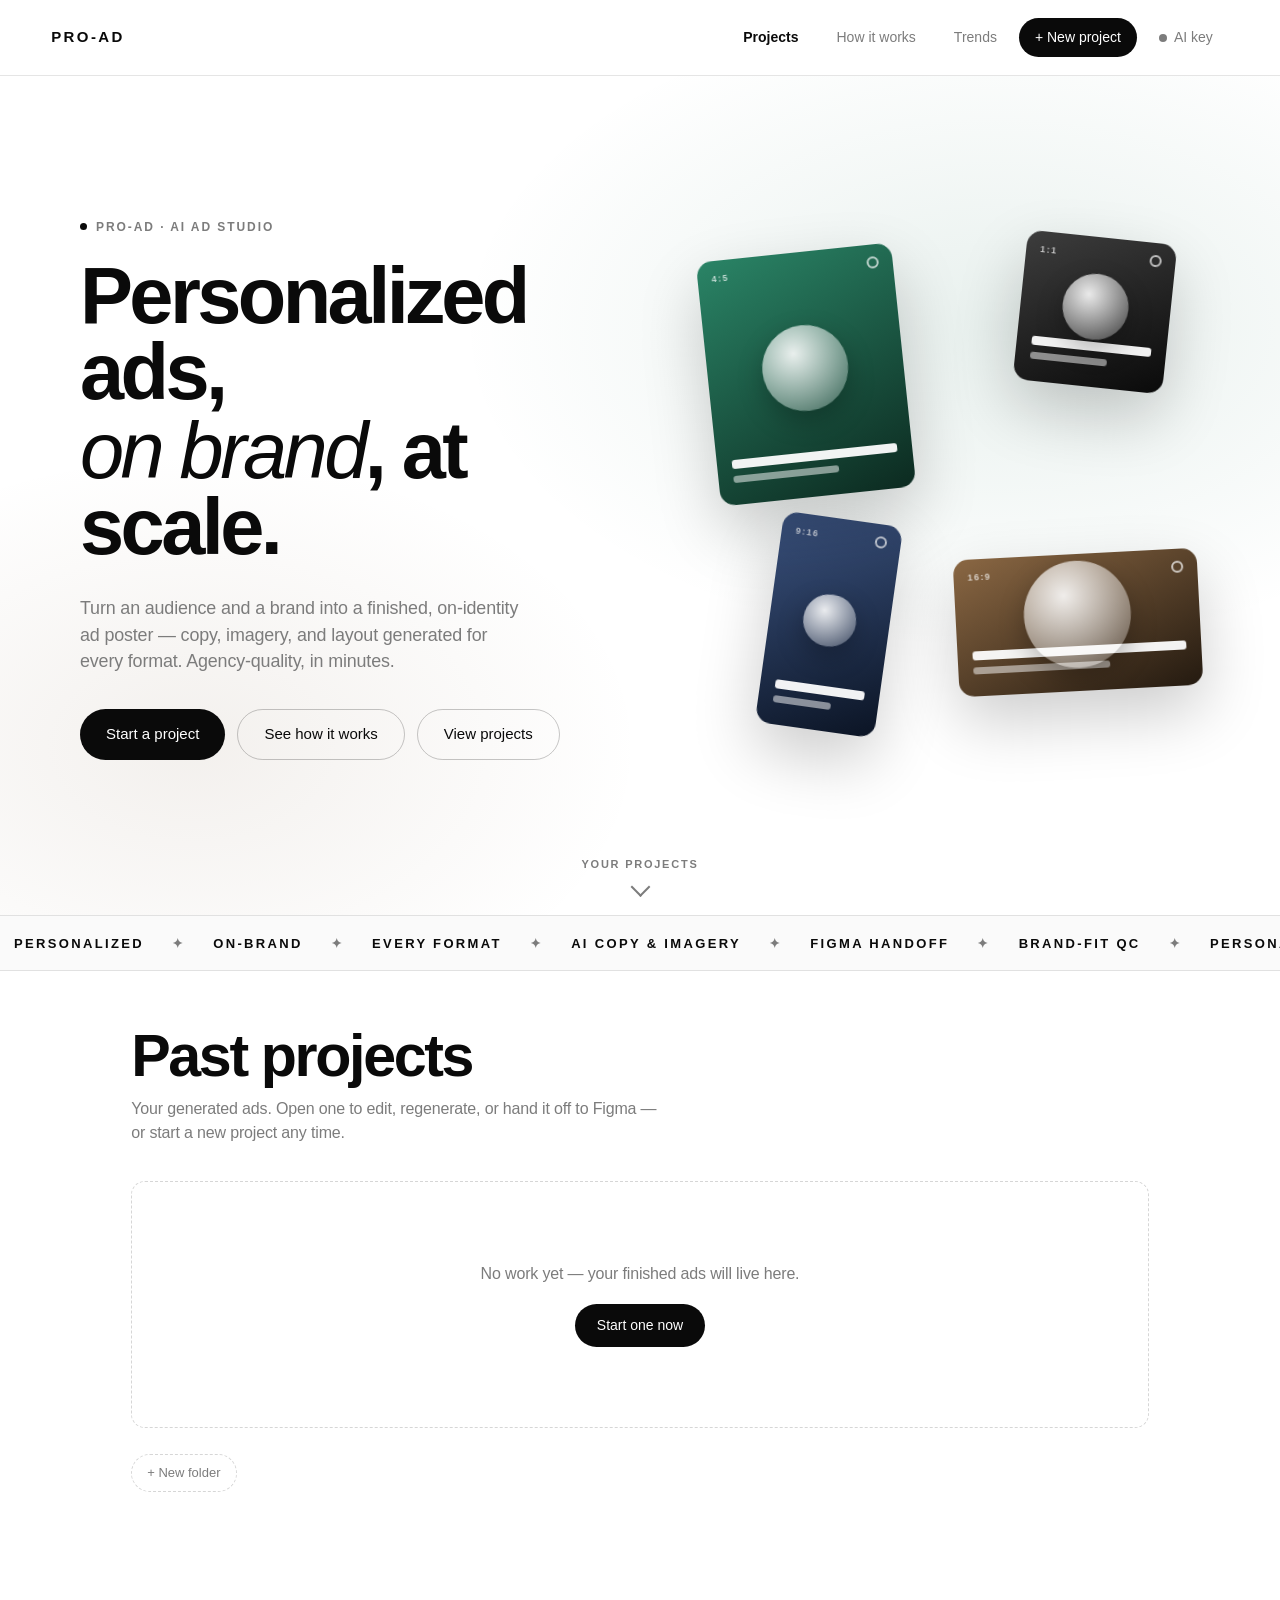
==== commit c1dde896: "Subject categories and region filters for the trend searcher The feed read as a list of people and f" ====
--- a/ad-studio.html
+++ b/ad-studio.html
@@ -3249,6 +3249,55 @@
       .trend-search:focus {
         outline: none;
         border-color: #000;
+      }
+      .trend-region {
+        font: inherit;
+        font-size: 13px;
+        padding: 8px 12px;
+        border: 1px solid var(--line);
+        border-radius: 999px;
+        background: #fff;
+        color: var(--ink);
+        max-width: 200px;
+      }
+      /* Subject chips. They wrap rather than scroll — on a phone a horizontal
+         scroller hides the tail, and the tail is where the niche subjects live. */
+      .trend-cats {
+        display: flex;
+        flex-wrap: wrap;
+        gap: 6px;
+        margin-top: 12px;
+      }
+      .trend-cat {
+        display: inline-flex;
+        align-items: center;
+        gap: 6px;
+        font: inherit;
+        font-size: 12px;
+        padding: 5px 11px;
+        border: 1px solid var(--line);
+        border-radius: 999px;
+        background: #fff;
+        color: var(--ink);
+        cursor: pointer;
+        transition: border-color 0.12s, background 0.12s;
+      }
+      .trend-cat:hover {
+        border-color: #000;
+      }
+      .trend-cat.on {
+        background: var(--ink);
+        border-color: #000;
+        color: #fff;
+      }
+      /* Nothing in this subject right now — still clickable, just visibly empty. */
+      .trend-cat.empty {
+        opacity: 0.4;
+      }
+      .trend-cat-n {
+        font-size: 10.5px;
+        opacity: 0.6;
+        font-variant-numeric: tabular-nums;
       }
       /* Sits directly above the status line; the border keeps the two grey blocks
          from reading as one paragraph. */
@@ -3957,9 +4006,9 @@
       <section id="trends" class="hidden">
         <h1>Trend searcher</h1>
         <p class="lead">
-          What culture is playing, watching and posting right now — music, film, TV, podcasts, forums and search —
-          reduced to a keyword you can build a post around, filtered for brand safety and scored for whether an ad
-          could actually be built on it. Pick one and it becomes the start of a brief.
+          What culture is playing, watching and posting right now — filtered by subject and region, reduced to a
+          keyword you can build a post around, checked for brand safety and scored for whether an ad could actually
+          be built on it. Pick one and it becomes the start of a brief.
         </p>
         <div class="trend-bar">
           <input
@@ -3970,9 +4019,13 @@
             aria-label="Filter trends by keyword"
             oninput="setTrendFilter(this.value)"
           />
+          <select id="trendRegion" class="trend-region" aria-label="Region" onchange="setTrendRegion(this.value)">
+            <option value="GLOBAL">Global — every region</option>
+          </select>
           <button class="btn ghost" onclick="refreshTrends(true)">Refresh</button>
           <span class="trend-note muted tiny" id="trendTier"></span>
         </div>
+        <div class="trend-cats" id="trendCats" role="group" aria-label="Filter by subject"></div>
         <p class="muted tiny trend-disclaimer">
           Hashtags and formats are suggestions derived from each trend — a starting point for the creative, not
           measured platform data. Chart positions and view counts are real.
@@ -7517,11 +7570,41 @@
       // after enrichment: + { angle, audience, why, fit }
       const TREND_CACHE_KEY = "projectad_trends";
       const TREND_TTL_MS = 6 * 60 * 60 * 1000; // 6h — keeps the free APIs unhammered
-      let _trends = []; // rendered records (index-addressed by the card handlers)
+      /* ---------- subjects & regions — keep in sync with fetch_trends.py ----------
+         `category` is a SUBJECT, not the name of the source. Apple's charts can only
+         emit songs and films, so a feed built on them alone reads as a list of people
+         and movie titles; the published feed adds subject-scoped forums, and the
+         open-ended sources are classified into this same taxonomy. */
+      const CATEGORIES = [
+        "Food & Drink", "Fashion", "Beauty", "Colour & Design", "Home", "Travel",
+        "Fitness", "Tech", "Gaming", "Music", "Film & TV", "Sport", "People", "Culture",
+      ];
+      const FALLBACK_CATEGORY = "Culture";
+      // `geo` = Google Trends, `store` = Apple storefront, `wiki` = Wikipedia language
+      // edition. GLOBAL is deliberately not in here: it is not a place, so it means
+      // "no region filter" rather than being faked with US data.
+      const REGIONS = {
+        US: { label: "United States", geo: "US", store: "us", wiki: "en" },
+        GB: { label: "United Kingdom", geo: "GB", store: "gb", wiki: "en" },
+        KR: { label: "South Korea", geo: "KR", store: "kr", wiki: "ko" },
+        JP: { label: "Japan", geo: "JP", store: "jp", wiki: "ja" },
+        FR: { label: "France", geo: "FR", store: "fr", wiki: "fr" },
+        DE: { label: "Germany", geo: "DE", store: "de", wiki: "de" },
+        BR: { label: "Brazil", geo: "BR", store: "br", wiki: "pt" },
+        IN: { label: "India", geo: "IN", store: "in", wiki: "en" },
+      };
+      const GLOBAL = "GLOBAL";
+
+      let _trendsAll = []; // everything loaded — region/category filter over THIS
+      let _trends = []; // current selection, enriched (index-addressed by the card handlers)
       let _trendTier = "";
       let _trendHidden = 0;
       let _trendNonce = 0;
       let _trendFilter = "";
+      let _trendRegion = GLOBAL; // GLOBAL = no region filter, not a place
+      let _trendCategory = ""; // "" = every subject
+      let _trendLiveRegion = ""; // which storefront the live tier actually read
+      let _trendFetchedAt = 0;
       let _trendLastStatus = ""; // survives a filter re-render, which passes no status
 
       // Stable string→int so offline angles vary per term yet stay reproducible
@@ -7573,31 +7656,66 @@
           "were be been being has have had will just new now how why what when who all out off up down over after before " +
           "about official video feat featuring remix version edition season episode").split(" ")
       );
+
       // Short-form video first — that is what this feeds — plus one non-video option
       // so a static poster brief is still served.
       const TREND_FORMATS = {
+        "Food & Drink": ["Reel", "TikTok", "Carousel"],
+        Fashion: ["Reel", "TikTok", "Lookbook"],
+        Beauty: ["Reel", "TikTok", "Tutorial"],
+        "Colour & Design": ["Carousel", "Poster", "Reel"],
+        Home: ["Reel", "Carousel", "Poster"],
+        Travel: ["Reel", "Story", "Carousel"],
+        Fitness: ["Reel", "Shorts", "Carousel"],
+        Tech: ["Shorts", "Carousel", "Poster"],
+        Gaming: ["Shorts", "TikTok", "Poster"],
         Music: ["Reel", "TikTok", "Shorts"],
         "Film & TV": ["Reel", "Shorts", "Poster"],
-        Podcast: ["Audiogram", "Shorts", "Carousel"],
-        Gaming: ["Shorts", "TikTok", "Poster"],
+        Sport: ["Reel", "Shorts", "Story"],
+        People: ["Reel", "TikTok", "Carousel"],
         Culture: ["Reel", "TikTok", "Carousel"],
-        Search: ["Reel", "Carousel", "Story"],
       };
       const DEFAULT_FORMATS = ["Reel", "Carousel", "Story"];
 
-      // Longest run of capitalised non-stopword words; earliest run wins ties. A
-      // title-initial "The" is kept — the real tag is #TheBear, not #Bear — while
-      // "the" anywhere else breaks the run, which stops "X and The Y" fusing.
+      // First match wins, so the specific patterns lead. English-only by design: a
+      // non-English region mostly lands in "Culture" here, and the Gemini pass
+      // re-classifies in any language when a key is set.
+      const CLASSIFIERS = [
+        ["Food & Drink", /\b(recipe|restaurant|chef|menu|coffee|caf[e\u00e9]|bakery|cook(ing|ed)?|dish|cuisine|snack|drink|cocktail|beer|wine|whisky|pizza|burger|ramen|kimchi|sushi|taco|dessert|chocolate|matcha|brunch|michelin)\b/i],
+        ["Beauty", /\b(skincare|skin care|makeup|lipstick|mascara|serum|sunscreen|fragrance|perfume|haircare|shampoo|beauty|cosmetic\w*|manicure|nail art)\b/i],
+        ["Fashion", /\b(fashion|outfit|sneaker\w*|streetwear|runway|lookbook|handbag|denim|couture|wardrobe|thrift\w*|capsule collection|met gala|fashion week)\b/i],
+        ["Colour & Design", /\b(colou?r of the year|pantone|palette|typeface|typograph\w+|graphic design|branding|logo redesign|poster design|interior design|architect\w+)\b/i],
+        ["Home", /\b(interior|furniture|home decor|apartment tour|kitchen remodel|renovation|ikea)\b/i],
+        ["Travel", /\b(travel|flight|airline|hotel|itinerary|destination|tourism|resort|airbnb|backpack\w*)\b/i],
+        ["Fitness", /\b(workout|marathon|gym|fitness|yoga|pilates|running|nutrition|protein|hyrox|crossfit)\b/i],
+        ["Sport", /\b(football|soccer|nba|nfl|mlb|olympic\w*|world cup|tennis|golf|formula 1|f1|league|premier league|champions league)\b/i],
+        ["Gaming", /\b(gaming|nintendo|playstation|xbox|steam deck|esports|speedrun|dlc|roguelike)\b/i],
+        ["Tech", /\b(iphone|android|chatgpt|openai|gadget|laptop|startup|software|robot\w*|semiconductor|electric vehicle|smartphone)\b/i],
+        ["Music", /\b(album|single|tour|concert|band|rapper|singer|song|billboard|k-?pop|setlist|grammy)\b/i],
+        ["Film & TV", /\b(film|movie|series|season \d|episode|trailer|box office|netflix|drama|actor|actress|oscars|streaming)\b/i],
+      ];
+      function classify(text, dflt) {
+        for (const [cat, rx] of CLASSIFIERS) if (rx.test(text || "")) return cat;
+        return dflt || FALLBACK_CATEGORY;
+      }
+
+      // Longest run of capitalised words; earliest run wins ties. A CAPITALISED
+      // stopword stays in the run — "New Balance" and "New York" are brands, not a
+      // stopword plus a word — while a lowercase word still breaks it, which is what
+      // stops "X and the Y" fusing.
       function bestProperRun(words) {
         let proper = [],
           best = [];
-        words.forEach((w, i) => {
-          const keepArticle = i === 0 && w.toLowerCase() === "the";
-          if (/^[A-Z][\w'&-]*$/.test(w) && (keepArticle || !KW_STOP.has(w.toLowerCase()))) {
+        words.forEach((w) => {
+          if (/^[A-Z][\w'&-]*$/.test(w)) {
             proper.push(w);
             if (proper.length > best.length) best = proper.slice();
           } else proper = [];
         });
+        // "Stranger Things Season" -> "Stranger Things"
+        while (best.length && KW_STOP.has(best[best.length - 1].toLowerCase())) best.pop();
+        // "The best kimchi…" must not become #The
+        if (!best.some((w) => !KW_STOP.has(w.toLowerCase()))) return [];
         return best;
       }
       function toKeyword(text, limit) {
@@ -7606,10 +7724,11 @@
         const head = s.split(":")[0];
         s = head.length > 8 ? head : s; // keep short titles whole ("Dune: Part Two")
         // Split on dash/pipe/comma separators FIRST: without it "Song — Artist" reads
-        // as one capitalised run and yields the nonsense "Song Artist".
+        // as one capitalised run and yields the nonsense "Song Artist". "/" splits
+        // only when spaced — "HUNTR/X" is a name, "Song / Artist" is two fields.
         let best = [];
-        s.split(/[—–|·,/]+/).forEach((seg) => {
-          if (!seg.trim()) return;
+        s.split(/[\u2014\u2013|\u00b7,]+|\s+\/\s+/).forEach((seg) => {
+          if (!seg || !seg.trim()) return;
           const words = seg.replace(/[^\w\s'&-]/g, " ").split(/\s+/).filter(Boolean);
           const run = bestProperRun(words);
           if (run.length > best.length) best = run;
@@ -7623,17 +7742,23 @@
       }
       const toHashtag = (kw) => {
         const parts = (kw || "").split(/[^\w]+/).filter(Boolean);
-        return parts.length ? "#" + parts.map((p) => p[0].toUpperCase() + p.slice(1)).join("").slice(0, 40) : "";
+        if (!parts.length) return "";
+        // Keep deliberate inner caps ("iPhone", "XCX", "ROSÉ"); title-case only words
+        // that are entirely lowercase, so #iPhoneLeak does not become #IPhoneLeak.
+        return "#" + parts.map((p) => (p !== p.toLowerCase() ? p : p[0].toUpperCase() + p.slice(1))).join("").slice(0, 40);
       };
       // One place, so records from every tier match — including tier 1, whose fields
       // CI already computed and which must not be recomputed differently here.
       function deriveTrendFields(r) {
-        r.category = r.category || "";
+        const cat = r.category || FALLBACK_CATEGORY;
+        r.category = CATEGORIES.includes(cat) ? cat : FALLBACK_CATEGORY;
+        r.region = r.region || GLOBAL;
         r.keyword = r.keyword || toKeyword(r.term || "");
         r.hashtag = r.hashtag || toHashtag(r.keyword);
         r.formats = r.formats && r.formats.length ? r.formats : TREND_FORMATS[r.category] || DEFAULT_FORMATS;
         return r;
       }
+
 
       /* ---------- tier 2: live sources (free, keyless, CORS-enabled) ---------- */
       // Each adapter is failure-isolated by Promise.allSettled — one dead API must
@@ -7653,15 +7778,18 @@
       // Wikipedia's feed is full of structural pages that are always top-viewed but
       // are not trends at all — drop them before anything else sees them.
       const WIKI_NOISE = /^(main page|special:|wikipedia:|portal:|category:|help:|talk:|list of |deaths in )/i;
-      async function fetchWikipediaTrends() {
+      async function fetchWikipediaTrends(region) {
+        // Most-read from the region's OWN language edition, which is what makes this
+        // a regional signal rather than an English one relabelled.
+        const lang = (REGIONS[region] || REGIONS.US).wiki;
         // Yesterday's feed: today's is often not published yet. Step back once more on 404.
         let lastErr = new Error("no feed");
         for (let back = 1; back <= 2; back++) {
           const d = new Date(Date.now() - back * 864e5);
           const ymd = `${d.getUTCFullYear()}/${pad2(d.getUTCMonth() + 1)}/${pad2(d.getUTCDate())}`;
           for (const host of [
-            `https://en.wikipedia.org/api/rest_v1/feed/featured/${ymd}`,
-            `https://api.wikimedia.org/feed/v1/wikipedia/en/featured/${ymd}`,
+            `https://${lang}.wikipedia.org/api/rest_v1/feed/featured/${ymd}`,
+            `https://api.wikimedia.org/feed/v1/wikipedia/${lang}/featured/${ymd}`,
           ]) {
             try {
               const r = await trendFetch(host);
@@ -7673,11 +7801,13 @@
               return arts
                 .map((a) => {
                   const term = (a.titles && a.titles.normalized) || (a.title || "").replace(/_/g, " ");
+                  const desc = a.description || firstLine(a.extract || "");
                   return {
                     term,
                     keyword: term, // article titles are already noun-shaped
-                    category: "Culture",
-                    blurb: a.description || firstLine(a.extract || ""),
+                    category: classify(`${term} ${desc}`),
+                    region,
+                    blurb: desc,
                     source: "Wikipedia",
                     url: (a.content_urls && a.content_urls.desktop && a.content_urls.desktop.page) || "",
                     volume: a.views || 0,
@@ -7697,9 +7827,10 @@
       // what-is-being-consumed-right-now signal. Chart position is real; the feed
       // carries no play counts, so `volume` stays 0 and `rank` carries the meaning —
       // fabricating a play count here would be inventing a statistic.
-      async function fetchAppleChart(kind, feed, mediaType, category, label) {
+      async function fetchAppleChart(region, kind, feed, mediaType, category, label) {
+        const store = (REGIONS[region] || REGIONS.US).store;
         const r = await trendFetch(
-          `https://rss.applemarketingtools.com/api/v2/us/${kind}/${feed}/25/${mediaType}.json`
+          `https://rss.applemarketingtools.com/api/v2/${store}/${kind}/${feed}/25/${mediaType}.json`
         );
         if (!r.ok) throw new Error("HTTP " + r.status);
         const j = await r.json();
@@ -7713,6 +7844,7 @@
               term: artist ? `${name} — ${artist}` : name,
               keyword: toKeyword(category === "Music" && artist ? artist : name),
               category,
+              region,
               blurb: (x.genres || [])
                 .map((g) => g.name)
                 .filter((n) => n && n !== "Music")
@@ -7726,15 +7858,20 @@
           })
           .filter((x) => x.term);
       }
-      const fetchAppleMusic = () => fetchAppleChart("music", "most-played", "songs", "Music", "Apple Music");
-      const fetchAppleMovies = () => fetchAppleChart("movies", "top-movies", "movies", "Film & TV", "Apple Movies");
-      const fetchApplePodcasts = () => fetchAppleChart("podcasts", "top", "podcasts", "Podcast", "Apple Podcasts");
+      const fetchAppleMusic = (rg) => fetchAppleChart(rg, "music", "most-played", "songs", "Music", "Apple Music");
+      const fetchAppleMovies = (rg) => fetchAppleChart(rg, "movies", "top-movies", "movies", "Film & TV", "Apple Movies");
       // Media/culture only — Hacker News and Google News were dropped on purpose:
-      // front-page news is the wrong raw material for a social brief.
+      // front-page news is the wrong raw material for a social brief. Apple
+      // Podcasts went too — a show title is more of the people-and-titles material
+      // this page is trying to get away from, and "Podcast" is a format, not a subject.
+      //
+      // These are the only sources a BROWSER can reach, and they cover just Music,
+      // Film & TV and whatever Wikipedia classifies into. The subject breadth (food,
+      // fashion, beauty, design…) comes from the published feed, which can read the
+      // forums CORS blocks here. The UI says so rather than showing empty categories.
       const TREND_SOURCES = [
         { id: "apple_music", label: "Apple Music", fetch: fetchAppleMusic },
         { id: "apple_movies", label: "Apple Movies", fetch: fetchAppleMovies },
-        { id: "apple_podcasts", label: "Apple Podcasts", fetch: fetchApplePodcasts },
         { id: "wikipedia", label: "Wikipedia", fetch: fetchWikipediaTrends },
       ];
 
@@ -7845,11 +7982,14 @@
         "never just restate the topic; " +
         "`hashtag` — the single tag people actually use for this, in #CamelCase, no spaces; " +
         "`format` — the one best format for it, chosen from the topic's `formats` list; " +
+        "`category` — the SUBJECT it belongs to, copied exactly from this list: " +
+        CATEGORIES.join(", ") + " (the input `category` may be wrong or a catch-all, " +
+        "especially for non-English topics — correct it); " +
         "`audience` — who that post would speak to; `why` — one short line on why it is timely; " +
         "`fit` — 1-5 for how usable it is commercially (5 = easy, broad, positive). " +
         "Set `safe` false for anything built on death, violence, disaster, crime, illness, politics or " +
         "personal misfortune — brands must not advertise on those. Keep every field under 140 characters. " +
-        'Return ONLY JSON {"ideas":[{"term":..,"angle":..,"hashtag":..,"format":..,"audience":..,"why":..,"fit":1-5,"safe":true}]} ' +
+        'Return ONLY JSON {"ideas":[{"term":..,"angle":..,"hashtag":..,"format":..,"category":..,"audience":..,"why":..,"fit":1-5,"safe":true}]} ' +
         "with one entry per input topic, `term` copied exactly.";
       async function enrichTrends(recs) {
         const key = getTextKey();
@@ -7865,6 +8005,7 @@
               keyword: r.keyword,
               category: r.category,
               formats: r.formats,
+              region: r.region,
               blurb: r.blurb,
               source: r.source,
             })),
@@ -7892,6 +8033,16 @@
             // channel ("Billboard", "TV spot") reach the card.
             const fmt = String((hit && hit.format) || "").trim();
             r.pickedFormat = fmt && r.formats.some((f) => f.toLowerCase() === fmt.toLowerCase()) ? fmt : fb.pickedFormat;
+            // The deterministic classifier is English-only, so this is how a Korean or
+            // Japanese trend escapes the "Culture" catch-all. Only accept a category
+            // from the known list — never let the model invent a new one, or the chips
+            // and the format map would disagree about what exists.
+            const cat = String((hit && hit.category) || "").trim();
+            if (CATEGORIES.includes(cat) && cat !== r.category) {
+              r.category = cat;
+              r.formats = TREND_FORMATS[cat] || DEFAULT_FORMATS;
+              if (!r.formats.includes(r.pickedFormat)) r.pickedFormat = r.formats[0];
+            }
             r.unsafe = !!(hit && hit.safe === false);
           });
           return "Ideas written by Gemini from live trends.";
@@ -7918,26 +8069,45 @@
       /* ---------- orchestrator ---------- */
       let _trendBusy = false;
       let _trendLastNet = 0;
-      async function refreshTrends(force) {
+      async function refreshTrends(force, ignoreFloor) {
         if (_trendBusy) return; // ignore re-entry while a fetch is in flight
-        if (force && Date.now() - _trendLastNet < 30000) return; // button-mash floor
+        // Button-mash floor. A region change legitimately needs a new storefront, so
+        // it passes ignoreFloor rather than silently doing nothing.
+        if (force && !ignoreFloor && Date.now() - _trendLastNet < 30000) return;
         const cached = loadTrendCache();
         if (!force && cached && Date.now() - cached.fetchedAt < TREND_TTL_MS) {
-          _trends = cached.items;
+          _trendsAll = cached.items;
           _trendTier = cached.tier;
           _trendHidden = cached.hidden || 0;
-          renderTrends("Cached — updated " + timeAgo(cached.fetchedAt) + ".");
+          _trendLiveRegion = cached.liveRegion || "";
+          _trendFetchedAt = cached.fetchedAt;
+          await applyTrendSelection(["Cached — updated " + timeAgo(cached.fetchedAt) + "."]);
           return;
         }
         if (force) _trendNonce++;
         _trendBusy = true;
         _trendLastNet = Date.now();
+        _trendFetchedAt = Date.now();
         renderTrends("Looking for what’s trending…", true);
         try {
           await runTrendRefresh();
         } finally {
           _trendBusy = false;
         }
+      }
+      /* Region change: the published feed already holds every region, so it is just a
+         filter. The live tier read ONE storefront, so it has to go back out. */
+      async function setTrendRegion(code) {
+        if (code === _trendRegion) return;
+        _trendRegion = code;
+        renderRegionControls();
+        if (_trendTier === "live") await refreshTrends(true, true);
+        else await applyTrendSelection();
+      }
+      async function setTrendCategory(cat) {
+        _trendCategory = _trendCategory === cat ? "" : cat; // click the active chip to clear
+        renderRegionControls();
+        await applyTrendSelection();
       }
       async function runTrendRefresh() {
         let raw = [],
@@ -7957,14 +8127,20 @@
           }
         } catch (e) {}
 
-        // tier 2 — live public APIs, failure-isolated
+        // tier 2 — live public APIs, failure-isolated. A browser can only reach one
+        // storefront/language at a time, so the live tier covers the SELECTED region
+        // (GLOBAL falls back to US/EN, and the status line says which).
         if (!raw.length) {
-          const settled = await Promise.allSettled(TREND_SOURCES.map((s) => s.fetch()));
+          const rg = _trendRegion === GLOBAL ? "US" : _trendRegion;
+          const settled = await Promise.allSettled(TREND_SOURCES.map((s) => s.fetch(rg)));
           settled.forEach((s, i) => {
             if (s.status === "fulfilled") raw = raw.concat(s.value);
             else notes.push(TREND_SOURCES[i].label + " unavailable");
           });
-          if (raw.length) tier = "live";
+          if (raw.length) {
+            tier = "live";
+            _trendLiveRegion = rg;
+          }
         }
 
         // tier 3 — deterministic seasonal angles
@@ -7976,25 +8152,45 @@
         // hard safety rule + derive keywords + dedupe, before the model sees anything
         const before = raw.length;
         const seen = new Set();
-        let recs = raw
+        _trendsAll = raw
           .filter((r) => r && r.term && isAdSafe(r))
           .map(deriveTrendFields)
-          // Dedupe on the KEYWORD, not the headline: three posts about the same
-          // artist are one trend, and keeping all three crowds out everything else.
+          // Dedupe on (region, keyword): the same artist charting in two countries is
+          // two regional trends, but three posts about them in one region are one.
           .filter((r) => {
-            const k = (r.keyword || r.term).toLowerCase();
+            const k = r.region + "\u0000" + (r.keyword || r.term).toLowerCase();
             if (seen.has(k)) return false;
             seen.add(k);
             return true;
           });
-        _trendHidden = before - recs.length;
+        _trendHidden = before - _trendsAll.length;
+        _trendTier = tier;
+        await applyTrendSelection(notes);
+      }
+
+      /* ---------- selection ----------
+         Region and category filter the WHOLE loaded set, then the top slice is
+         enriched and rendered. Enrichment is cached on the record, so re-selecting
+         never re-asks the model about a trend it has already judged. The free-text
+         filter deliberately runs after this, over the enriched slice, so typing
+         stays instant instead of firing a request per keystroke. */
+      const TREND_SHOWN = 12;
+      function trendPool() {
+        return _trendsAll.filter(
+          (r) =>
+            (_trendRegion === GLOBAL || r.region === _trendRegion) &&
+            (!_trendCategory || r.category === _trendCategory)
+        );
+      }
+      async function applyTrendSelection(notes) {
+        const pool = trendPool();
         // Wikipedia views (~10^5) and chart ranks are NOT the same scale, so a single
         // global sort would bury one source entirely. Rank WITHIN each source, then
         // round-robin interleave; `fit` (a real judgement) is the only cross-source
         // ranking applied later. Chart sources carry `rank` (1 = top) and no volume,
         // so they sort ascending by rank rather than descending by a constant 0.
         const bySource = new Map();
-        recs.forEach((r) => {
+        pool.forEach((r) => {
           if (!bySource.has(r.source)) bySource.set(r.source, []);
           bySource.get(r.source).push(r);
         });
@@ -8002,34 +8198,54 @@
           l.sort((a, b) => (a.rank && b.rank ? a.rank - b.rank : (b.volume || 0) - (a.volume || 0)))
         );
         const merged = [];
-        for (let i = 0; merged.length < 12 && lists.some((l) => i < l.length); i++)
+        for (let i = 0; merged.length < TREND_SHOWN && lists.some((l) => i < l.length); i++)
           lists.forEach((l) => {
-            if (i < l.length && merged.length < 12) merged.push(l[i]);
+            if (i < l.length && merged.length < TREND_SHOWN) merged.push(l[i]);
           });
-        recs = merged;
 
-        const note = await enrichTrends(recs);
+        // Only ask the model about records it has not already judged.
+        const fresh = merged.filter((r) => !r.angle);
+        let note = "";
+        if (fresh.length) {
+          renderTrends("Writing angles…", false);
+          note = await enrichTrends(fresh);
+        }
         // Defence in depth: the model can veto (`unsafe`), and the deterministic rule
         // also re-runs over the GENERATED text in case an angle reintroduces something.
-        const kept = recs.filter((r) => !r.unsafe && isAdSafe({ term: r.term, blurb: `${r.angle} ${r.why}` }));
-        _trendHidden += recs.length - kept.length;
+        const kept = merged.filter((r) => !r.unsafe && isAdSafe({ term: r.term, blurb: `${r.angle} ${r.why}` }));
         kept.sort((a, b) => (b.fit || 0) - (a.fit || 0));
 
         _trends = kept;
-        _trendTier = tier;
-        storeTrendCache({ fetchedAt: Date.now(), tier, items: kept, hidden: _trendHidden });
-        renderTrends([note].concat(notes).filter(Boolean).join(" "));
+        storeTrendCache({
+          fetchedAt: _trendFetchedAt || Date.now(),
+          tier: _trendTier,
+          items: _trendsAll,
+          hidden: _trendHidden,
+          liveRegion: _trendLiveRegion,
+        });
+        // Chip counts read _trendsAll, which is still empty when showTrends() paints
+        // the controls; repaint now that the data is in, or every chip reads 0.
+        renderRegionControls();
+        renderTrends([note].concat(notes || []).filter(Boolean).join(" "));
       }
 
       /* ---------- rendering ----------
          Handlers are INDEX-based on purpose: esc() does not escape apostrophes and
          real trend terms contain them ("Valentine's Day"), so interpolating the
          term into an inline handler would break the markup. */
-      const TIER_NOTE = {
-        file: "Published trend feed — music, film, TV, podcasts, forums and search.",
-        live: "Live from Apple’s music, movie and podcast charts plus Wikipedia’s most-read.",
-        seasonal: "Seasonal angles — live sources unavailable, so these come from the calendar, not the charts.",
-      };
+      function tierNote() {
+        if (_trendTier === "file")
+          return "Published feed — charts, search and subject forums (food, fashion, beauty, design…) across every region.";
+        if (_trendTier === "live") {
+          const rg = (REGIONS[_trendLiveRegion] || {}).label || _trendLiveRegion || "US";
+          // Say which storefront was actually read, and be explicit that the browser
+          // cannot reach the forums — otherwise empty subject chips look like a bug.
+          return `Live from Apple’s charts and Wikipedia for ${esc(rg)}. A browser can’t reach the subject forums (CORS), so food/fashion/beauty come from the published feed.`;
+        }
+        if (_trendTier === "seasonal")
+          return "Seasonal angles — live sources unavailable, so these come from the calendar, not the charts.";
+        return "";
+      }
       // `volume` means something different per source, so it can't share one label.
       // A source with no meaningful magnitude maps to "" and prints NO number: the
       // Apple charts carry a real position but no play count, so they show `rank`
@@ -8049,7 +8265,8 @@
         const vol = unit && r.volume ? Number(r.volume).toLocaleString() + " " + unit : "";
         // Chart position is real data; show it where a play count would otherwise go.
         const rank = r.rank ? "#" + r.rank : "";
-        const meta = [r.source, rank, vol, r.timing || ""].filter(Boolean).join(" · ");
+        const place = r.region && r.region !== GLOBAL ? (REGIONS[r.region] || {}).label || r.region : "";
+        const meta = [r.category, r.source, place, rank, vol, r.timing || ""].filter(Boolean).join(" · ");
         const tag = r.hashtag || toHashtag(r.keyword || r.term);
         // The hashtag is the headline — it is the postable handle. The full title
         // stays underneath so the card is still traceable to its source.
@@ -8093,6 +8310,35 @@
         _trendFilter = (v || "").trim().toLowerCase();
         renderTrends();
       }
+      /* Region select + subject chips. Chip counts come from the pool with the
+         category filter LIFTED, so a chip shows how many it would give you — a chip
+         that reads 0 is honestly empty rather than mysteriously dead. */
+      function renderRegionControls() {
+        const sel = $("#trendRegion");
+        if (sel) {
+          const opts = [`<option value="${GLOBAL}">Global — every region</option>`].concat(
+            Object.keys(REGIONS).map(
+              (c) => `<option value="${c}">${esc(REGIONS[c].label)}</option>`
+            )
+          );
+          sel.innerHTML = opts.join("");
+          sel.value = _trendRegion;
+        }
+        const box = $("#trendCats");
+        if (!box) return;
+        const inRegion = _trendsAll.filter((r) => _trendRegion === GLOBAL || r.region === _trendRegion);
+        const counts = {};
+        inRegion.forEach((r) => (counts[r.category] = (counts[r.category] || 0) + 1));
+        const chip = (label, val, n) =>
+          `<button type="button" class="trend-cat${_trendCategory === val ? " on" : ""}${n === 0 ? " empty" : ""}" ` +
+          `onclick="setTrendCategory('${val.replace(/'/g, "\\'")}')">${esc(label)}` +
+          (val ? `<span class="trend-cat-n">${n || 0}</span>` : "") +
+          `</button>`;
+        box.innerHTML =
+          `<button type="button" class="trend-cat${_trendCategory ? "" : " on"}" onclick="setTrendCategory('')">All` +
+          `<span class="trend-cat-n">${inRegion.length}</span></button>` +
+          CATEGORIES.map((c) => chip(c, c, counts[c])).join("");
+      }
       function renderTrends(status, busy) {
         const grid = $("#trendGrid");
         if (!grid) return;
@@ -8106,7 +8352,7 @@
             `<p class="muted">${_trends.length ? "Nothing matches “" + esc(_trendFilter) + "”." : "No usable trends right now — try Refresh."}</p>`;
         if (status !== undefined) _trendLastStatus = status || "";
         const filterNote = _trendFilter && _trends.length ? `${shown.length} of ${_trends.length} shown.` : "";
-        const bits = [TIER_NOTE[_trendTier] || "", _trendLastStatus, filterNote, _trendHidden ? _trendHidden + " hidden as not brand-safe." : ""].filter(Boolean);
+        const bits = [tierNote(), _trendLastStatus, filterNote, _trendHidden ? _trendHidden + " hidden as not brand-safe." : ""].filter(Boolean);
         setRev("#trendStatus", bits.join(" "));
         const c = loadTrendCache();
         setRev("#trendTier", c ? "Updated " + timeAgo(c.fetchedAt) : "");
@@ -8157,8 +8403,11 @@
         if (!_trends.length) {
           const c = loadTrendCache();
           if (c) {
-            _trends = c.items;
+            // The cache holds every loaded record; the picker shows the current
+            // region/category selection, same as the page.
+            _trendsAll = c.items;
             _trendTier = c.tier;
+            _trends = trendPool().slice(0, TREND_SHOWN);
           }
         }
         el.innerHTML = _trends.length
@@ -8195,10 +8444,13 @@
         if (location.hash !== "#trends") location.hash = "#trends";
         const c = loadTrendCache();
         if (c) {
-          _trends = c.items;
+          _trendsAll = c.items;
           _trendTier = c.tier;
           _trendHidden = c.hidden || 0;
-        }
+          _trendLiveRegion = c.liveRegion || "";
+          _trendFetchedAt = c.fetchedAt || 0;
+        }
+        renderRegionControls();
         refreshTrends(false);
       }
 
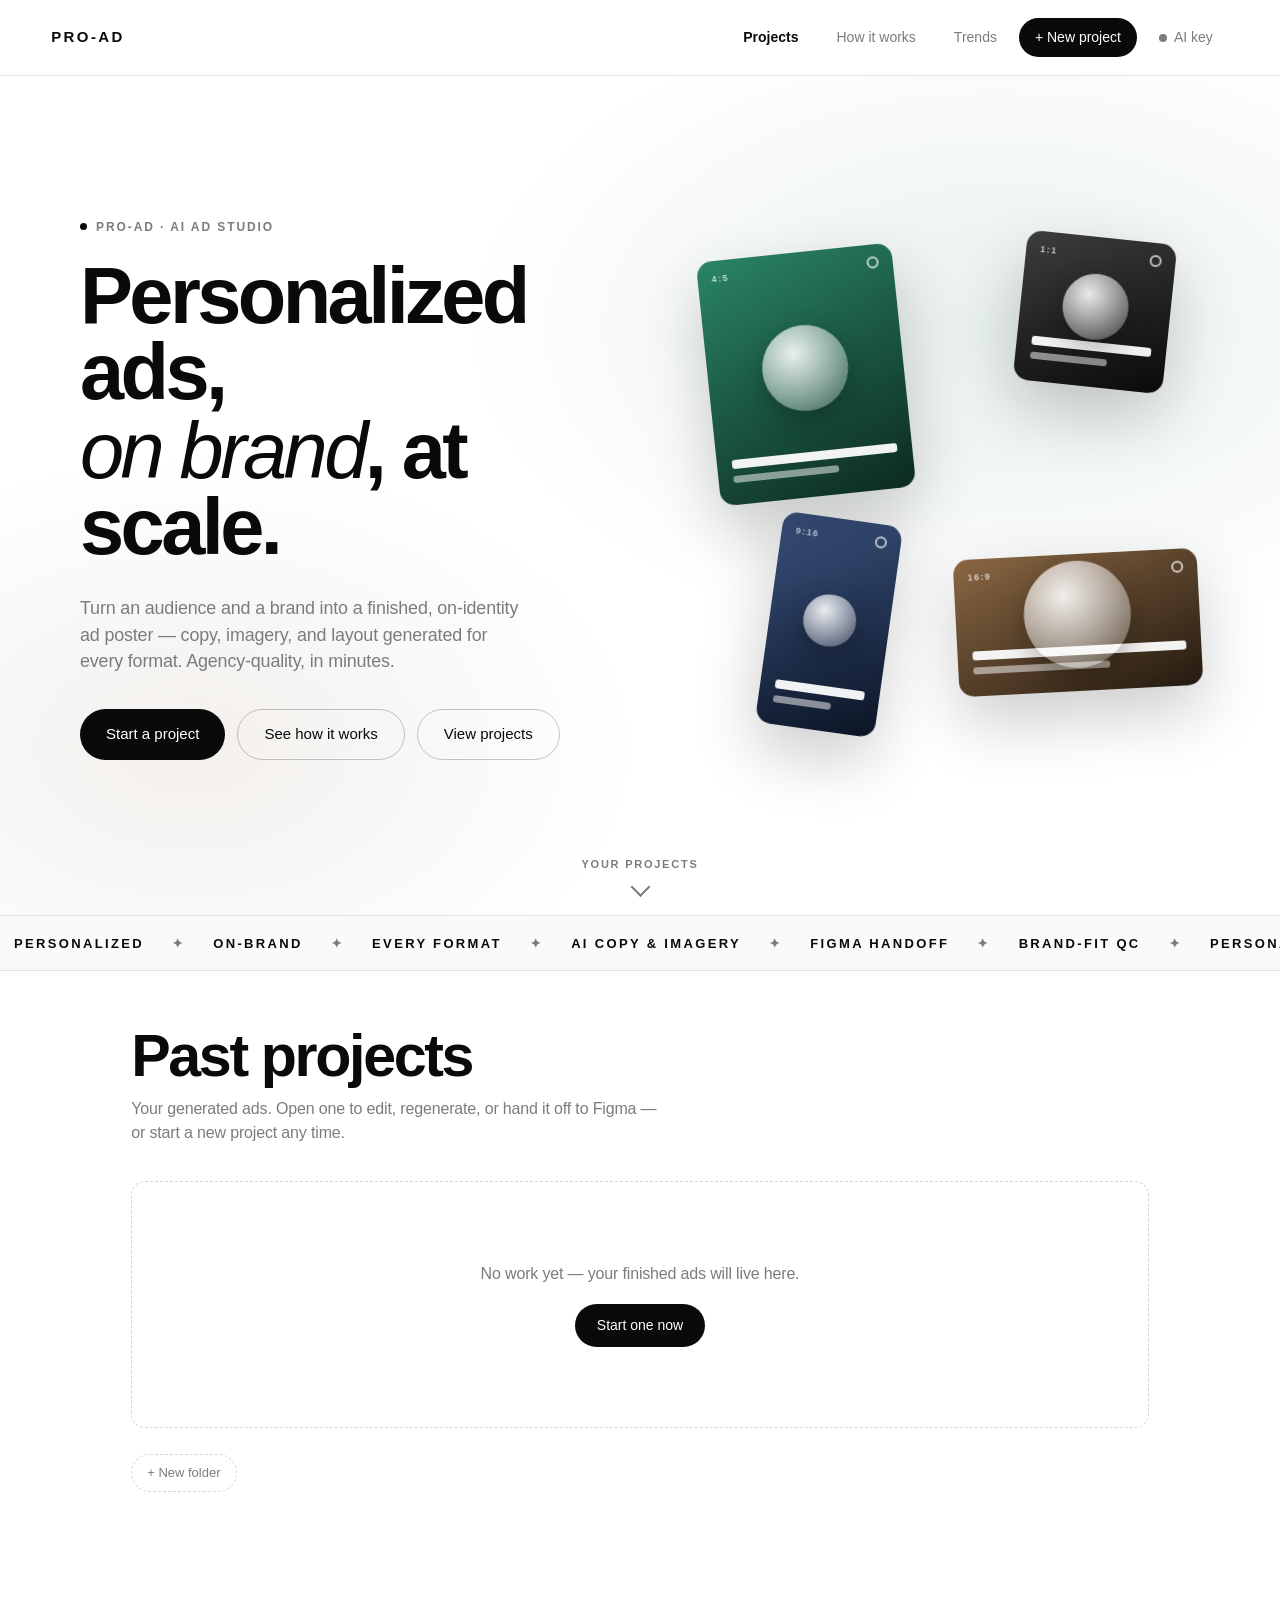
==== commit 0d297c24: "Hide subject chips with nothing in them Eight of the fourteen chips read 0 and were unclickable in p" ====
--- a/ad-studio.html
+++ b/ad-studio.html
@@ -7654,7 +7654,11 @@
       const KW_STOP = new Set(
         ("the a an and or but for with from that this these those into onto your you our their his her its it is are was " +
           "were be been being has have had will just new now how why what when who all out off up down over after before " +
-          "about official video feat featuring remix version edition season episode").split(" ")
+          "about official video feat featuring remix version edition season episode " +
+          // Sentence-openers: video titles are sentences, not names, so without these
+          // "My 5-minute skincare routine" tags as #My. A CAPITALISED stopword still
+          // survives inside a longer run, so "Top Gun" and "Best Buy" are unharmed.
+          "i me my we us he she they them every best top tried try make made get got ever really").split(" ")
       );
 
       // Short-form video first — that is what this feeds — plus one non-video option
@@ -7681,9 +7685,9 @@
       // non-English region mostly lands in "Culture" here, and the Gemini pass
       // re-classifies in any language when a key is set.
       const CLASSIFIERS = [
-        ["Food & Drink", /\b(recipe|restaurant|chef|menu|coffee|caf[e\u00e9]|bakery|cook(ing|ed)?|dish|cuisine|snack|drink|cocktail|beer|wine|whisky|pizza|burger|ramen|kimchi|sushi|taco|dessert|chocolate|matcha|brunch|michelin)\b/i],
+        ["Food & Drink", /\b(recipe|restaurant|chef|menu|coffee|caf[e\u00e9]|bak(e|ed|ing|ery)|cook(ing|ed)?|dish|cuisine|snack|drink|cocktail|beer|wine|whisky|pizza|burger|ramen|noodle|pasta|curry|bbq|barbecue|grill|kimchi|sushi|taco|sourdough|bread|pastry|cake|cookie|smoothie|tofu|salad|dessert|chocolate|matcha|brunch|michelin)\b/i],
         ["Beauty", /\b(skincare|skin care|makeup|lipstick|mascara|serum|sunscreen|fragrance|perfume|haircare|shampoo|beauty|cosmetic\w*|manicure|nail art)\b/i],
-        ["Fashion", /\b(fashion|outfit|sneaker\w*|streetwear|runway|lookbook|handbag|denim|couture|wardrobe|thrift\w*|capsule collection|met gala|fashion week)\b/i],
+        ["Fashion", /\b(fashion|outfit|ootd|sneaker\w*|streetwear|runway|lookbook|handbag|denim|couture|wardrobe|thrift\w*|haul|vintage|capsule collection|met gala|fashion week)\b/i],
         ["Colour & Design", /\b(colou?r of the year|pantone|palette|typeface|typograph\w+|graphic design|branding|logo redesign|poster design|interior design|architect\w+)\b/i],
         ["Home", /\b(interior|furniture|home decor|apartment tour|kitchen remodel|renovation|ikea)\b/i],
         ["Travel", /\b(travel|flight|airline|hotel|itinerary|destination|tourism|resort|airbnb|backpack\w*)\b/i],
@@ -7699,23 +7703,30 @@
         return dflt || FALLBACK_CATEGORY;
       }
 
-      // Longest run of capitalised words; earliest run wins ties. A CAPITALISED
-      // stopword stays in the run — "New Balance" and "New York" are brands, not a
-      // stopword plus a word — while a lowercase word still breaks it, which is what
-      // stops "X and the Y" fusing.
+      // Longest capitalised run that actually says something. A CAPITALISED stopword
+      // stays inside a run ("New Balance", "Top Gun", "Best Buy"), but a run made only
+      // of stopwords is discarded rather than winning on position — otherwise
+      // "I love Tokyo" tags as #I instead of #Tokyo. Trailing stopwords are trimmed,
+      // so "Stranger Things Season" becomes "Stranger Things".
       function bestProperRun(words) {
-        let proper = [],
-          best = [];
+        const runs = [];
+        let cur = [];
         words.forEach((w) => {
-          if (/^[A-Z][\w'&-]*$/.test(w)) {
-            proper.push(w);
-            if (proper.length > best.length) best = proper.slice();
-          } else proper = [];
+          if (/^[A-Z][\w'&-]*$/.test(w)) cur.push(w);
+          else if (cur.length) {
+            runs.push(cur);
+            cur = [];
+          }
         });
-        // "Stranger Things Season" -> "Stranger Things"
-        while (best.length && KW_STOP.has(best[best.length - 1].toLowerCase())) best.pop();
-        // "The best kimchi…" must not become #The
-        if (!best.some((w) => !KW_STOP.has(w.toLowerCase()))) return [];
+        if (cur.length) runs.push(cur);
+
+        let best = [];
+        runs.forEach((run) => {
+          const r = run.slice();
+          while (r.length && KW_STOP.has(r[r.length - 1].toLowerCase())) r.pop();
+          if (!r.some((w) => !KW_STOP.has(w.toLowerCase()))) return; // only stopwords
+          if (r.length > best.length) best = r;
+        });
         return best;
       }
       function toKeyword(text, limit) {
@@ -7737,7 +7748,8 @@
         const words = s
           .replace(/[^\w\s'&-]/g, " ")
           .split(/\s+/)
-          .filter((w) => w && !KW_STOP.has(w.toLowerCase()) && w.length > 2);
+          // Leading numerals ("5-minute", "2002R") are not the subject of anything.
+          .filter((w) => w && !KW_STOP.has(w.toLowerCase()) && w.length > 2 && !/^\d/.test(w));
         return words.slice(0, limit).join(" ").trim() || (text || "").slice(0, 40);
       }
       const toHashtag = (kw) => {
@@ -8235,7 +8247,7 @@
          term into an inline handler would break the markup. */
       function tierNote() {
         if (_trendTier === "file")
-          return "Published feed — charts, search and subject forums (food, fashion, beauty, design…) across every region.";
+          return "Published feed — YouTube trending, charts, search and subject forums (food, fashion, beauty, design…) across every region.";
         if (_trendTier === "live") {
           const rg = (REGIONS[_trendLiveRegion] || {}).label || _trendLiveRegion || "US";
           // Say which storefront was actually read, and be explicit that the browser
@@ -8255,9 +8267,9 @@
         Wikipedia: "views",
         Reddit: "upvotes",
         "Google Trends": "searches",
+        YouTube: "views",
         "Apple Music": "",
         "Apple Movies": "",
-        "Apple Podcasts": "",
         Seasonal: "",
       };
       function trendCardHtml(r, i, compact) {
@@ -8330,14 +8342,31 @@
         const counts = {};
         inRegion.forEach((r) => (counts[r.category] = (counts[r.category] || 0) + 1));
         const chip = (label, val, n) =>
-          `<button type="button" class="trend-cat${_trendCategory === val ? " on" : ""}${n === 0 ? " empty" : ""}" ` +
+          // `!n` not `n === 0`: an absent category has an undefined count, which
+          // never equals 0, so the greyed state silently never applied.
+          `<button type="button" class="trend-cat${_trendCategory === val ? " on" : ""}${!n ? " empty" : ""}" ` +
           `onclick="setTrendCategory('${val.replace(/'/g, "\\'")}')">${esc(label)}` +
           (val ? `<span class="trend-cat-n">${n || 0}</span>` : "") +
           `</button>`;
+        // Only offer subjects that actually have something. Which subjects are
+        // populated changes with the region, so this is computed per render rather
+        // than fixed. The ACTIVE chip is kept even at 0 — dropping it would leave a
+        // filter applied with no visible way to switch it off.
+        const shown = CATEGORIES.filter((c) => counts[c] || _trendCategory === c);
         box.innerHTML =
           `<button type="button" class="trend-cat${_trendCategory ? "" : " on"}" onclick="setTrendCategory('')">All` +
           `<span class="trend-cat-n">${inRegion.length}</span></button>` +
-          CATEGORIES.map((c) => chip(c, c, counts[c])).join("");
+          shown.map((c) => chip(c, c, counts[c])).join("");
+      }
+      /* Name the filter that emptied the grid. "No usable trends — try Refresh" is
+         wrong and unhelpful when the real cause is a subject with nothing in this
+         region; Refresh would not change it. */
+      function emptyTrendNote() {
+        const place = _trendRegion === GLOBAL ? "" : ` in ${(REGIONS[_trendRegion] || {}).label || _trendRegion}`;
+        if (_trendFilter && _trends.length) return `Nothing matches “${esc(_trendFilter)}”.`;
+        if (_trendCategory) return `No ${esc(_trendCategory)} trends${place} right now — try another subject or region.`;
+        if (place) return `Nothing for${place} right now — try Global.`;
+        return "No usable trends right now — try Refresh.";
       }
       function renderTrends(status, busy) {
         const grid = $("#trendGrid");
@@ -8347,9 +8376,7 @@
         const shown = _trends.map((r, i) => [r, i]).filter(([r]) => trendMatches(r, _trendFilter));
         if (busy && !_trends.length) grid.innerHTML = `<p class="muted">Fetching…</p>`;
         else
-          grid.innerHTML =
-            shown.map(([r, i]) => trendCardHtml(r, i, false)).join("") ||
-            `<p class="muted">${_trends.length ? "Nothing matches “" + esc(_trendFilter) + "”." : "No usable trends right now — try Refresh."}</p>`;
+          grid.innerHTML = shown.map(([r, i]) => trendCardHtml(r, i, false)).join("") || `<p class="muted">${emptyTrendNote()}</p>`;
         if (status !== undefined) _trendLastStatus = status || "";
         const filterNote = _trendFilter && _trends.length ? `${shown.length} of ${_trends.length} shown.` : "";
         const bits = [tierNote(), _trendLastStatus, filterNote, _trendHidden ? _trendHidden + " hidden as not brand-safe." : ""].filter(Boolean);
